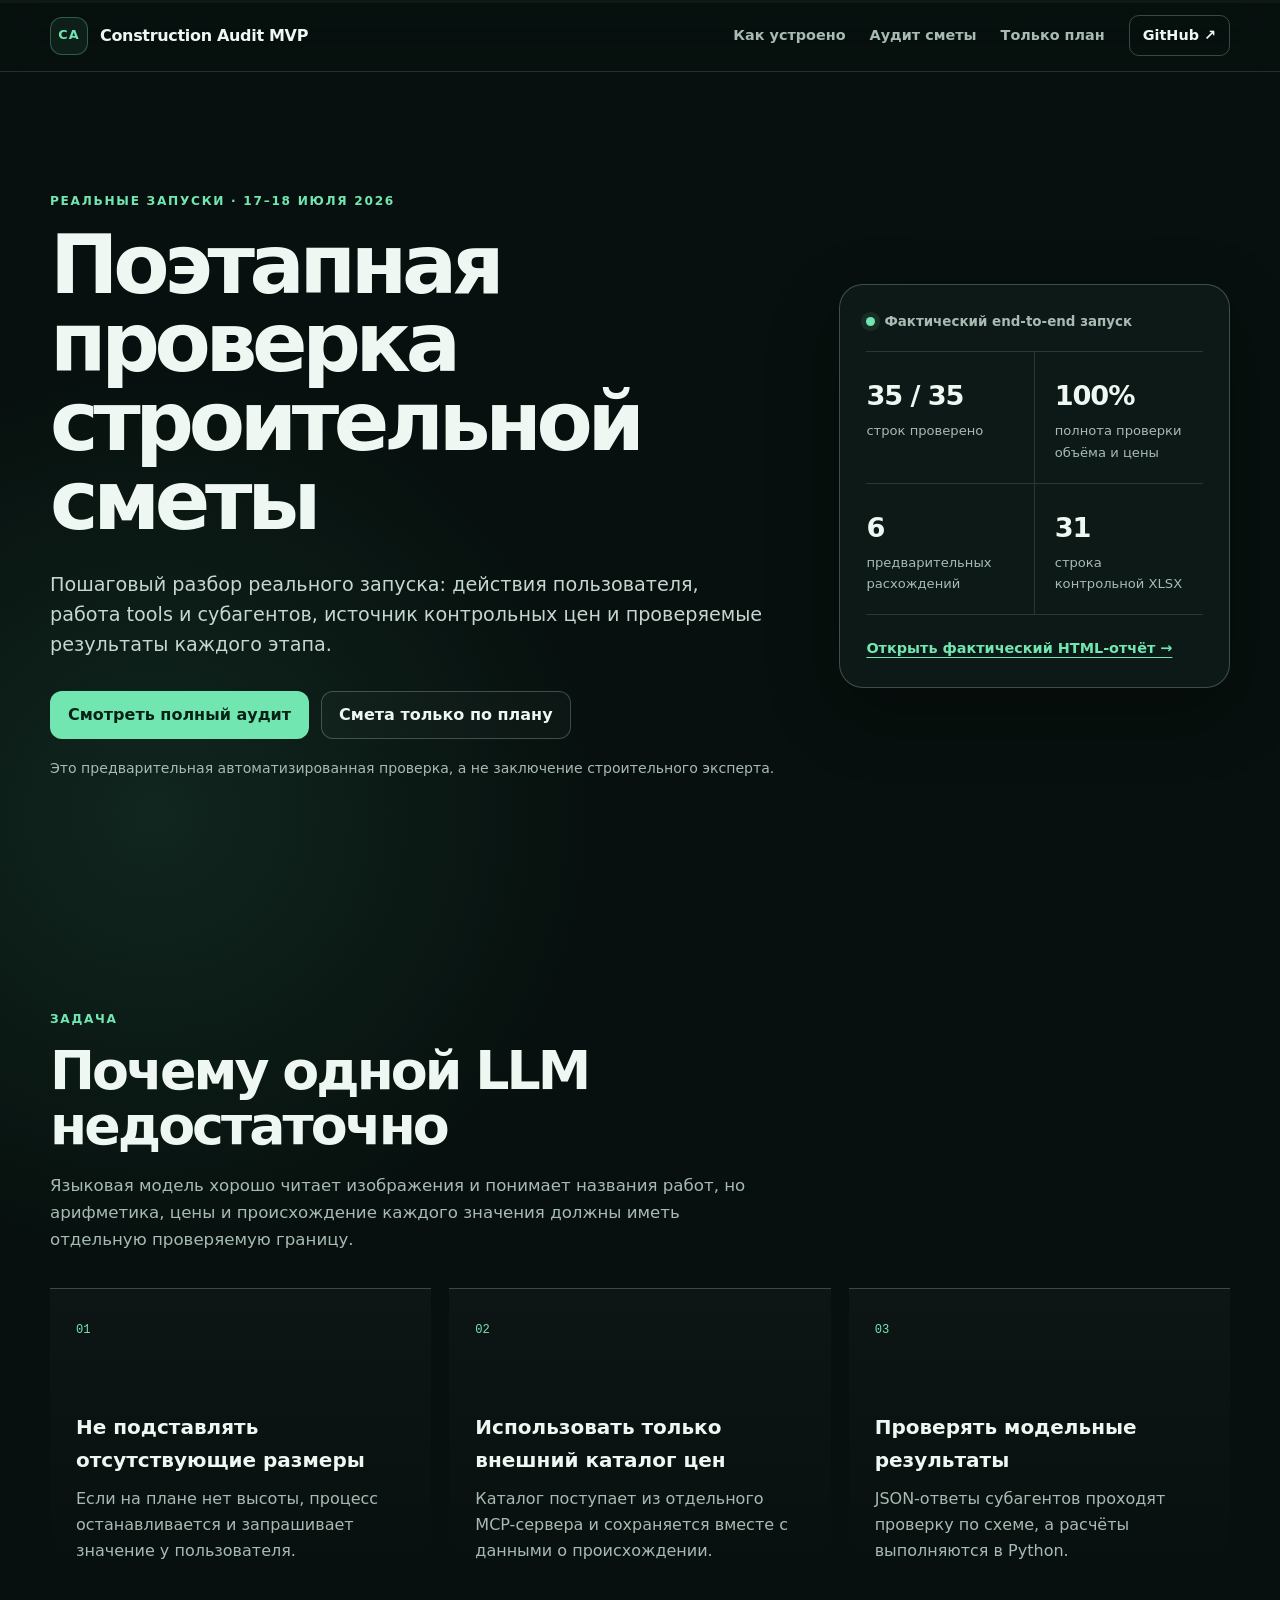
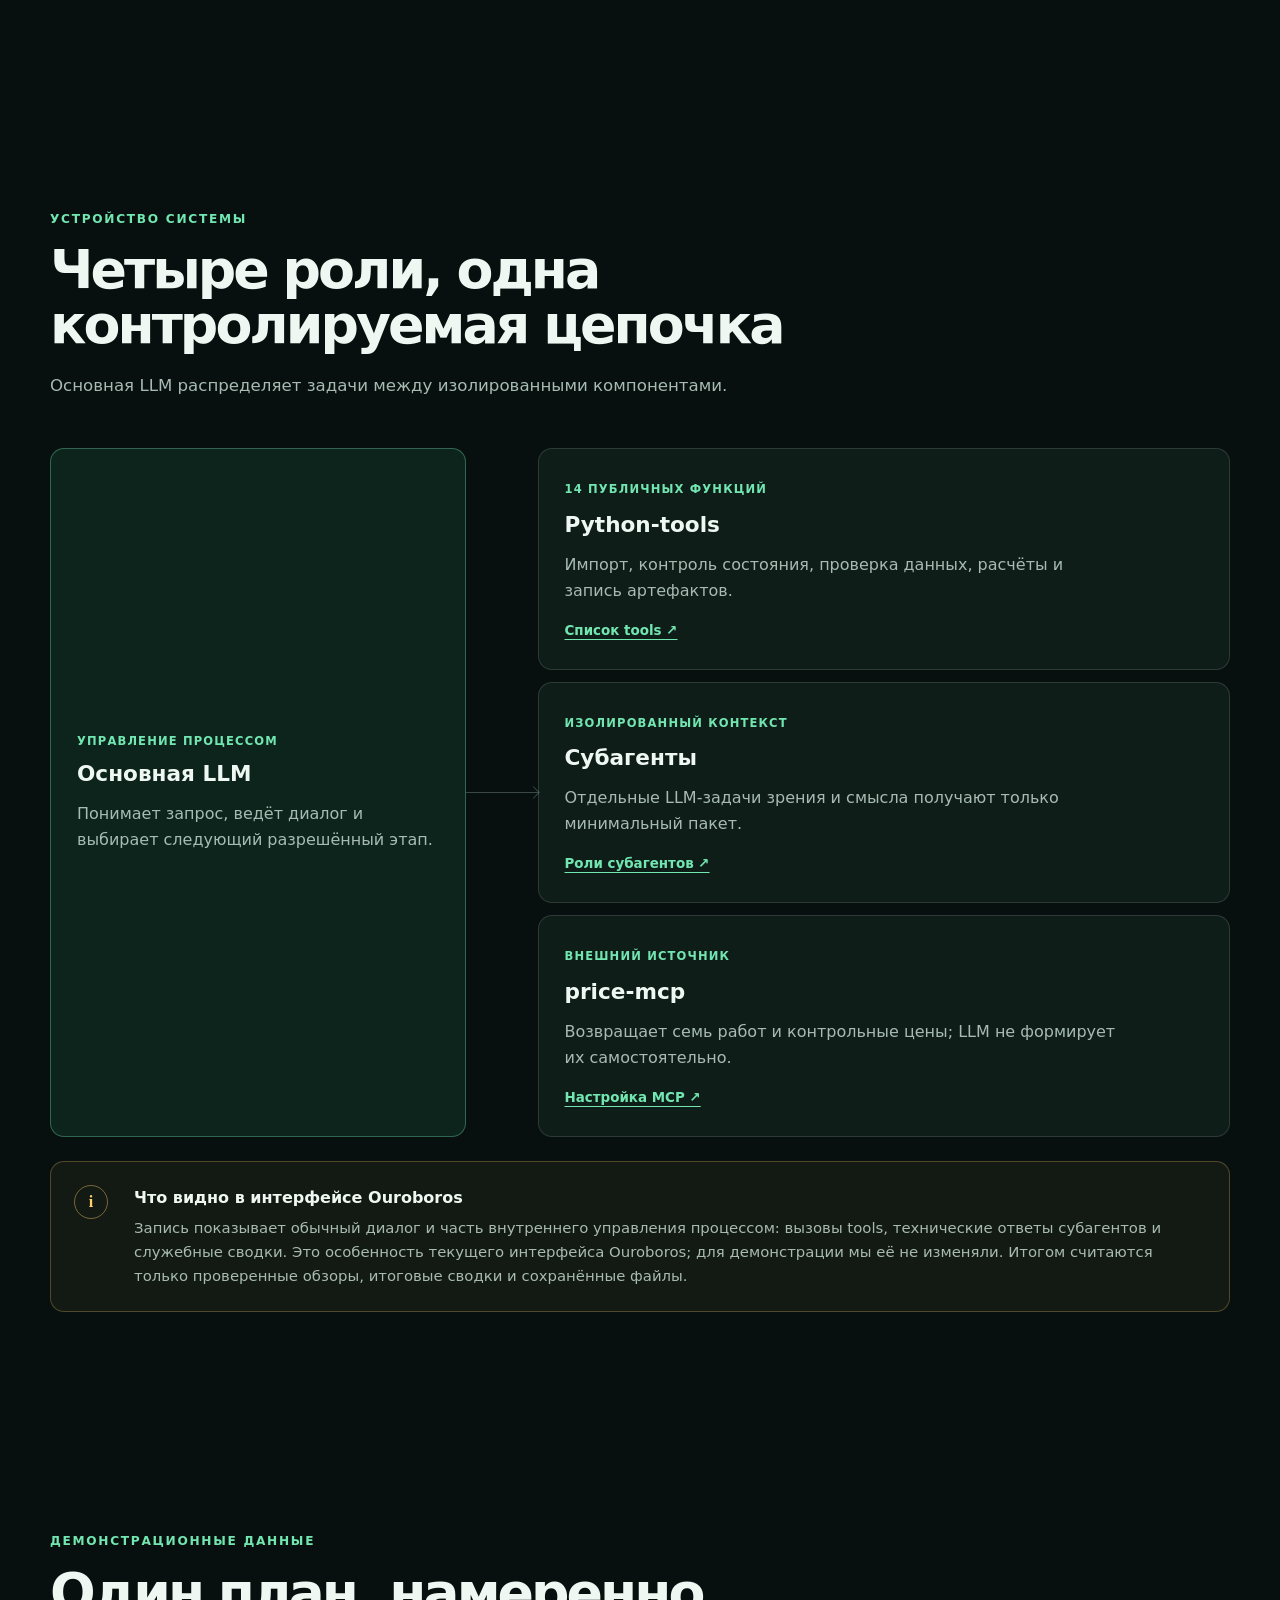
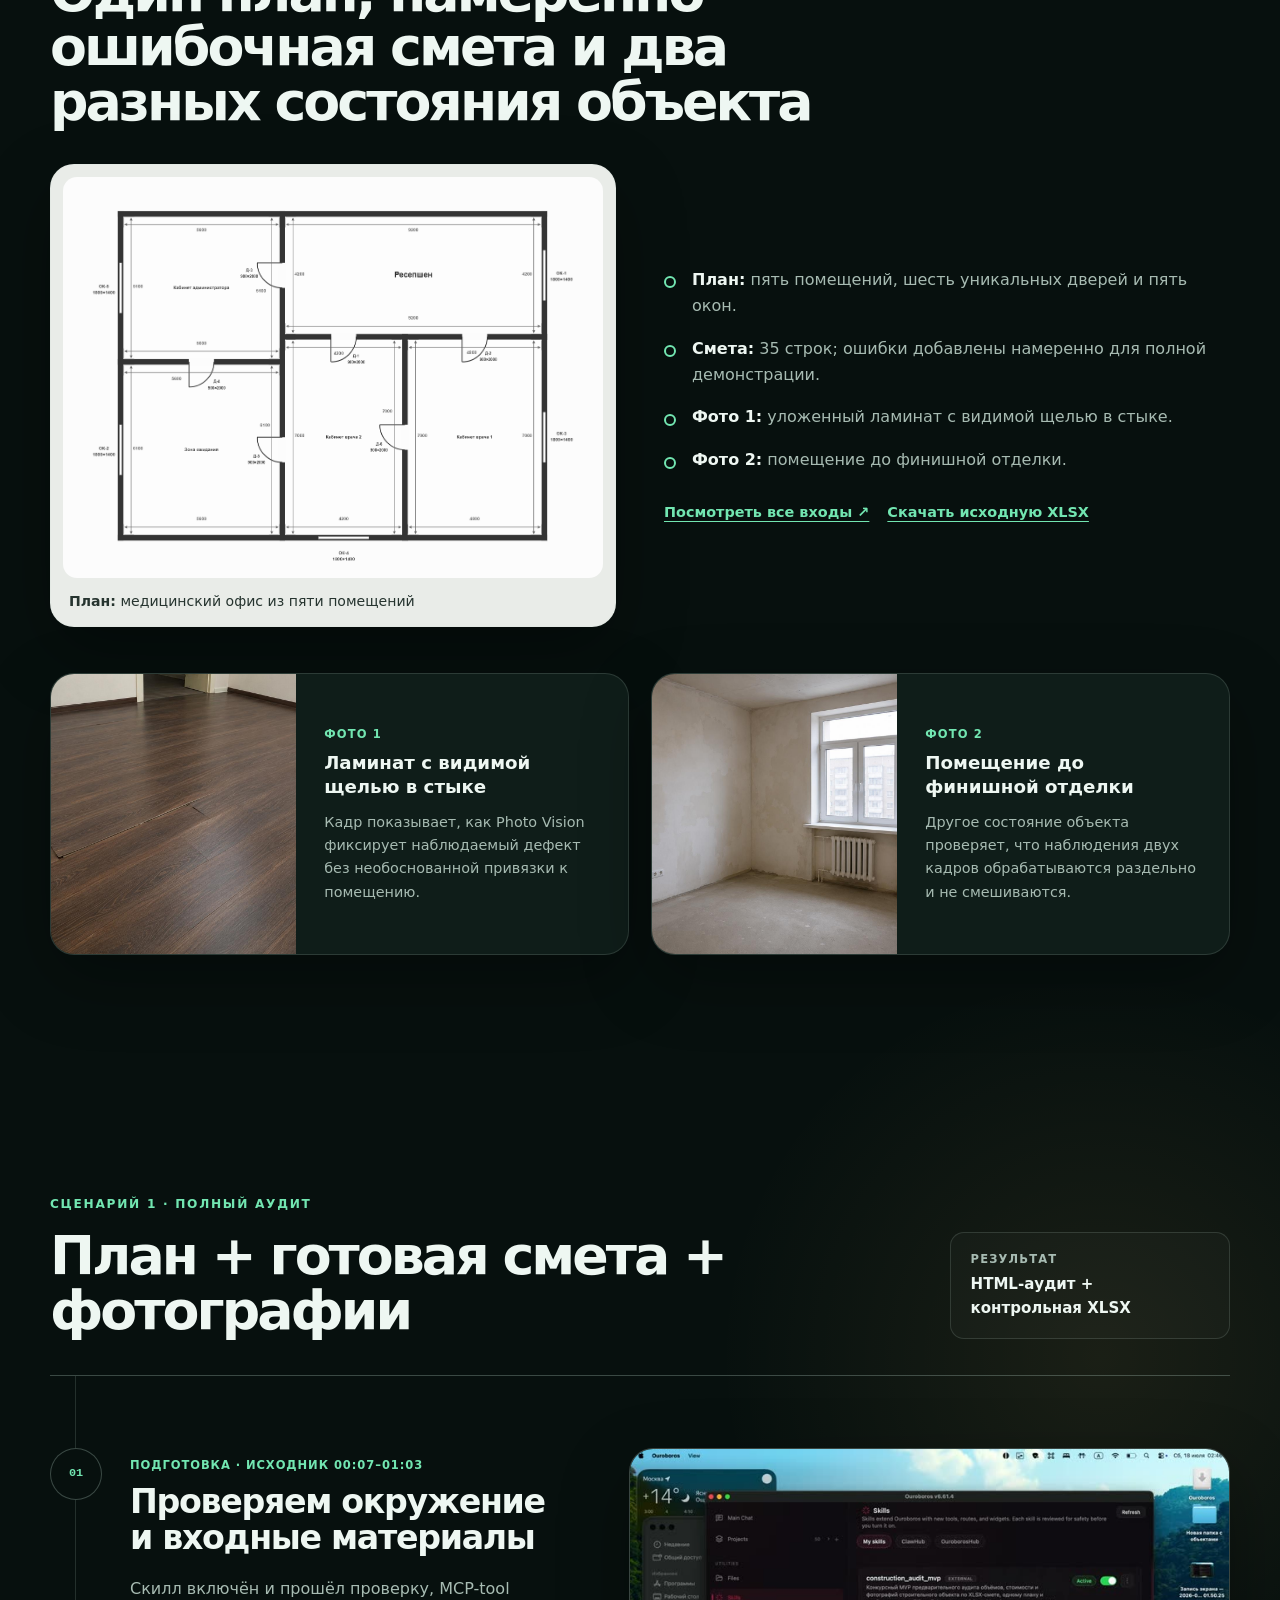
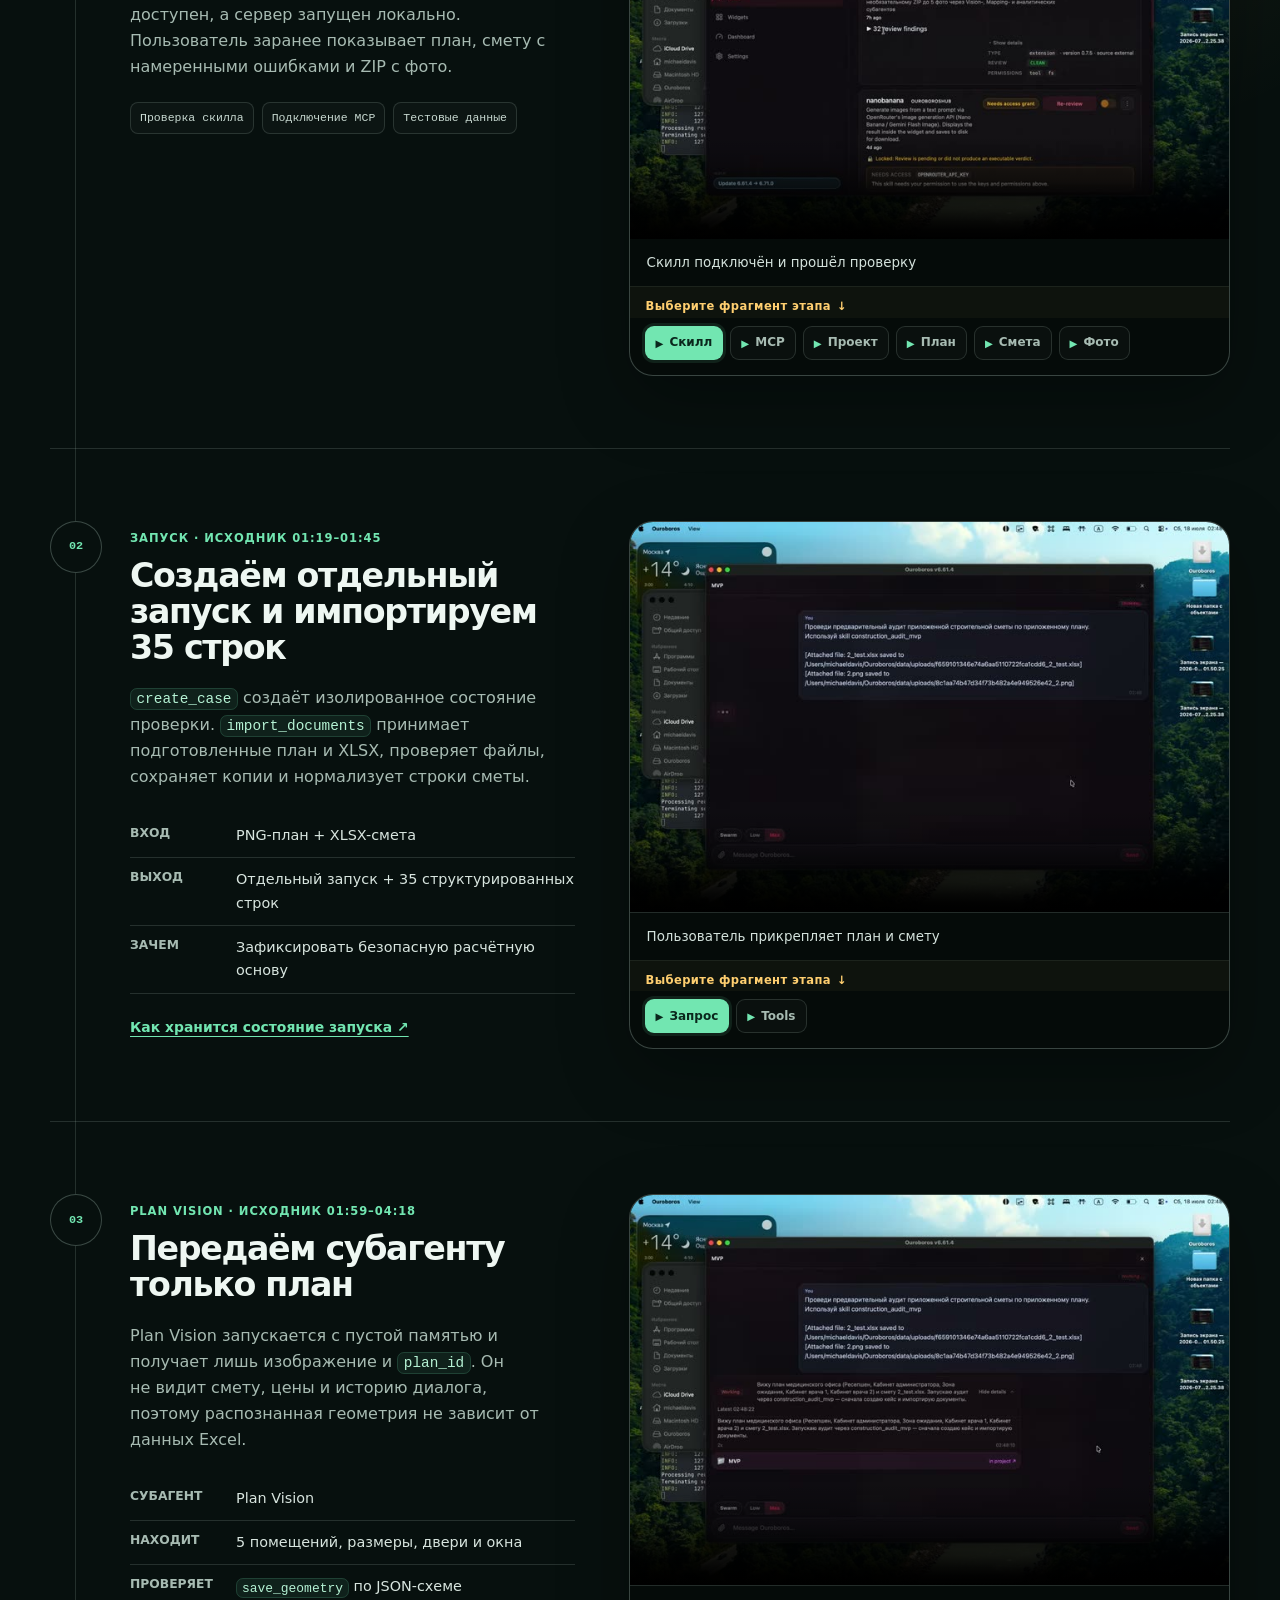
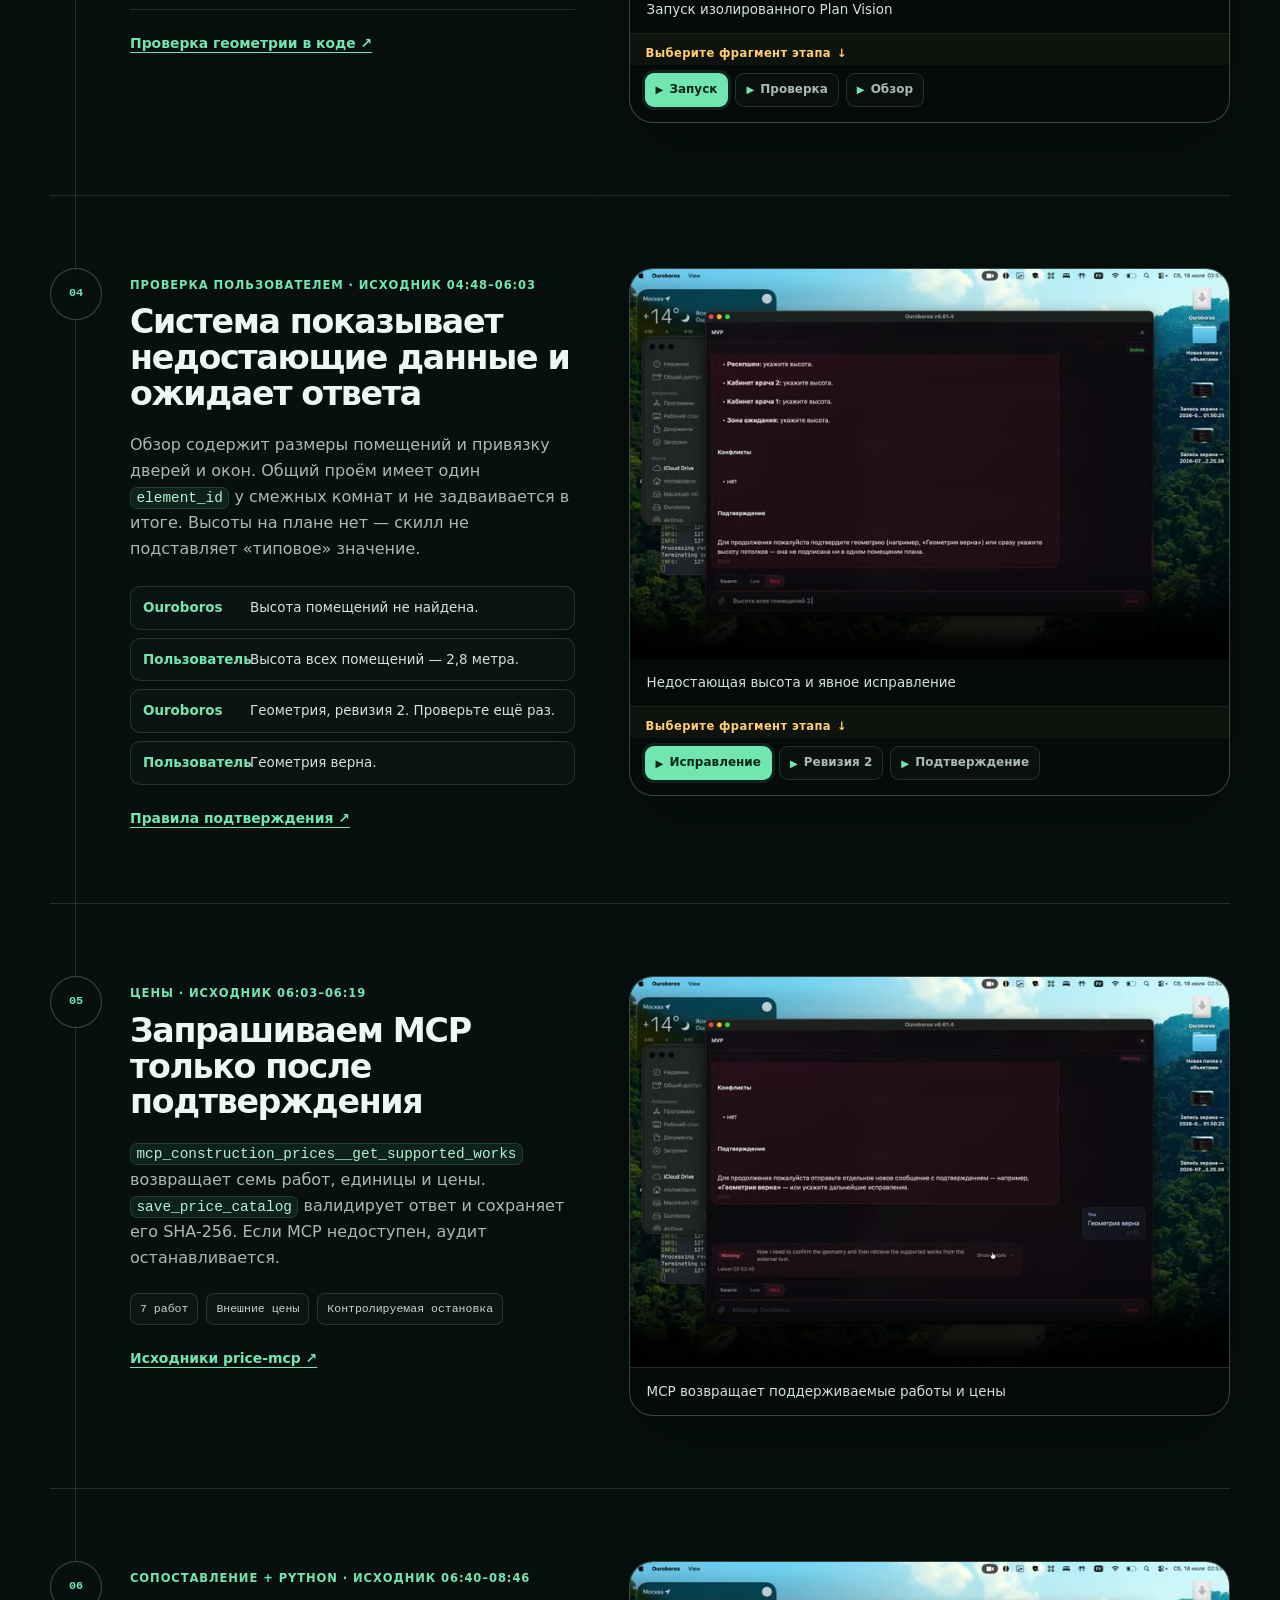
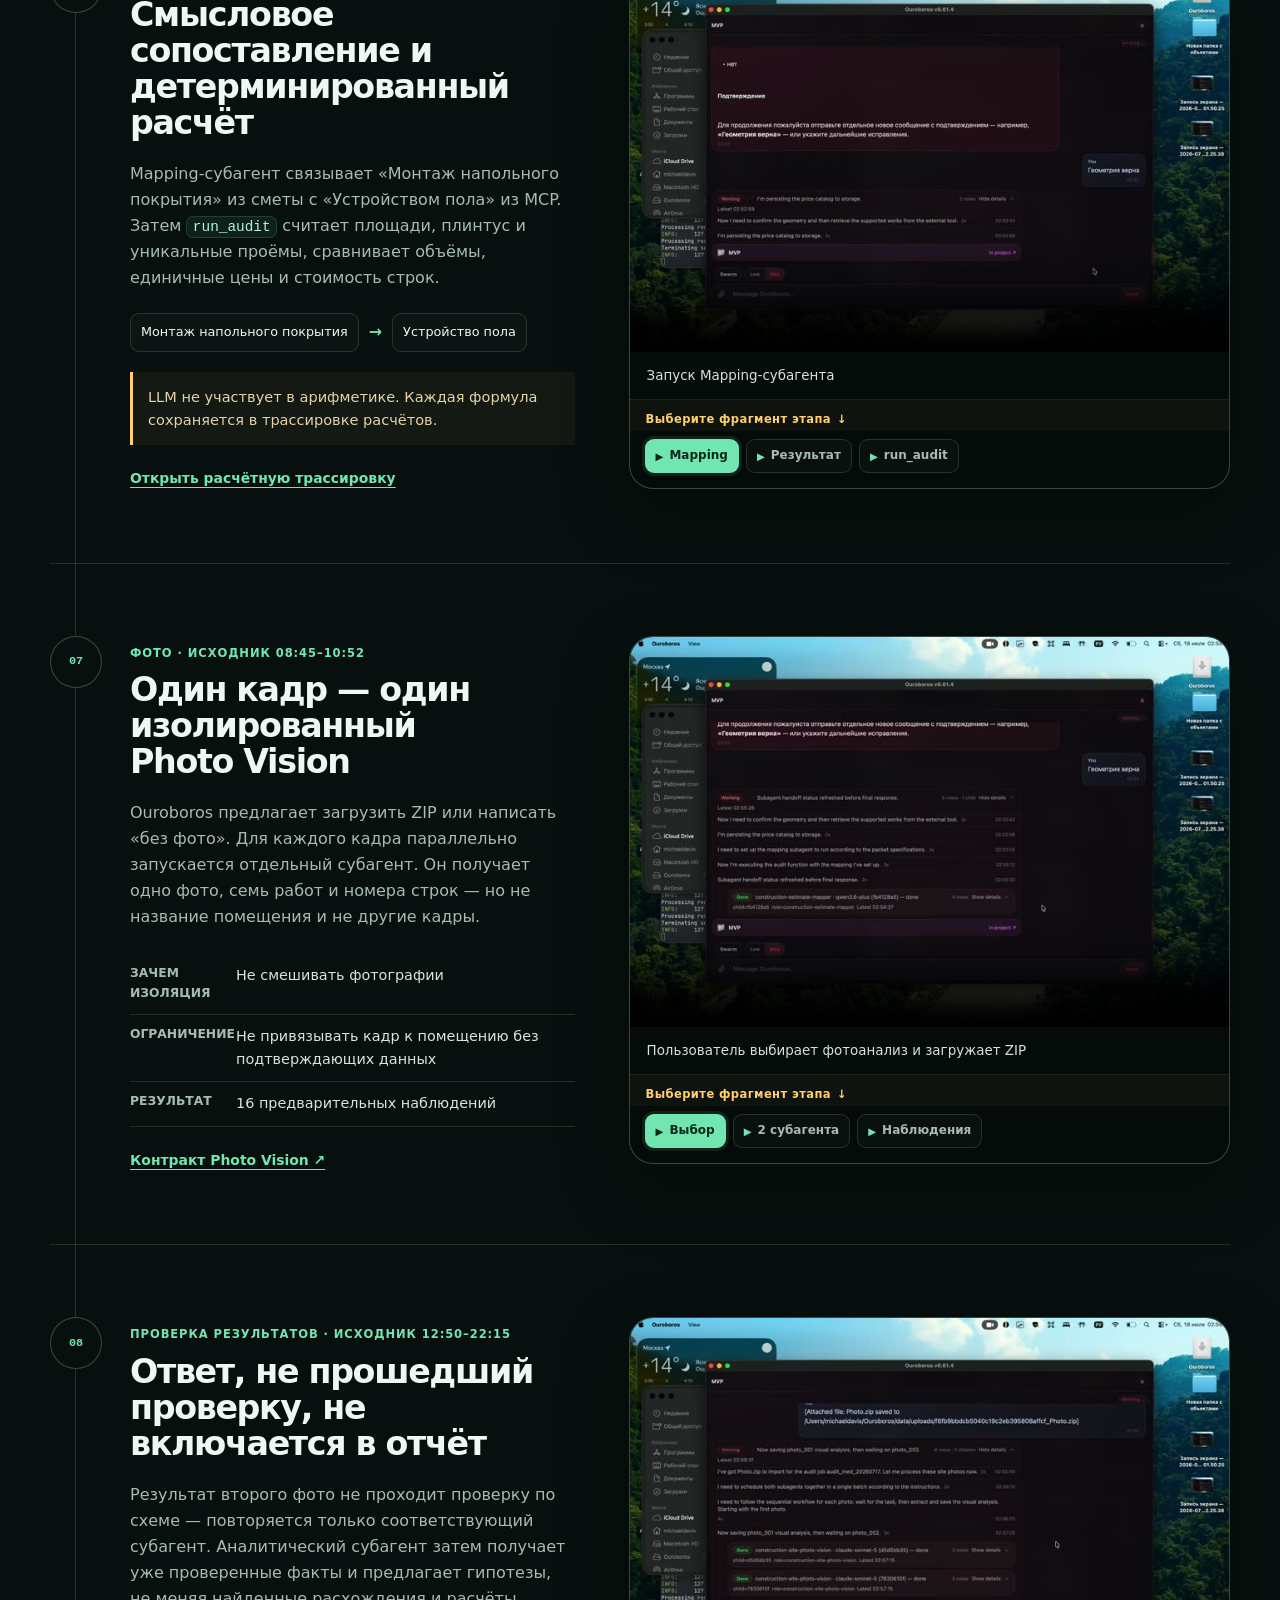
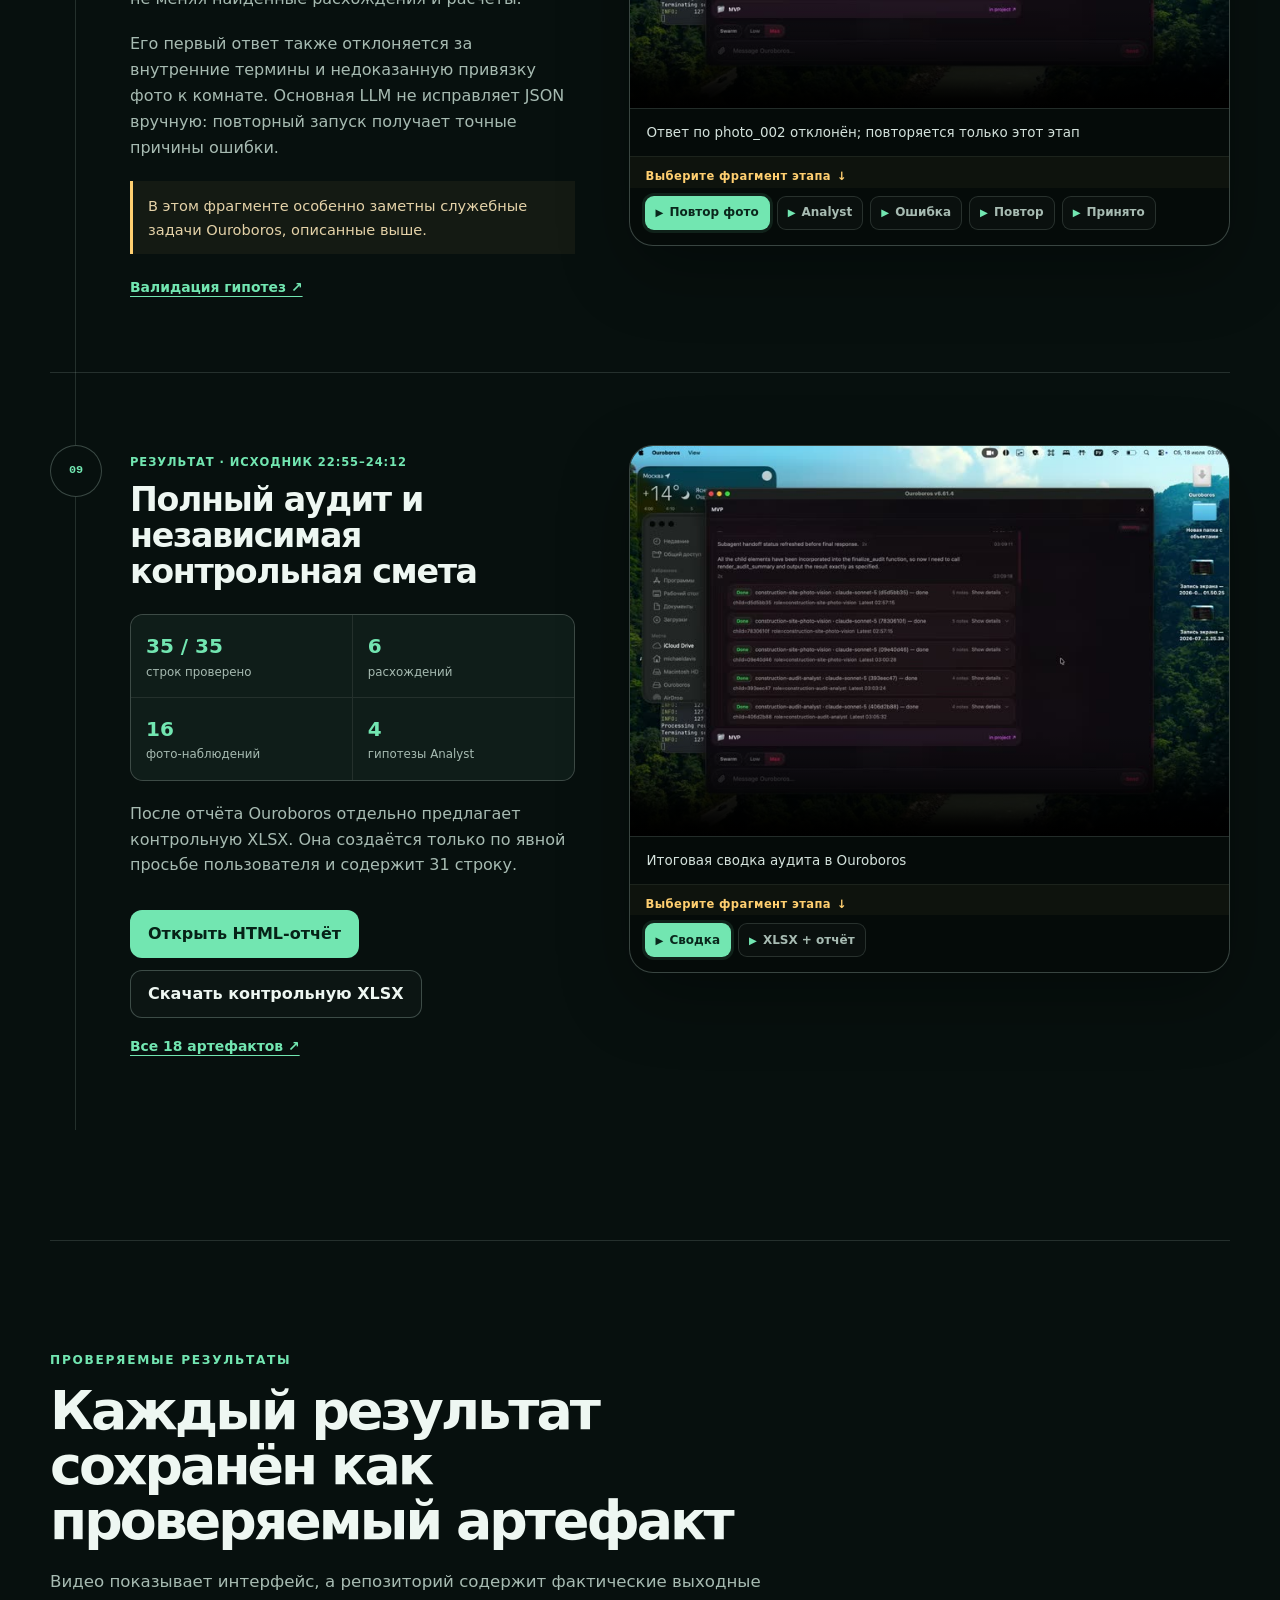
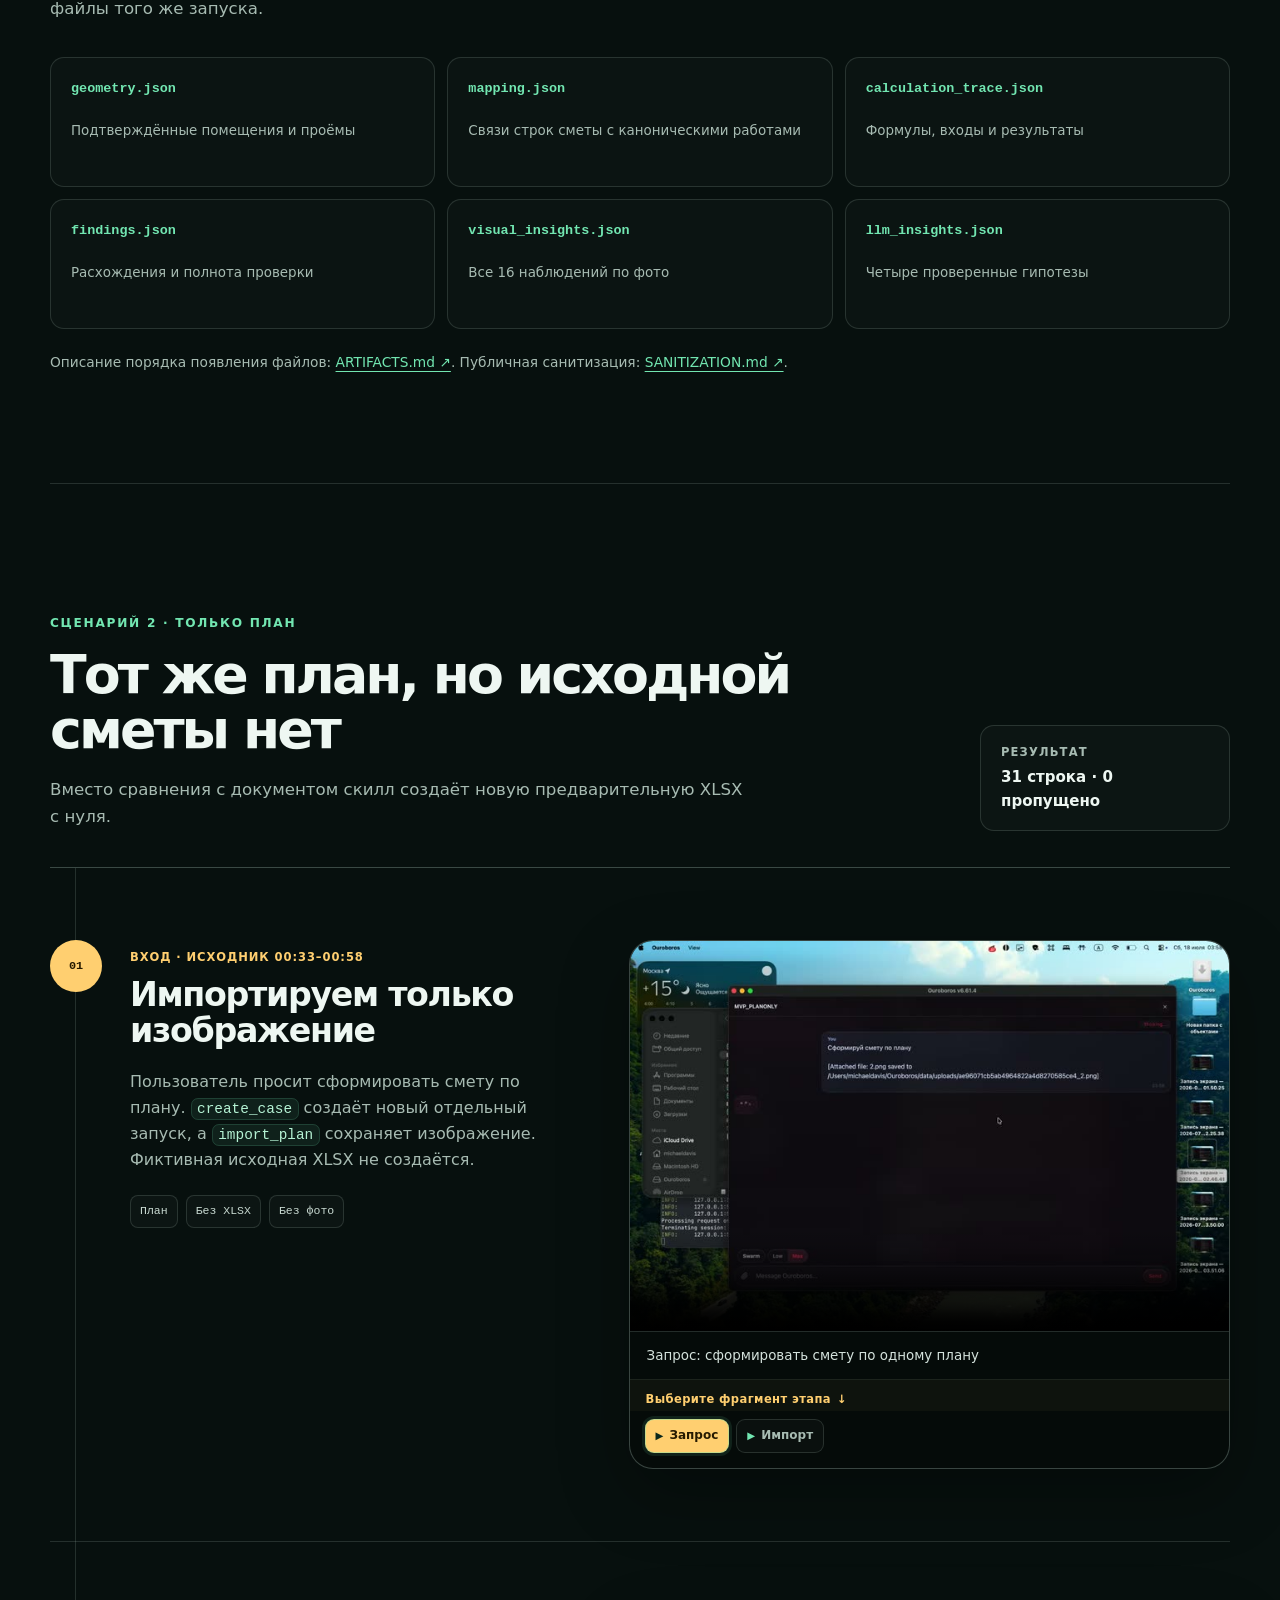
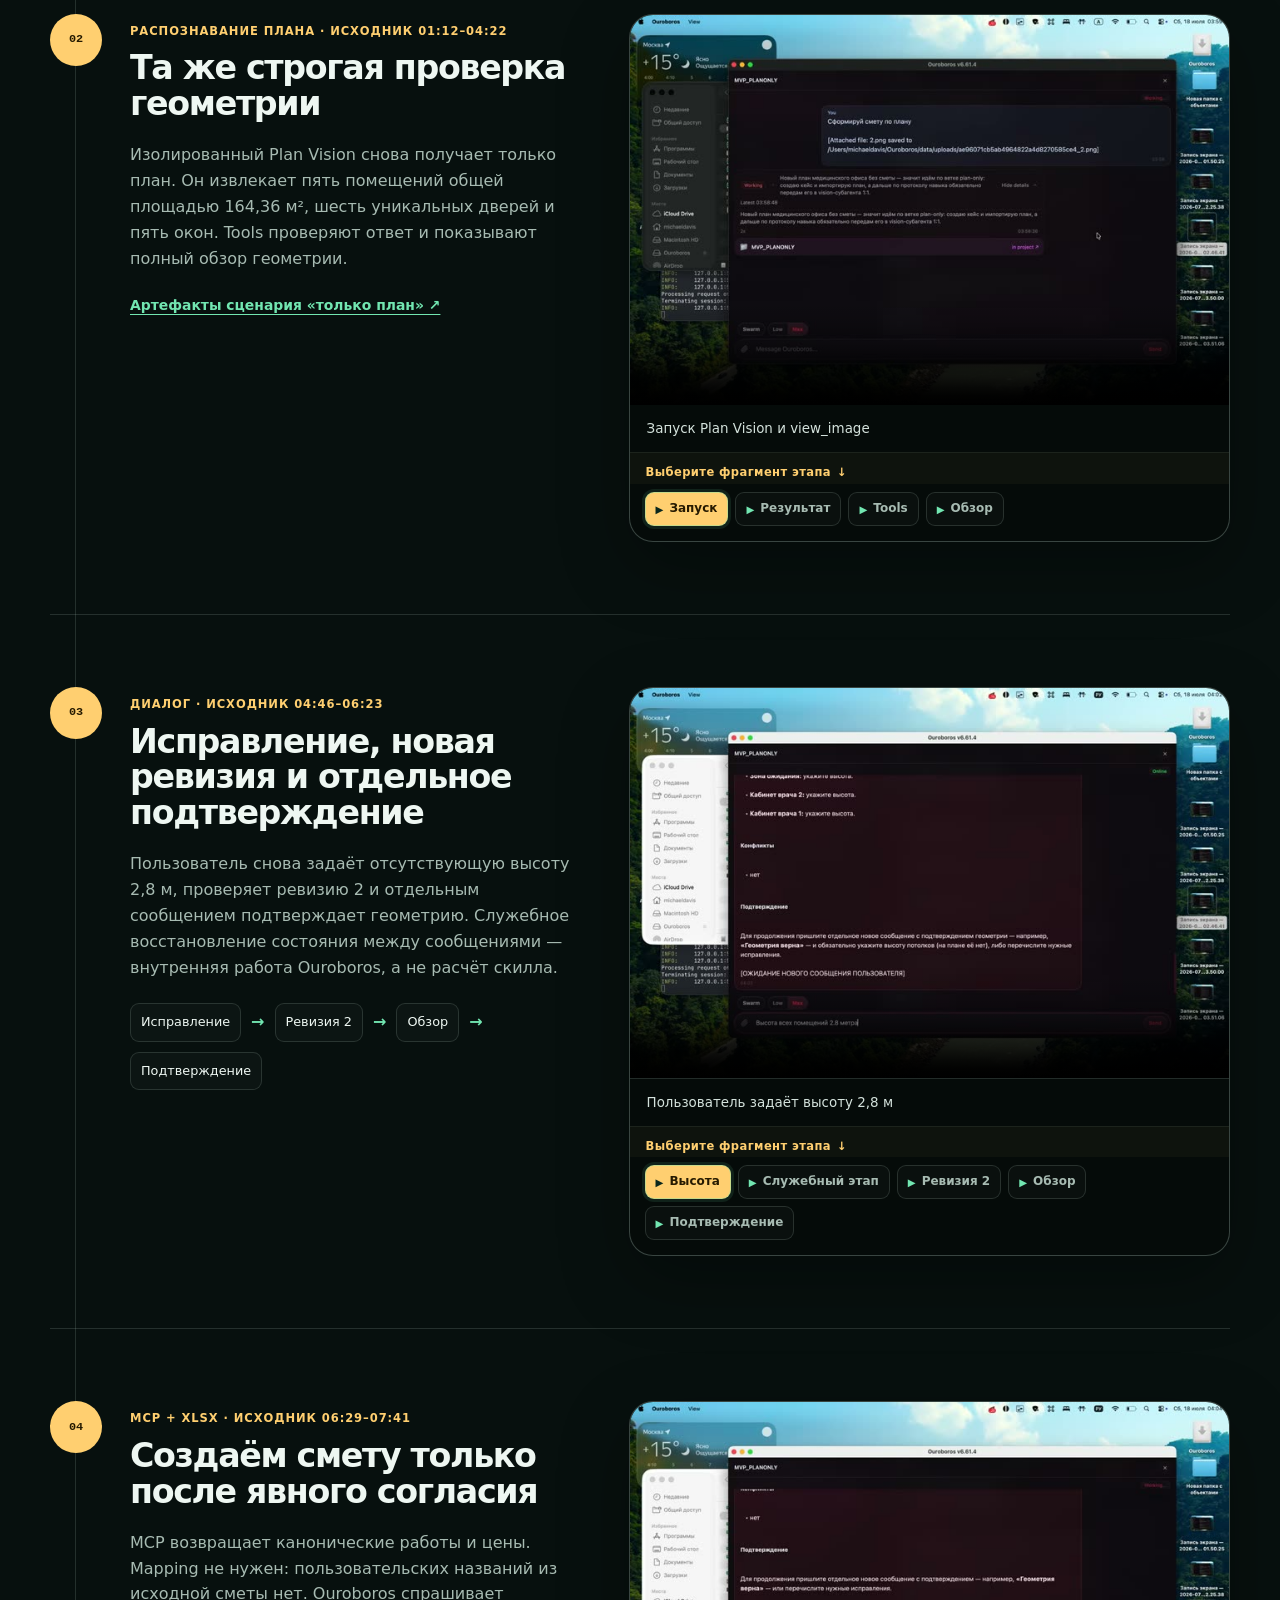
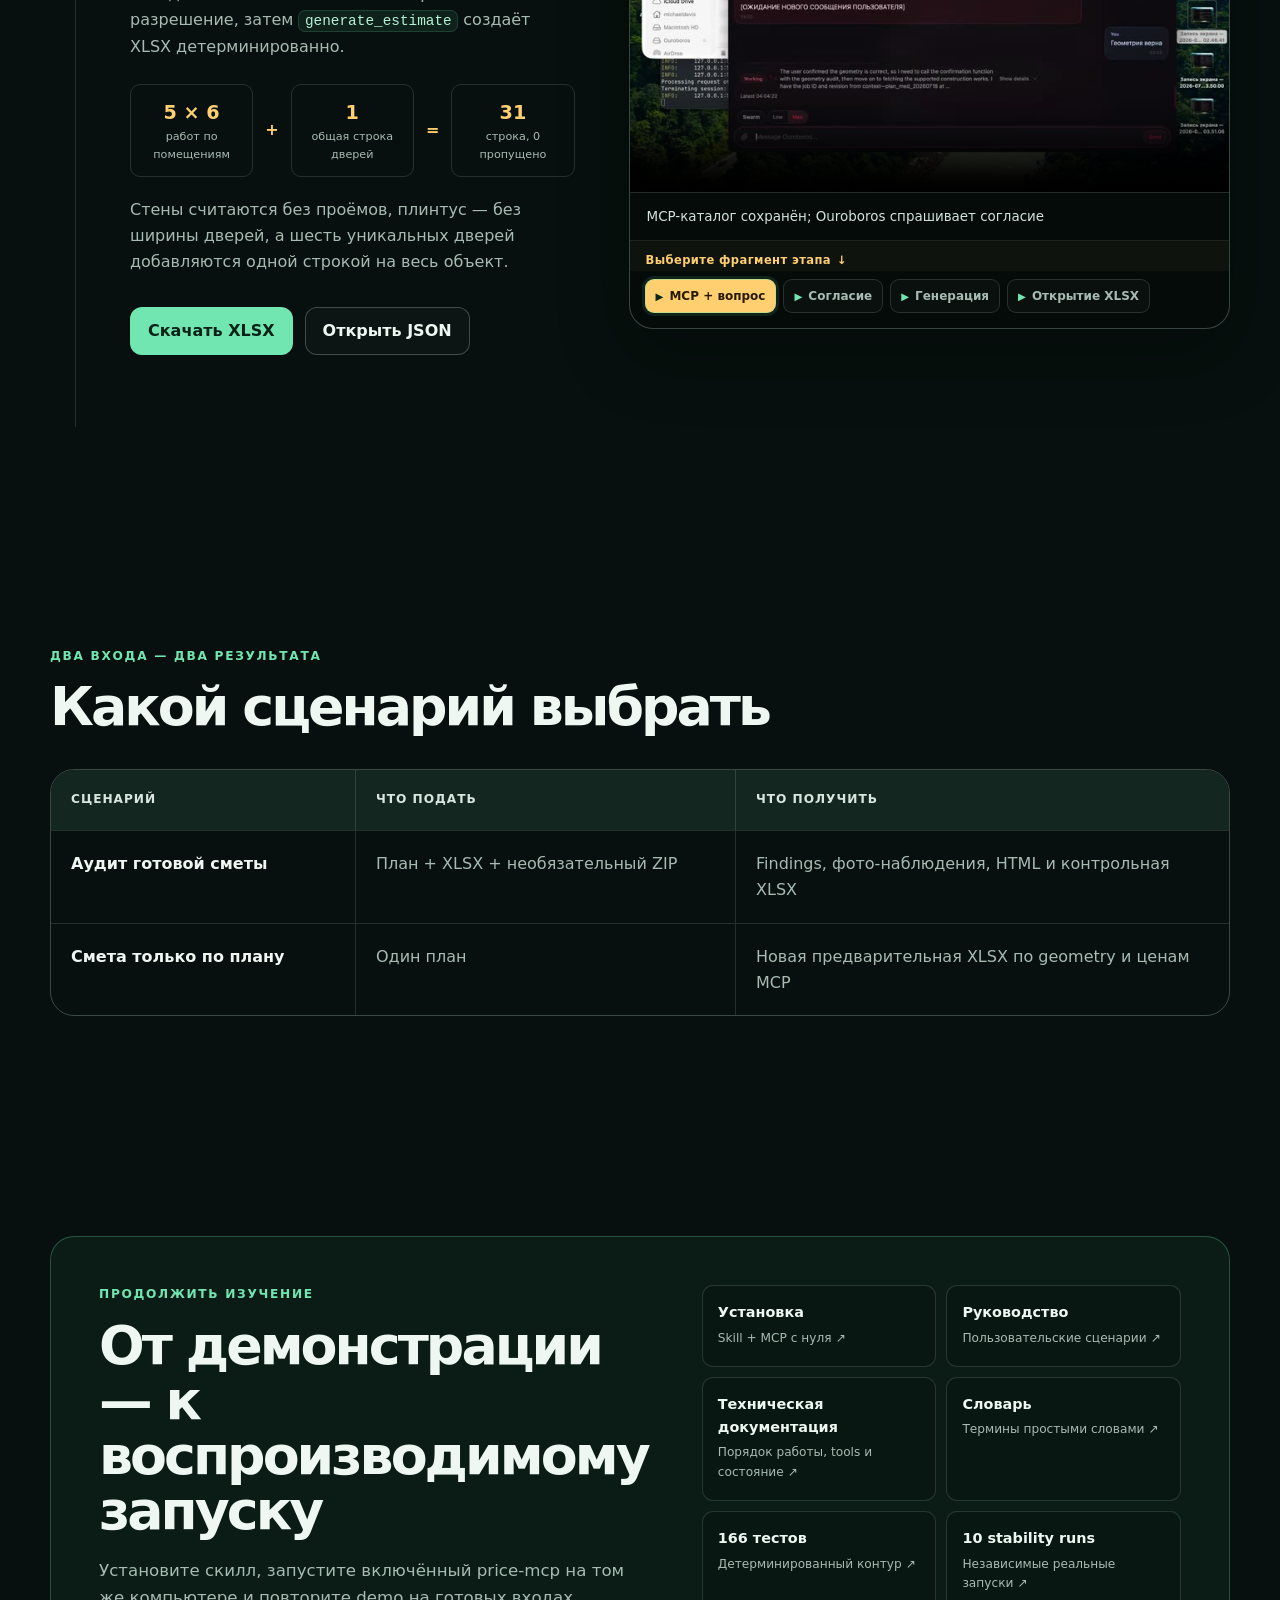
==== demo/index.html @ 0c590456 "Add interactive GitHub Pages demo" ====
<!doctype html>
<html lang="ru">
<head>
  <meta charset="utf-8">
  <meta name="viewport" content="width=device-width, initial-scale=1">
  <meta name="description" content="Пошаговая демонстрация Construction Audit MVP: от плана и сметы до проверяемого HTML-отчёта и контрольной XLSX.">
  <meta name="theme-color" content="#08110f">
  <meta property="og:title" content="Construction Audit MVP — реальная работа скилла">
  <meta property="og:description" content="Два реальных сценария Ouroboros с видео, tool-вызовами, субагентами, MCP и готовыми артефактами.">
  <meta property="og:type" content="website">
  <title>Construction Audit MVP — интерактивный demo-кейс</title>
  <link rel="stylesheet" href="styles.css?v=2">
  <script src="app.js?v=3" defer></script>
</head>
<body>
  <a class="skip-link" href="#content">Перейти к содержанию</a>
  <div class="reading-progress" aria-hidden="true"><span></span></div>

  <header class="site-header">
    <a class="brand" href="https://github.com/MichaelDavislol/construction_audit_mvp" aria-label="Construction Audit MVP — репозиторий на GitHub">
      <span class="brand-mark" aria-hidden="true">CA</span>
      <span>Construction Audit MVP</span>
    </a>
    <nav aria-label="Основная навигация">
      <a href="#how-it-works">Как устроено</a>
      <a href="#audit-flow">Аудит сметы</a>
      <a href="#plan-only-flow">Только план</a>
      <a class="nav-cta" href="https://github.com/MichaelDavislol/construction_audit_mvp">GitHub ↗</a>
    </nav>
  </header>

  <main id="content">
    <section class="hero section-shell" id="top">
      <div class="hero-copy">
        <p class="eyebrow">Реальные запуски · 17–18 июля 2026</p>
        <h1>Поэтапная проверка строительной сметы</h1>
        <p class="hero-lead">
          Пошаговый разбор реального запуска: действия пользователя, работа tools
          и субагентов, источник контрольных цен и проверяемые результаты каждого этапа.
        </p>
        <div class="hero-actions">
          <a class="button button-primary" href="#audit-flow">Смотреть полный аудит</a>
          <a class="button button-secondary" href="#plan-only-flow">Смета только по плану</a>
        </div>
        <p class="hero-note">
          Это предварительная автоматизированная проверка, а не заключение строительного эксперта.
        </p>
      </div>

      <aside class="hero-proof" aria-label="Результаты demo-кейса">
        <div class="proof-topline">
          <span class="status-dot"></span>
          <span>Фактический end-to-end запуск</span>
        </div>
        <dl class="proof-grid">
          <div><dt>35 / 35</dt><dd>строк проверено</dd></div>
          <div><dt>100%</dt><dd>полнота проверки объёма и цены</dd></div>
          <div><dt>6</dt><dd>предварительных расхождений</dd></div>
          <div><dt>31</dt><dd>строка контрольной XLSX</dd></div>
        </dl>
        <a class="text-link" href="../examples/medical-office/output/report.html">Открыть фактический HTML-отчёт →</a>
      </aside>
    </section>

    <section class="problem section-shell" aria-labelledby="problem-title">
      <div class="section-heading compact">
        <p class="eyebrow">Задача</p>
        <h2 id="problem-title">Почему одной LLM недостаточно</h2>
        <p>
          Языковая модель хорошо читает изображения и понимает названия работ, но арифметика,
          цены и происхождение каждого значения должны иметь отдельную проверяемую границу.
        </p>
      </div>
      <div class="principle-grid">
        <article>
          <span class="principle-number">01</span>
          <h3>Не подставлять отсутствующие размеры</h3>
          <p>Если на плане нет высоты, процесс останавливается и запрашивает значение у пользователя.</p>
        </article>
        <article>
          <span class="principle-number">02</span>
          <h3>Использовать только внешний каталог цен</h3>
          <p>Каталог поступает из отдельного MCP-сервера и сохраняется вместе с данными о происхождении.</p>
        </article>
        <article>
          <span class="principle-number">03</span>
          <h3>Проверять модельные результаты</h3>
          <p>JSON-ответы субагентов проходят проверку по схеме, а расчёты выполняются в Python.</p>
        </article>
      </div>
    </section>

    <section class="architecture section-shell" id="how-it-works" aria-labelledby="architecture-title">
      <div class="section-heading">
        <p class="eyebrow">Устройство системы</p>
        <h2 id="architecture-title">Четыре роли, одна контролируемая цепочка</h2>
        <p>Основная LLM распределяет задачи между изолированными компонентами.</p>
      </div>

      <div class="architecture-map" aria-label="Схема компонентов Construction Audit MVP">
        <article class="architecture-card orchestrator">
          <span class="architecture-kicker">Управление процессом</span>
          <h3>Основная LLM</h3>
          <p>Понимает запрос, ведёт диалог и выбирает следующий разрешённый этап.</p>
        </article>
        <div class="architecture-connector" aria-hidden="true"></div>
        <div class="architecture-branches">
          <article class="architecture-card">
            <span class="architecture-kicker">14 публичных функций</span>
            <h3>Python-tools</h3>
            <p>Импорт, контроль состояния, проверка данных, расчёты и запись артефактов.</p>
            <a href="https://github.com/MichaelDavislol/construction_audit_mvp/blob/main/docs/TECHNICAL.md#публичные-tools">Список tools ↗</a>
          </article>
          <article class="architecture-card">
            <span class="architecture-kicker">Изолированный контекст</span>
            <h3>Субагенты</h3>
            <p>Отдельные LLM-задачи зрения и смысла получают только минимальный пакет.</p>
            <a href="https://github.com/MichaelDavislol/construction_audit_mvp/blob/main/docs/TECHNICAL.md#внешние-возможности-среды-выполнения">Роли субагентов ↗</a>
          </article>
          <article class="architecture-card">
            <span class="architecture-kicker">Внешний источник</span>
            <h3>price-mcp</h3>
            <p>Возвращает семь работ и контрольные цены; LLM не формирует их самостоятельно.</p>
            <a href="https://github.com/MichaelDavislol/construction_audit_mvp/blob/main/docs/MCP_SETUP.md">Настройка MCP ↗</a>
          </article>
        </div>
      </div>

      <div class="interface-note">
        <div class="interface-note-icon" aria-hidden="true">i</div>
        <div>
          <h3>Что видно в интерфейсе Ouroboros</h3>
          <p>
            Запись показывает обычный диалог и часть внутреннего управления процессом: вызовы tools,
            технические ответы субагентов и служебные сводки. Это особенность текущего
            интерфейса Ouroboros; для демонстрации мы её не изменяли. Итогом считаются только
            проверенные обзоры, итоговые сводки и сохранённые файлы.
          </p>
        </div>
      </div>
    </section>

    <section class="inputs section-shell" aria-labelledby="inputs-title">
      <div class="section-heading compact">
        <p class="eyebrow">Демонстрационные данные</p>
        <h2 id="inputs-title">Один план, намеренно ошибочная смета и два разных состояния объекта</h2>
      </div>
      <div class="input-layout">
        <div class="input-media">
          <img src="../examples/medical-office/input/plan.png" alt="План медицинского офиса из пяти помещений" loading="lazy">
          <p class="media-label"><strong>План:</strong> медицинский офис из пяти помещений</p>
        </div>
        <div class="input-copy">
          <ul class="check-list">
            <li><strong>План:</strong> пять помещений, шесть уникальных дверей и пять окон.</li>
            <li><strong>Смета:</strong> 35 строк; ошибки добавлены намеренно для полной демонстрации.</li>
            <li><strong>Фото 1:</strong> уложенный ламинат с видимой щелью в стыке.</li>
            <li><strong>Фото 2:</strong> помещение до финишной отделки.</li>
          </ul>
          <div class="inline-links">
            <a href="https://github.com/MichaelDavislol/construction_audit_mvp/tree/main/examples/medical-office/input">Посмотреть все входы ↗</a>
            <a href="../examples/medical-office/input/estimate.xlsx">Скачать исходную XLSX</a>
          </div>
        </div>
      </div>
      <div class="photo-grid" aria-label="Фотографии объекта, использованные в демонстрации">
        <figure class="photo-card">
          <img src="../examples/medical-office/input/site-photos/photo_001.jpg" alt="Уложенный ламинат с видимой щелью в стыке" loading="lazy">
          <figcaption>
            <span>Фото 1</span>
            <strong>Ламинат с видимой щелью в стыке</strong>
            <p>Кадр показывает, как Photo Vision фиксирует наблюдаемый дефект без необоснованной привязки к помещению.</p>
          </figcaption>
        </figure>
        <figure class="photo-card">
          <img src="../examples/medical-office/input/site-photos/photo_002.jpg" alt="Помещение до финишной отделки" loading="lazy">
          <figcaption>
            <span>Фото 2</span>
            <strong>Помещение до финишной отделки</strong>
            <p>Другое состояние объекта проверяет, что наблюдения двух кадров обрабатываются раздельно и не смешиваются.</p>
          </figcaption>
        </figure>
      </div>
    </section>

    <section class="scenario section-shell" id="audit-flow" aria-labelledby="audit-title">
      <header class="scenario-header">
        <div>
          <p class="eyebrow">Сценарий 1 · полный аудит</p>
          <h2 id="audit-title">План + готовая смета + фотографии</h2>
        </div>
        <div class="scenario-result">
          <span>Результат</span>
          <strong>HTML-аудит + контрольная XLSX</strong>
        </div>
      </header>

      <div class="timeline">
        <article class="stage" id="audit-setup">
          <div class="stage-index">01</div>
          <div class="stage-grid">
            <div class="stage-copy">
              <p class="stage-kicker">Подготовка · исходник 00:07–01:03</p>
              <h3>Проверяем окружение и входные материалы</h3>
              <p>
                Скилл включён и прошёл проверку, MCP-tool доступен, а сервер запущен локально.
                Пользователь заранее показывает план, смету с намеренными ошибками и ZIP с фото.
              </p>
              <div class="tool-row"><span>Проверка скилла</span><span>Подключение MCP</span><span>Тестовые данные</span></div>
            </div>
            <div class="stage-player" data-player>
              <video controls muted playsinline preload="metadata" poster="media/1_00-07_00-10.jpg" aria-label="Подготовка окружения и входных данных">
                <source src="media/1_00-07_00-10.webm" type="video/webm">
              </video>
              <p class="clip-caption" aria-live="polite">Скилл подключён и прошёл проверку</p>
              <div class="clip-picker" aria-label="Фрагменты этапа подготовки">
                <button class="clip-button is-active" data-src="media/1_00-07_00-10.webm" data-poster="media/1_00-07_00-10.jpg" data-label="Скилл подключён и прошёл проверку">Скилл</button>
                <button class="clip-button" data-src="media/1_00-13_00-20.webm" data-poster="media/1_00-13_00-20.jpg" data-label="MCP-tool в интерфейсе и сервер в консоли">MCP</button>
                <button class="clip-button" data-src="media/1_00-25_00-35.webm" data-poster="media/1_00-25_00-35.jpg" data-label="Новый проект для демонстрации">Проект</button>
                <button class="clip-button" data-src="media/1_00-39_00-45.webm" data-poster="media/1_00-39_00-45.jpg" data-label="План медицинского офиса">План</button>
                <button class="clip-button" data-src="media/1_00-49_00-54.webm" data-poster="media/1_00-49_00-54.jpg" data-label="Исходная смета с намеренными ошибками">Смета</button>
                <button class="clip-button" data-src="media/1_00-55_01-03.webm" data-poster="media/1_00-55_01-03.jpg" data-label="Две фотографии и ZIP-архив">Фото</button>
              </div>
            </div>
          </div>
        </article>

        <article class="stage" id="audit-import">
          <div class="stage-index">02</div>
          <div class="stage-grid">
            <div class="stage-copy">
              <p class="stage-kicker">Запуск · исходник 01:19–01:45</p>
              <h3>Создаём отдельный запуск и импортируем 35 строк</h3>
              <p>
                <code>create_case</code> создаёт изолированное состояние проверки.
                <code>import_documents</code> принимает подготовленные план и XLSX, проверяет файлы,
                сохраняет копии и нормализует строки сметы.
              </p>
              <dl class="io-list">
                <div><dt>Вход</dt><dd>PNG-план + XLSX-смета</dd></div>
                <div><dt>Выход</dt><dd>Отдельный запуск + 35 структурированных строк</dd></div>
                <div><dt>Зачем</dt><dd>Зафиксировать безопасную расчётную основу</dd></div>
              </dl>
              <a class="detail-link" href="https://github.com/MichaelDavislol/construction_audit_mvp/blob/main/docs/TECHNICAL.md#состояние-и-файлы">Как хранится состояние запуска ↗</a>
            </div>
            <div class="stage-player" data-player>
              <video controls muted playsinline preload="metadata" poster="media/1_01-19_01-31.jpg" aria-label="Запуск аудита и импорт документов">
                <source src="media/1_01-19_01-31.webm" type="video/webm">
              </video>
              <p class="clip-caption" aria-live="polite">Пользователь прикрепляет план и смету</p>
              <div class="clip-picker">
                <button class="clip-button is-active" data-src="media/1_01-19_01-31.webm" data-poster="media/1_01-19_01-31.jpg" data-label="Пользователь прикрепляет план и смету">Запрос</button>
                <button class="clip-button" data-src="media/1_01-31_01-45.webm" data-poster="media/1_01-31_01-45.jpg" data-label="create_case и import_documents">Tools</button>
              </div>
            </div>
          </div>
        </article>

        <article class="stage" id="audit-vision">
          <div class="stage-index">03</div>
          <div class="stage-grid">
            <div class="stage-copy">
              <p class="stage-kicker">Plan Vision · исходник 01:59–04:18</p>
              <h3>Передаём субагенту только план</h3>
              <p>
                Plan Vision запускается с пустой памятью и получает лишь изображение и
                <code>plan_id</code>. Он не видит смету, цены и историю диалога, поэтому
                распознанная геометрия не зависит от данных Excel.
              </p>
              <dl class="io-list">
                <div><dt>Субагент</dt><dd>Plan Vision</dd></div>
                <div><dt>Находит</dt><dd>5 помещений, размеры, двери и окна</dd></div>
                <div><dt>Проверяет</dt><dd><code>save_geometry</code> по JSON-схеме</dd></div>
              </dl>
              <a class="detail-link" href="https://github.com/MichaelDavislol/construction_audit_mvp/blob/main/skill/vision.py">Проверка геометрии в коде ↗</a>
            </div>
            <div class="stage-player" data-player>
              <video controls muted playsinline preload="metadata" poster="media/1_01-59_02-05.jpg" aria-label="Plan Vision и проверка геометрии">
                <source src="media/1_01-59_02-05.webm" type="video/webm">
              </video>
              <p class="clip-caption" aria-live="polite">Запуск изолированного Plan Vision</p>
              <div class="clip-picker">
                <button class="clip-button is-active" data-src="media/1_01-59_02-05.webm" data-poster="media/1_01-59_02-05.jpg" data-label="Запуск изолированного Plan Vision">Запуск</button>
                <button class="clip-button" data-src="media/1_03-37_03-45.webm" data-poster="media/1_03-37_03-45.jpg" data-label="save_geometry проверяет ответ">Проверка</button>
                <button class="clip-button" data-src="media/1_04-04_04-18.webm" data-poster="media/1_04-04_04-18.jpg" data-label="Пользователь получает обзор геометрии">Обзор</button>
              </div>
            </div>
          </div>
        </article>

        <article class="stage" id="audit-geometry">
          <div class="stage-index">04</div>
          <div class="stage-grid">
            <div class="stage-copy">
              <p class="stage-kicker">Проверка пользователем · исходник 04:48–06:03</p>
              <h3>Система показывает недостающие данные и ожидает ответа</h3>
              <p>
                Обзор содержит размеры помещений и привязку дверей и окон. Общий проём
                имеет один <code>element_id</code> у смежных комнат и не задваивается в итоге.
                Высоты на плане нет — скилл не подставляет «типовое» значение.
              </p>
              <div class="dialogue">
                <p><span>Ouroboros</span> Высота помещений не найдена.</p>
                <p><span>Пользователь</span> Высота всех помещений — 2,8 метра.</p>
                <p><span>Ouroboros</span> Геометрия, ревизия 2. Проверьте ещё раз.</p>
                <p><span>Пользователь</span> Геометрия верна.</p>
              </div>
              <a class="detail-link" href="https://github.com/MichaelDavislol/construction_audit_mvp/blob/main/docs/USER_GUIDE.md#сценарий-план-и-готовая-смета">Правила подтверждения ↗</a>
            </div>
            <div class="stage-player" data-player>
              <video controls muted playsinline preload="metadata" poster="media/1_04-48_05-10.jpg" aria-label="Коррекция и подтверждение геометрии">
                <source src="media/1_04-48_05-10.webm" type="video/webm">
              </video>
              <p class="clip-caption" aria-live="polite">Недостающая высота и явное исправление</p>
              <div class="clip-picker">
                <button class="clip-button is-active" data-src="media/1_04-48_05-10.webm" data-poster="media/1_04-48_05-10.jpg" data-label="Недостающая высота и явное исправление">Исправление</button>
                <button class="clip-button" data-src="media/1_05-24_05-34.webm" data-poster="media/1_05-24_05-34.jpg" data-label="Новая ревизия геометрии 2">Ревизия 2</button>
                <button class="clip-button" data-src="media/1_05-50_06-03.webm" data-poster="media/1_05-50_06-03.jpg" data-label="Отдельное подтверждение пользователя">Подтверждение</button>
              </div>
            </div>
          </div>
        </article>

        <article class="stage" id="audit-mcp">
          <div class="stage-index">05</div>
          <div class="stage-grid">
            <div class="stage-copy">
              <p class="stage-kicker">Цены · исходник 06:03–06:19</p>
              <h3>Запрашиваем MCP только после подтверждения</h3>
              <p>
                <code>mcp_construction_prices__get_supported_works</code> возвращает семь
                работ, единицы и цены. <code>save_price_catalog</code> валидирует ответ и
                сохраняет его SHA-256. Если MCP недоступен, аудит останавливается.
              </p>
              <div class="tool-row"><span>7 работ</span><span>Внешние цены</span><span>Контролируемая остановка</span></div>
              <a class="detail-link" href="https://github.com/MichaelDavislol/construction_audit_mvp/tree/main/mcp/price-mcp">Исходники price-mcp ↗</a>
            </div>
            <div class="stage-player" data-player>
              <video controls muted playsinline preload="metadata" poster="media/1_06-03_06-19.jpg" aria-label="Запрос и сохранение каталога MCP">
                <source src="media/1_06-03_06-19.webm" type="video/webm">
              </video>
              <p class="clip-caption">MCP возвращает поддерживаемые работы и цены</p>
            </div>
          </div>
        </article>

        <article class="stage" id="audit-calculation">
          <div class="stage-index">06</div>
          <div class="stage-grid">
            <div class="stage-copy">
              <p class="stage-kicker">Сопоставление + Python · исходник 06:40–08:46</p>
              <h3>Смысловое сопоставление и детерминированный расчёт</h3>
              <p>
                Mapping-субагент связывает «Монтаж напольного покрытия» из сметы с
                «Устройством пола» из MCP. Затем <code>run_audit</code> считает площади,
                плинтус и уникальные проёмы, сравнивает объёмы, единичные цены и стоимость строк.
              </p>
              <div class="mapping-example" aria-label="Пример смыслового сопоставления">
                <span>Монтаж напольного покрытия</span><b>→</b><span>Устройство пола</span>
              </div>
              <p class="stage-callout">LLM не участвует в арифметике. Каждая формула сохраняется в трассировке расчётов.</p>
              <a class="detail-link" href="../examples/medical-office/output/calculation_trace.json">Открыть расчётную трассировку</a>
            </div>
            <div class="stage-player" data-player>
              <video controls muted playsinline preload="metadata" poster="media/1_06-40_06-48.jpg" aria-label="Mapping и детерминированный аудит">
                <source src="media/1_06-40_06-48.webm" type="video/webm">
              </video>
              <p class="clip-caption" aria-live="polite">Запуск Mapping-субагента</p>
              <div class="clip-picker">
                <button class="clip-button is-active" data-src="media/1_06-40_06-48.webm" data-poster="media/1_06-40_06-48.jpg" data-label="Запуск Mapping-субагента">Mapping</button>
                <button class="clip-button" data-src="media/1_07-50_07-58.webm" data-poster="media/1_07-50_07-58.jpg" data-label="Структурированный результат Mapping">Результат</button>
                <button class="clip-button" data-src="media/1_08-30_08-46.webm" data-poster="media/1_08-30_08-46.jpg" data-label="run_audit завершает расчёты">run_audit</button>
              </div>
            </div>
          </div>
        </article>

        <article class="stage" id="audit-photos">
          <div class="stage-index">07</div>
          <div class="stage-grid">
            <div class="stage-copy">
              <p class="stage-kicker">Фото · исходник 08:45–10:52</p>
              <h3>Один кадр — один изолированный Photo Vision</h3>
              <p>
                Ouroboros предлагает загрузить ZIP или написать «без фото». Для каждого
                кадра параллельно запускается отдельный субагент. Он получает одно фото,
                семь работ и номера строк — но не название помещения и не другие кадры.
              </p>
              <dl class="io-list">
                <div><dt>Зачем изоляция</dt><dd>Не смешивать фотографии</dd></div>
                <div><dt>Ограничение</dt><dd>Не привязывать кадр к помещению без подтверждающих данных</dd></div>
                <div><dt>Результат</dt><dd>16 предварительных наблюдений</dd></div>
              </dl>
              <a class="detail-link" href="https://github.com/MichaelDavislol/construction_audit_mvp/blob/main/skill/visual.py">Контракт Photo Vision ↗</a>
            </div>
            <div class="stage-player" data-player>
              <video controls muted playsinline preload="metadata" poster="media/1_08-45_09-12.jpg" aria-label="Загрузка и анализ фотографий">
                <source src="media/1_08-45_09-12.webm" type="video/webm">
              </video>
              <p class="clip-caption" aria-live="polite">Пользователь выбирает фотоанализ и загружает ZIP</p>
              <div class="clip-picker">
                <button class="clip-button is-active" data-src="media/1_08-45_09-12.webm" data-poster="media/1_08-45_09-12.jpg" data-label="Пользователь выбирает фотоанализ и загружает ZIP">Выбор</button>
                <button class="clip-button" data-src="media/1_09-30_09-40.webm" data-poster="media/1_09-30_09-40.jpg" data-label="Два Photo Vision запускаются параллельно">2 субагента</button>
                <button class="clip-button" data-src="media/1_10-19_10-52.webm" data-poster="media/1_10-19_10-52.jpg" data-label="Photo Vision возвращает наблюдения">Наблюдения</button>
              </div>
            </div>
          </div>
        </article>

        <article class="stage" id="audit-validation">
          <div class="stage-index">08</div>
          <div class="stage-grid">
            <div class="stage-copy">
              <p class="stage-kicker">Проверка результатов · исходник 12:50–22:15</p>
              <h3>Ответ, не прошедший проверку, не включается в отчёт</h3>
              <p>
                Результат второго фото не проходит проверку по схеме — повторяется только
                соответствующий субагент. Аналитический субагент затем получает уже проверенные
                факты и предлагает гипотезы, не меняя найденные расхождения и расчёты.
              </p>
              <p>
                Его первый ответ также отклоняется за внутренние термины и недоказанную
                привязку фото к комнате. Основная LLM не исправляет JSON вручную: повторный запуск получает
                точные причины ошибки.
              </p>
              <p class="stage-callout">В этом фрагменте особенно заметны служебные задачи Ouroboros, описанные выше.</p>
              <a class="detail-link" href="https://github.com/MichaelDavislol/construction_audit_mvp/blob/main/skill/insights.py">Валидация гипотез ↗</a>
            </div>
            <div class="stage-player" data-player>
              <video controls muted playsinline preload="metadata" poster="media/1_12-50_13-15.jpg" aria-label="Валидация и повторные запуски субагентов">
                <source src="media/1_12-50_13-15.webm" type="video/webm">
              </video>
              <p class="clip-caption" aria-live="polite">Ответ по photo_002 отклонён; повторяется только этот этап</p>
              <div class="clip-picker">
                <button class="clip-button is-active" data-src="media/1_12-50_13-15.webm" data-poster="media/1_12-50_13-15.jpg" data-label="Ответ по photo_002 отклонён; повторяется только этот этап">Повтор фото</button>
                <button class="clip-button" data-src="media/1_15-45_15-53.webm" data-poster="media/1_15-45_15-53.jpg" data-label="Запуск аналитического субагента">Analyst</button>
                <button class="clip-button" data-src="media/1_17-00_17-08.webm" data-poster="media/1_17-00_17-08.jpg" data-label="Первый ответ Analyst отклонён">Ошибка</button>
                <button class="clip-button" data-src="media/1_17-49_17-57.webm" data-poster="media/1_17-49_17-57.jpg" data-label="Повтор Analyst с точными причинами ошибки">Повтор</button>
                <button class="clip-button" data-src="media/1_22-08_22-15.webm" data-poster="media/1_22-08_22-15.jpg" data-label="finalize_audit успешно принимает результат">Принято</button>
              </div>
            </div>
          </div>
        </article>

        <article class="stage result-stage" id="audit-result">
          <div class="stage-index">09</div>
          <div class="stage-grid">
            <div class="stage-copy">
              <p class="stage-kicker">Результат · исходник 22:55–24:12</p>
              <h3>Полный аудит и независимая контрольная смета</h3>
              <div class="result-metrics">
                <div><strong>35 / 35</strong><span>строк проверено</span></div>
                <div><strong>6</strong><span>расхождений</span></div>
                <div><strong>16</strong><span>фото-наблюдений</span></div>
                <div><strong>4</strong><span>гипотезы Analyst</span></div>
              </div>
              <p>
                После отчёта Ouroboros отдельно предлагает контрольную XLSX. Она создаётся
                только по явной просьбе пользователя и содержит 31 строку.
              </p>
              <div class="artifact-links">
                <a class="button button-primary" href="../examples/medical-office/output/report.html">Открыть HTML-отчёт</a>
                <a class="button button-secondary" href="../examples/medical-office/output/generated_estimate.xlsx">Скачать контрольную XLSX</a>
                <a class="text-link" href="https://github.com/MichaelDavislol/construction_audit_mvp/tree/main/examples/medical-office/output">Все 18 артефактов ↗</a>
              </div>
            </div>
            <div class="stage-player" data-player>
              <video controls muted playsinline preload="metadata" poster="media/1_22-55_23-08.jpg" aria-label="Итог аудита и создание контрольной сметы">
                <source src="media/1_22-55_23-08.webm" type="video/webm">
              </video>
              <p class="clip-caption" aria-live="polite">Итоговая сводка аудита в Ouroboros</p>
              <div class="clip-picker">
                <button class="clip-button is-active" data-src="media/1_22-55_23-08.webm" data-poster="media/1_22-55_23-08.jpg" data-label="Итоговая сводка аудита в Ouroboros">Сводка</button>
                <button class="clip-button" data-src="media/1_23-50_24-12.webm" data-poster="media/1_23-50_24-12.jpg" data-label="Пользователь просит контрольную смету и открыть отчёт">XLSX + отчёт</button>
              </div>
            </div>
          </div>
        </article>
      </div>
    </section>

    <section class="evidence section-shell" aria-labelledby="evidence-title">
      <div class="section-heading compact">
        <p class="eyebrow">Проверяемые результаты</p>
        <h2 id="evidence-title">Каждый результат сохранён как проверяемый артефакт</h2>
        <p>Видео показывает интерфейс, а репозиторий содержит фактические выходные файлы того же запуска.</p>
      </div>
      <div class="evidence-grid">
        <a href="../examples/medical-office/output/geometry.json"><strong>geometry.json</strong><span>Подтверждённые помещения и проёмы</span></a>
        <a href="../examples/medical-office/output/mapping.json"><strong>mapping.json</strong><span>Связи строк сметы с каноническими работами</span></a>
        <a href="../examples/medical-office/output/calculation_trace.json"><strong>calculation_trace.json</strong><span>Формулы, входы и результаты</span></a>
        <a href="../examples/medical-office/output/findings.json"><strong>findings.json</strong><span>Расхождения и полнота проверки</span></a>
        <a href="../examples/medical-office/output/visual_insights.json"><strong>visual_insights.json</strong><span>Все 16 наблюдений по фото</span></a>
        <a href="../examples/medical-office/output/llm_insights.json"><strong>llm_insights.json</strong><span>Четыре проверенные гипотезы</span></a>
      </div>
      <p class="evidence-footnote">
        Описание порядка появления файлов: <a href="https://github.com/MichaelDavislol/construction_audit_mvp/blob/main/examples/medical-office/ARTIFACTS.md">ARTIFACTS.md ↗</a>.
        Публичная санитизация: <a href="https://github.com/MichaelDavislol/construction_audit_mvp/blob/main/examples/medical-office/SANITIZATION.md">SANITIZATION.md ↗</a>.
      </p>
    </section>

    <section class="scenario scenario-secondary section-shell" id="plan-only-flow" aria-labelledby="plan-only-title">
      <header class="scenario-header">
        <div>
          <p class="eyebrow">Сценарий 2 · только план</p>
          <h2 id="plan-only-title">Тот же план, но исходной сметы нет</h2>
          <p>Вместо сравнения с документом скилл создаёт новую предварительную XLSX с нуля.</p>
        </div>
        <div class="scenario-result">
          <span>Результат</span>
          <strong>31 строка · 0 пропущено</strong>
        </div>
      </header>

      <div class="timeline">
        <article class="stage" id="plan-start">
          <div class="stage-index">01</div>
          <div class="stage-grid">
            <div class="stage-copy">
              <p class="stage-kicker">Вход · исходник 00:33–00:58</p>
              <h3>Импортируем только изображение</h3>
              <p>
                Пользователь просит сформировать смету по плану. <code>create_case</code>
                создаёт новый отдельный запуск, а <code>import_plan</code> сохраняет изображение. Фиктивная
                исходная XLSX не создаётся.
              </p>
              <div class="tool-row"><span>План</span><span>Без XLSX</span><span>Без фото</span></div>
            </div>
            <div class="stage-player" data-player>
              <video controls muted playsinline preload="metadata" poster="media/2_00-33_00-45.jpg" aria-label="Начало сценария только с планом">
                <source src="media/2_00-33_00-45.webm" type="video/webm">
              </video>
              <p class="clip-caption" aria-live="polite">Запрос: сформировать смету по одному плану</p>
              <div class="clip-picker">
                <button class="clip-button is-active" data-src="media/2_00-33_00-45.webm" data-poster="media/2_00-33_00-45.jpg" data-label="Запрос: сформировать смету по одному плану">Запрос</button>
                <button class="clip-button" data-src="media/2_00-45_00-58.webm" data-poster="media/2_00-45_00-58.jpg" data-label="create_case и import_plan">Импорт</button>
              </div>
            </div>
          </div>
        </article>

        <article class="stage" id="plan-vision">
          <div class="stage-index">02</div>
          <div class="stage-grid">
            <div class="stage-copy">
              <p class="stage-kicker">Распознавание плана · исходник 01:12–04:22</p>
              <h3>Та же строгая проверка геометрии</h3>
              <p>
                Изолированный Plan Vision снова получает только план. Он извлекает пять
                помещений общей площадью 164,36 м², шесть уникальных дверей и пять окон.
                Tools проверяют ответ и показывают полный обзор геометрии.
              </p>
              <a class="detail-link" href="https://github.com/MichaelDavislol/construction_audit_mvp/tree/main/examples/plan-only-review/output">Артефакты сценария «только план» ↗</a>
            </div>
            <div class="stage-player" data-player>
              <video controls muted playsinline preload="metadata" poster="media/2_01-12_01-23.jpg" aria-label="Plan Vision в сценарии только с планом">
                <source src="media/2_01-12_01-23.webm" type="video/webm">
              </video>
              <p class="clip-caption" aria-live="polite">Запуск Plan Vision и view_image</p>
              <div class="clip-picker">
                <button class="clip-button is-active" data-src="media/2_01-12_01-23.webm" data-poster="media/2_01-12_01-23.jpg" data-label="Запуск Plan Vision и view_image">Запуск</button>
                <button class="clip-button" data-src="media/2_02-40_02-49.webm" data-poster="media/2_02-40_02-49.jpg" data-label="Plan Vision завершает распознавание">Результат</button>
                <button class="clip-button" data-src="media/2_03-30_03-47.webm" data-poster="media/2_03-30_03-47.jpg" data-label="save_geometry и render_geometry_review">Tools</button>
                <button class="clip-button" data-src="media/2_04-16_04-22.webm" data-poster="media/2_04-16_04-22.jpg" data-label="Пользователь получает обзор геометрии">Обзор</button>
              </div>
            </div>
          </div>
        </article>

        <article class="stage" id="plan-review">
          <div class="stage-index">03</div>
          <div class="stage-grid">
            <div class="stage-copy">
              <p class="stage-kicker">Диалог · исходник 04:46–06:23</p>
              <h3>Исправление, новая ревизия и отдельное подтверждение</h3>
              <p>
                Пользователь снова задаёт отсутствующую высоту 2,8 м, проверяет ревизию 2
                и отдельным сообщением подтверждает геометрию. Служебное восстановление состояния между
                сообщениями — внутренняя работа Ouroboros, а не расчёт скилла.
              </p>
              <div class="flow-mini" aria-label="Порядок проверки геометрии">
                <span>Исправление</span><b>→</b><span>Ревизия 2</span><b>→</b><span>Обзор</span><b>→</b><span>Подтверждение</span>
              </div>
            </div>
            <div class="stage-player" data-player>
              <video controls muted playsinline preload="metadata" poster="media/2_04-46_04-55.jpg" aria-label="Исправление и подтверждение геометрии в сценарии только с планом">
                <source src="media/2_04-46_04-55.webm" type="video/webm">
              </video>
              <p class="clip-caption" aria-live="polite">Пользователь задаёт высоту 2,8 м</p>
              <div class="clip-picker">
                <button class="clip-button is-active" data-src="media/2_04-46_04-55.webm" data-poster="media/2_04-46_04-55.jpg" data-label="Пользователь задаёт высоту 2,8 м">Высота</button>
                <button class="clip-button" data-src="media/2_05-02_05-32.webm" data-poster="media/2_05-02_05-32.jpg" data-label="Служебное восстановление состояния Ouroboros">Служебный этап</button>
                <button class="clip-button" data-src="media/2_05-32_05-48.webm" data-poster="media/2_05-32_05-48.jpg" data-label="confirm_geometry создаёт ревизию 2">Ревизия 2</button>
                <button class="clip-button" data-src="media/2_05-58_06-03.webm" data-poster="media/2_05-58_06-03.jpg" data-label="Обновлённый обзор геометрии">Обзор</button>
                <button class="clip-button" data-src="media/2_06-17_06-23.webm" data-poster="media/2_06-17_06-23.jpg" data-label="Пользователь подтверждает геометрию">Подтверждение</button>
              </div>
            </div>
          </div>
        </article>

        <article class="stage result-stage" id="plan-generate">
          <div class="stage-index">04</div>
          <div class="stage-grid">
            <div class="stage-copy">
              <p class="stage-kicker">MCP + XLSX · исходник 06:29–07:41</p>
              <h3>Создаём смету только после явного согласия</h3>
              <p>
                MCP возвращает канонические работы и цены. Mapping не нужен: пользовательских
                названий из исходной сметы нет. Ouroboros спрашивает разрешение, затем
                <code>generate_estimate</code> создаёт XLSX детерминированно.
              </p>
              <div class="estimate-math">
                <div><strong>5 × 6</strong><span>работ по помещениям</span></div>
                <b>+</b>
                <div><strong>1</strong><span>общая строка дверей</span></div>
                <b>=</b>
                <div><strong>31</strong><span>строка, 0 пропущено</span></div>
              </div>
              <p>
                Стены считаются без проёмов, плинтус — без ширины дверей, а шесть уникальных
                дверей добавляются одной строкой на весь объект.
              </p>
              <div class="artifact-links">
                <a class="button button-primary" href="../examples/plan-only-review/output/generated_estimate.xlsx">Скачать XLSX</a>
                <a class="button button-secondary" href="../examples/plan-only-review/output/generated_estimate.json">Открыть JSON</a>
              </div>
            </div>
            <div class="stage-player" data-player>
              <video controls muted playsinline preload="metadata" poster="media/2_06-29_06-51.jpg" aria-label="Получение MCP-каталога и генерация XLSX">
                <source src="media/2_06-29_06-51.webm" type="video/webm">
              </video>
              <p class="clip-caption" aria-live="polite">MCP-каталог сохранён; Ouroboros спрашивает согласие</p>
              <div class="clip-picker">
                <button class="clip-button is-active" data-src="media/2_06-29_06-51.webm" data-poster="media/2_06-29_06-51.jpg" data-label="MCP-каталог сохранён; Ouroboros спрашивает согласие">MCP + вопрос</button>
                <button class="clip-button" data-src="media/2_07-03_07-10.webm" data-poster="media/2_07-03_07-10.jpg" data-label="Пользователь разрешает сформировать смету">Согласие</button>
                <button class="clip-button" data-src="media/2_07-14_07-24.webm" data-poster="media/2_07-14_07-24.jpg" data-label="generate_estimate создаёт 31 строку">Генерация</button>
                <button class="clip-button" data-src="media/2_07-29_07-41.webm" data-poster="media/2_07-29_07-41.jpg" data-label="Пользователь открывает готовую XLSX">Открытие XLSX</button>
              </div>
            </div>
          </div>
        </article>
      </div>
    </section>

    <section class="comparison section-shell" aria-labelledby="comparison-title">
      <div class="section-heading compact">
        <p class="eyebrow">Два входа — два результата</p>
        <h2 id="comparison-title">Какой сценарий выбрать</h2>
      </div>
      <div class="comparison-table" role="table" aria-label="Сравнение сценариев">
        <div class="comparison-row comparison-head" role="row">
          <div role="columnheader">Сценарий</div><div role="columnheader">Что подать</div><div role="columnheader">Что получить</div>
        </div>
        <div class="comparison-row" role="row">
          <div role="cell"><strong>Аудит готовой сметы</strong></div>
          <div role="cell">План + XLSX + необязательный ZIP</div>
          <div role="cell">Findings, фото-наблюдения, HTML и контрольная XLSX</div>
        </div>
        <div class="comparison-row" role="row">
          <div role="cell"><strong>Смета только по плану</strong></div>
          <div role="cell">Один план</div>
          <div role="cell">Новая предварительная XLSX по geometry и ценам MCP</div>
        </div>
      </div>
    </section>

    <section class="next section-shell" aria-labelledby="next-title">
      <div class="next-panel">
        <div>
          <p class="eyebrow">Продолжить изучение</p>
          <h2 id="next-title">От демонстрации — к воспроизводимому запуску</h2>
          <p>Установите скилл, запустите включённый price-mcp на том же компьютере и повторите demo на готовых входах.</p>
        </div>
        <div class="next-links">
          <a href="https://github.com/MichaelDavislol/construction_audit_mvp/blob/main/INSTALL.md"><strong>Установка</strong><span>Skill + MCP с нуля ↗</span></a>
          <a href="https://github.com/MichaelDavislol/construction_audit_mvp/blob/main/docs/USER_GUIDE.md"><strong>Руководство</strong><span>Пользовательские сценарии ↗</span></a>
          <a href="https://github.com/MichaelDavislol/construction_audit_mvp/blob/main/docs/TECHNICAL.md"><strong>Техническая документация</strong><span>Порядок работы, tools и состояние ↗</span></a>
          <a href="https://github.com/MichaelDavislol/construction_audit_mvp/blob/main/docs/GLOSSARY.md"><strong>Словарь</strong><span>Термины простыми словами ↗</span></a>
          <a href="https://github.com/MichaelDavislol/construction_audit_mvp/tree/main/tests"><strong>166 тестов</strong><span>Детерминированный контур ↗</span></a>
          <a href="https://github.com/MichaelDavislol/construction_audit_mvp/tree/main/examples/stability-evidence"><strong>10 stability runs</strong><span>Независимые реальные запуски ↗</span></a>
        </div>
      </div>
    </section>
  </main>

  <footer class="site-footer section-shell">
    <p>Construction Audit MVP · MIT License · Предварительный результат требует проверки специалистом.</p>
    <div>
      <a href="https://github.com/MichaelDavislol/construction_audit_mvp#readme">README</a>
      <a href="https://github.com/MichaelDavislol/construction_audit_mvp">GitHub</a>
      <a href="#top">Наверх ↑</a>
    </div>
  </footer>
</body>
</html>
---- demo/styles.css ----
:root {
  --bg: #07100e;
  --bg-soft: #0b1714;
  --panel: #0f1d19;
  --panel-strong: #142620;
  --line: rgba(190, 219, 207, 0.16);
  --line-strong: rgba(190, 219, 207, 0.28);
  --text: #eef7f2;
  --muted: #a7bbb2;
  --mint: #72e6b1;
  --mint-dark: #173f31;
  --amber: #ffcf70;
  --danger: #ff8f85;
  --code: #b5f2d4;
  --shadow: 0 24px 70px rgba(0, 0, 0, 0.32);
  --radius: 24px;
  --radius-small: 14px;
  --shell: min(1180px, calc(100vw - 40px));
}

* {
  box-sizing: border-box;
}

html {
  scroll-behavior: smooth;
  scroll-padding-top: 96px;
}

body {
  margin: 0;
  color: var(--text);
  background:
    radial-gradient(circle at 12% 5%, rgba(75, 175, 133, 0.14), transparent 28rem),
    radial-gradient(circle at 86% 28%, rgba(255, 207, 112, 0.08), transparent 24rem),
    var(--bg);
  font-family: Inter, ui-sans-serif, system-ui, -apple-system, BlinkMacSystemFont, "Segoe UI", sans-serif;
  line-height: 1.62;
  -webkit-font-smoothing: antialiased;
}

a {
  color: inherit;
}

img,
video {
  display: block;
  max-width: 100%;
}

button,
a {
  -webkit-tap-highlight-color: transparent;
}

code {
  padding: 0.14em 0.38em;
  border: 1px solid rgba(114, 230, 177, 0.16);
  border-radius: 7px;
  color: var(--code);
  background: rgba(114, 230, 177, 0.08);
  font-family: "SFMono-Regular", Consolas, "Liberation Mono", monospace;
  font-size: 0.9em;
}

.skip-link {
  position: fixed;
  top: 10px;
  left: 10px;
  z-index: 1000;
  padding: 10px 14px;
  transform: translateY(-160%);
  border-radius: 10px;
  color: #07100e;
  background: var(--mint);
  font-weight: 800;
}

.skip-link:focus {
  transform: translateY(0);
}

.reading-progress {
  position: fixed;
  inset: 0 0 auto;
  z-index: 999;
  height: 3px;
  background: rgba(255, 255, 255, 0.04);
}

.reading-progress span {
  display: block;
  width: 0;
  height: 100%;
  background: var(--mint);
  transition: width 80ms linear;
}

.section-shell {
  width: var(--shell);
  margin-inline: auto;
}

.site-header {
  position: sticky;
  top: 0;
  z-index: 100;
  display: flex;
  align-items: center;
  justify-content: space-between;
  min-height: 72px;
  padding-inline: max(20px, calc((100vw - 1180px) / 2));
  border-bottom: 1px solid var(--line);
  background: rgba(7, 16, 14, 0.88);
  backdrop-filter: blur(18px);
}

.brand {
  display: inline-flex;
  gap: 12px;
  align-items: center;
  text-decoration: none;
  font-weight: 800;
  letter-spacing: -0.02em;
}

.brand-mark {
  display: grid;
  width: 38px;
  height: 38px;
  place-items: center;
  border: 1px solid rgba(114, 230, 177, 0.32);
  border-radius: 12px;
  color: var(--mint);
  background: rgba(114, 230, 177, 0.08);
  font-size: 0.8rem;
  letter-spacing: 0.08em;
}

.site-header nav {
  display: flex;
  gap: 24px;
  align-items: center;
}

.site-header nav a {
  color: var(--muted);
  text-decoration: none;
  font-size: 0.9rem;
  font-weight: 650;
}

.site-header nav a:hover,
.site-header nav a:focus-visible {
  color: var(--text);
}

.site-header nav .nav-cta {
  padding: 8px 13px;
  border: 1px solid var(--line-strong);
  border-radius: 10px;
  color: var(--text);
}

.hero {
  display: grid;
  grid-template-columns: minmax(0, 1.3fr) minmax(360px, 0.7fr);
  gap: 64px;
  align-items: center;
  min-height: calc(100vh - 72px);
  padding-block: 88px;
}

.eyebrow {
  margin: 0 0 14px;
  color: var(--mint);
  font-size: 0.76rem;
  font-weight: 850;
  letter-spacing: 0.14em;
  text-transform: uppercase;
}

h1,
h2,
h3,
p {
  text-wrap: pretty;
}

h1 {
  max-width: 850px;
  margin: 0;
  font-size: clamp(3rem, 6.4vw, 6.3rem);
  font-weight: 820;
  letter-spacing: -0.065em;
  line-height: 0.96;
}

.hero-lead {
  max-width: 720px;
  margin: 30px 0 0;
  color: #c5d7cf;
  font-size: clamp(1.06rem, 1.5vw, 1.3rem);
  line-height: 1.55;
}

.hero-actions,
.artifact-links {
  display: flex;
  flex-wrap: wrap;
  gap: 12px;
  align-items: center;
  margin-top: 32px;
}

.button {
  display: inline-flex;
  min-height: 46px;
  align-items: center;
  justify-content: center;
  padding: 10px 17px;
  border: 1px solid transparent;
  border-radius: 12px;
  text-decoration: none;
  font-weight: 800;
}

.button-primary {
  color: #062217;
  background: var(--mint);
}

.button-primary:hover,
.button-primary:focus-visible {
  background: #9af0c8;
}

.button-secondary {
  border-color: var(--line-strong);
  color: var(--text);
  background: rgba(255, 255, 255, 0.025);
}

.button-secondary:hover,
.button-secondary:focus-visible {
  border-color: rgba(114, 230, 177, 0.5);
  background: rgba(114, 230, 177, 0.08);
}

.hero-note {
  margin: 18px 0 0;
  color: var(--muted);
  font-size: 0.88rem;
}

.hero-proof {
  padding: 26px;
  border: 1px solid var(--line-strong);
  border-radius: var(--radius);
  background: rgba(15, 29, 25, 0.78);
  box-shadow: var(--shadow);
}

.proof-topline {
  display: flex;
  gap: 9px;
  align-items: center;
  padding-bottom: 19px;
  border-bottom: 1px solid var(--line);
  color: var(--muted);
  font-size: 0.84rem;
  font-weight: 700;
}

.status-dot {
  width: 9px;
  height: 9px;
  border-radius: 50%;
  background: var(--mint);
  box-shadow: 0 0 0 5px rgba(114, 230, 177, 0.1);
}

.proof-grid {
  display: grid;
  grid-template-columns: 1fr 1fr;
  margin: 0;
}

.proof-grid div {
  padding: 22px 10px 20px 0;
  border-bottom: 1px solid var(--line);
}

.proof-grid div:nth-child(odd) {
  border-right: 1px solid var(--line);
}

.proof-grid div:nth-child(even) {
  padding-left: 20px;
}

.proof-grid dt {
  color: var(--text);
  font-size: 1.7rem;
  font-weight: 830;
  letter-spacing: -0.04em;
}

.proof-grid dd {
  margin: 2px 0 0;
  color: var(--muted);
  font-size: 0.82rem;
}

.text-link,
.detail-link,
.inline-links a,
.architecture-card a,
.evidence-footnote a {
  color: var(--mint);
  text-decoration-thickness: 1px;
  text-underline-offset: 4px;
}

.hero-proof .text-link {
  display: inline-block;
  margin-top: 22px;
  font-size: 0.9rem;
  font-weight: 800;
}

.problem,
.architecture,
.inputs,
.scenario,
.evidence,
.comparison,
.next {
  padding-block: 110px;
}

.section-heading {
  max-width: 780px;
  margin-bottom: 48px;
}

.section-heading.compact {
  margin-bottom: 34px;
}

.section-heading h2,
.scenario-header h2,
.next-panel h2 {
  margin: 0;
  font-size: clamp(2.1rem, 4.2vw, 4.4rem);
  font-weight: 820;
  letter-spacing: -0.055em;
  line-height: 1.02;
}

.section-heading p:last-child,
.scenario-header > div > p:last-child,
.next-panel > div > p:last-child {
  max-width: 720px;
  margin: 20px 0 0;
  color: var(--muted);
  font-size: 1.04rem;
}

.principle-grid {
  display: grid;
  grid-template-columns: repeat(3, 1fr);
  gap: 18px;
}

.principle-grid article {
  min-height: 260px;
  padding: 26px;
  border-top: 1px solid var(--line-strong);
  background: linear-gradient(180deg, rgba(255, 255, 255, 0.025), transparent);
}

.principle-number {
  color: var(--mint);
  font-family: "SFMono-Regular", Consolas, monospace;
  font-size: 0.76rem;
}

.principle-grid h3 {
  margin: 70px 0 10px;
  font-size: 1.25rem;
}

.principle-grid p {
  margin: 0;
  color: var(--muted);
}

.architecture-map {
  display: grid;
  grid-template-columns: 0.75fr 72px 1.25fr;
  align-items: stretch;
}

.architecture-card {
  padding: 26px;
  border: 1px solid var(--line);
  border-radius: var(--radius-small);
  background: var(--panel);
}

.architecture-card.orchestrator {
  display: flex;
  min-height: 100%;
  flex-direction: column;
  justify-content: center;
  border-color: rgba(114, 230, 177, 0.34);
  background: rgba(23, 63, 49, 0.45);
}

.architecture-kicker {
  color: var(--mint);
  font-size: 0.72rem;
  font-weight: 850;
  letter-spacing: 0.1em;
  text-transform: uppercase;
}

.architecture-card h3 {
  margin: 7px 0 9px;
  font-size: 1.35rem;
}

.architecture-card p {
  margin: 0;
  color: var(--muted);
}

.architecture-card a {
  display: inline-block;
  margin-top: 16px;
  font-size: 0.84rem;
  font-weight: 750;
}

.architecture-connector {
  position: relative;
}

.architecture-connector::before {
  position: absolute;
  top: 50%;
  right: 0;
  left: 0;
  height: 1px;
  background: var(--line-strong);
  content: "";
}

.architecture-connector::after {
  position: absolute;
  top: calc(50% - 4px);
  right: 0;
  width: 8px;
  height: 8px;
  border-top: 1px solid var(--line-strong);
  border-right: 1px solid var(--line-strong);
  transform: rotate(45deg);
  content: "";
}

.architecture-branches {
  display: grid;
  gap: 12px;
}

.interface-note {
  display: grid;
  grid-template-columns: 42px 1fr;
  gap: 18px;
  margin-top: 24px;
  padding: 23px;
  border: 1px solid rgba(255, 207, 112, 0.26);
  border-radius: var(--radius-small);
  background: rgba(255, 207, 112, 0.05);
}

.interface-note-icon {
  display: grid;
  width: 34px;
  height: 34px;
  place-items: center;
  border: 1px solid rgba(255, 207, 112, 0.42);
  border-radius: 50%;
  color: var(--amber);
  font-family: Georgia, serif;
  font-weight: 800;
}

.interface-note h3 {
  margin: 0 0 5px;
  font-size: 1rem;
}

.interface-note p {
  margin: 0;
  color: var(--muted);
  font-size: 0.93rem;
}

.input-layout {
  display: grid;
  grid-template-columns: 1fr 1fr;
  gap: 48px;
  align-items: center;
}

.input-media {
  padding: 12px;
  border: 1px solid var(--line);
  border-radius: var(--radius);
  background: #e9ece8;
  box-shadow: var(--shadow);
}

.input-media img {
  width: 100%;
  border-radius: 14px;
}

.media-label {
  margin: 12px 6px 2px;
  color: #26342f;
  font-size: 0.88rem;
}

.photo-grid {
  display: grid;
  grid-template-columns: repeat(2, minmax(0, 1fr));
  gap: 22px;
  margin-top: 46px;
}

.photo-card {
  display: grid;
  grid-template-columns: minmax(180px, 0.85fr) minmax(0, 1.15fr);
  min-width: 0;
  margin: 0;
  overflow: hidden;
  border: 1px solid var(--line);
  border-radius: var(--radius);
  background: var(--panel);
  box-shadow: var(--shadow);
}

.photo-card img {
  width: 100%;
  height: 100%;
  min-height: 280px;
  object-fit: cover;
}

.photo-card figcaption {
  display: flex;
  flex-direction: column;
  justify-content: center;
  padding: 28px;
}

.photo-card figcaption > span {
  margin-bottom: 8px;
  color: var(--mint);
  font-size: 0.72rem;
  font-weight: 850;
  letter-spacing: 0.1em;
  text-transform: uppercase;
}

.photo-card figcaption > strong {
  font-size: 1.14rem;
  line-height: 1.3;
}

.photo-card figcaption p {
  margin: 12px 0 0;
  color: var(--muted);
  font-size: 0.9rem;
}

.check-list {
  display: grid;
  gap: 17px;
  margin: 0;
  padding: 0;
  list-style: none;
}

.check-list li {
  position: relative;
  padding-left: 28px;
  color: var(--muted);
}

.check-list li::before {
  position: absolute;
  top: 0.58em;
  left: 0;
  width: 8px;
  height: 8px;
  border: 2px solid var(--mint);
  border-radius: 50%;
  content: "";
}

.check-list strong {
  color: var(--text);
}

.inline-links {
  display: flex;
  flex-wrap: wrap;
  gap: 18px;
  margin-top: 28px;
  font-size: 0.9rem;
  font-weight: 750;
}

.scenario {
  padding-top: 130px;
}

.scenario-header {
  display: flex;
  gap: 30px;
  align-items: end;
  justify-content: space-between;
  padding-bottom: 36px;
  border-bottom: 1px solid var(--line-strong);
}

.scenario-result {
  min-width: 250px;
  padding: 17px 20px;
  border: 1px solid var(--line);
  border-radius: var(--radius-small);
  background: rgba(255, 255, 255, 0.025);
}

.scenario-result span {
  display: block;
  color: var(--muted);
  font-size: 0.72rem;
  font-weight: 800;
  letter-spacing: 0.1em;
  text-transform: uppercase;
}

.scenario-result strong {
  display: block;
  margin-top: 3px;
  font-size: 0.94rem;
}

.timeline {
  position: relative;
}

.timeline::before {
  position: absolute;
  top: 0;
  bottom: 0;
  left: 25px;
  width: 1px;
  background: var(--line);
  content: "";
}

.stage {
  position: relative;
  display: grid;
  grid-template-columns: 52px minmax(0, 1fr);
  gap: 28px;
  padding-block: 72px;
  border-bottom: 1px solid var(--line);
}

.stage-index {
  z-index: 1;
  display: grid;
  width: 52px;
  height: 52px;
  place-items: center;
  border: 1px solid var(--line-strong);
  border-radius: 50%;
  color: var(--mint);
  background: var(--bg);
  font-family: "SFMono-Regular", Consolas, monospace;
  font-size: 0.74rem;
  font-weight: 800;
}

.stage-grid {
  display: grid;
  grid-template-columns: minmax(0, 0.85fr) minmax(460px, 1.15fr);
  gap: 54px;
  align-items: start;
}

.stage-copy {
  padding-top: 8px;
}

.stage-kicker {
  margin: 0 0 10px;
  color: var(--mint);
  font-size: 0.72rem;
  font-weight: 820;
  letter-spacing: 0.08em;
  text-transform: uppercase;
}

.stage h3 {
  margin: 0;
  font-size: clamp(1.55rem, 2.6vw, 2.35rem);
  letter-spacing: -0.04em;
  line-height: 1.08;
}

.stage-copy > p:not(.stage-kicker, .stage-callout) {
  margin: 20px 0 0;
  color: var(--muted);
}

.stage-callout {
  margin: 20px 0 0;
  padding: 13px 15px;
  border-left: 3px solid var(--amber);
  color: #e4d2a8;
  background: rgba(255, 207, 112, 0.05);
  font-size: 0.91rem;
}

.stage-player {
  overflow: hidden;
  border: 1px solid var(--line-strong);
  border-radius: var(--radius);
  background: #050b09;
  box-shadow: var(--shadow);
}

.stage-player video {
  width: 100%;
  aspect-ratio: 20 / 13;
  background: #030605;
  object-fit: contain;
}

.clip-caption {
  min-height: 48px;
  margin: 0;
  padding: 13px 17px 9px;
  border-top: 1px solid var(--line);
  color: #d4e2dc;
  font-size: 0.84rem;
}

.clip-picker {
  display: flex;
  flex-wrap: wrap;
  gap: 7px;
  padding: 8px 15px 15px;
}

.clip-help {
  margin: 0;
  padding: 10px 16px 2px;
  border-top: 1px solid rgba(190, 219, 207, 0.08);
  color: var(--amber);
  background: rgba(255, 207, 112, 0.035);
  font-size: 0.72rem;
  font-weight: 850;
  letter-spacing: 0.035em;
}

.clip-help::after {
  margin-left: 6px;
  content: "↓";
}

.clip-button {
  display: inline-flex;
  gap: 6px;
  align-items: center;
  min-height: 34px;
  padding: 6px 10px;
  border: 1px solid var(--line);
  border-radius: 9px;
  color: var(--muted);
  background: rgba(255, 255, 255, 0.025);
  cursor: pointer;
  font: inherit;
  font-size: 0.75rem;
  font-weight: 750;
  transition: border-color 150ms ease, color 150ms ease, background 150ms ease, transform 150ms ease;
}

.clip-button::before {
  color: var(--mint);
  content: "▶";
  font-size: 0.64rem;
}

.clip-button:hover,
.clip-button:focus-visible {
  border-color: rgba(114, 230, 177, 0.44);
  color: var(--text);
  background: rgba(114, 230, 177, 0.08);
  transform: translateY(-1px);
}

.clip-button.is-active {
  border-color: rgba(114, 230, 177, 0.4);
  color: #0a271c;
  background: var(--mint);
  box-shadow: 0 0 0 3px rgba(114, 230, 177, 0.1);
}

.clip-button.is-active::before {
  color: #0a271c;
}

.tool-row {
  display: flex;
  flex-wrap: wrap;
  gap: 8px;
  margin-top: 22px;
}

.tool-row span {
  padding: 6px 9px;
  border: 1px solid var(--line);
  border-radius: 8px;
  color: #c7d8d0;
  background: rgba(255, 255, 255, 0.025);
  font-family: "SFMono-Regular", Consolas, monospace;
  font-size: 0.72rem;
}

.io-list {
  display: grid;
  gap: 0;
  margin: 24px 0 0;
}

.io-list div {
  display: grid;
  grid-template-columns: 92px 1fr;
  gap: 14px;
  padding: 10px 0;
  border-bottom: 1px solid var(--line);
}

.io-list dt {
  color: var(--muted);
  font-size: 0.77rem;
  font-weight: 800;
  text-transform: uppercase;
}

.io-list dd {
  margin: 0;
  color: #d8e5df;
  font-size: 0.9rem;
}

.detail-link {
  display: inline-block;
  margin-top: 22px;
  font-size: 0.87rem;
  font-weight: 750;
}

.dialogue {
  display: grid;
  gap: 8px;
  margin-top: 24px;
}

.dialogue p {
  display: grid;
  grid-template-columns: 95px 1fr;
  gap: 12px;
  margin: 0;
  padding: 10px 12px;
  border: 1px solid var(--line);
  border-radius: 10px;
  color: #d6e2dd;
  background: rgba(255, 255, 255, 0.02);
  font-size: 0.84rem;
}

.dialogue span {
  color: var(--mint);
  font-weight: 800;
}

.mapping-example,
.flow-mini {
  display: flex;
  flex-wrap: wrap;
  gap: 10px;
  align-items: center;
  margin-top: 22px;
}

.mapping-example span,
.flow-mini span {
  padding: 8px 10px;
  border: 1px solid var(--line);
  border-radius: 9px;
  background: rgba(255, 255, 255, 0.025);
  font-size: 0.8rem;
}

.mapping-example b,
.flow-mini b {
  color: var(--mint);
}

.result-stage {
  border-bottom: 0;
}

.result-metrics {
  display: grid;
  grid-template-columns: 1fr 1fr;
  gap: 1px;
  overflow: hidden;
  margin-top: 25px;
  border: 1px solid var(--line);
  border-radius: 13px;
  background: var(--line);
}

.result-metrics div {
  padding: 15px;
  background: var(--panel);
}

.result-metrics strong {
  display: block;
  color: var(--mint);
  font-size: 1.25rem;
}

.result-metrics span {
  display: block;
  color: var(--muted);
  font-size: 0.74rem;
}

.artifact-links .text-link {
  flex-basis: 100%;
  margin-top: 5px;
  font-size: 0.87rem;
  font-weight: 750;
}

.evidence {
  border-top: 1px solid var(--line);
  border-bottom: 1px solid var(--line);
}

.evidence-grid {
  display: grid;
  grid-template-columns: repeat(3, 1fr);
  gap: 12px;
}

.evidence-grid a {
  min-height: 130px;
  padding: 20px;
  border: 1px solid var(--line);
  border-radius: var(--radius-small);
  background: rgba(255, 255, 255, 0.02);
  text-decoration: none;
}

.evidence-grid a:hover,
.evidence-grid a:focus-visible {
  border-color: rgba(114, 230, 177, 0.44);
  background: rgba(114, 230, 177, 0.06);
}

.evidence-grid strong {
  display: block;
  color: var(--mint);
  font-family: "SFMono-Regular", Consolas, monospace;
  font-size: 0.84rem;
}

.evidence-grid span {
  display: block;
  margin-top: 20px;
  color: var(--muted);
  font-size: 0.84rem;
}

.evidence-footnote {
  margin: 22px 0 0;
  color: var(--muted);
  font-size: 0.86rem;
}

.scenario-secondary .stage-index,
.scenario-secondary .clip-button.is-active {
  color: #261a00;
  background: var(--amber);
}

.scenario-secondary .stage-index {
  border-color: rgba(255, 207, 112, 0.38);
}

.scenario-secondary .stage-kicker {
  color: var(--amber);
}

.estimate-math {
  display: flex;
  gap: 12px;
  align-items: center;
  margin-top: 24px;
}

.estimate-math div {
  flex: 1;
  padding: 12px;
  border: 1px solid var(--line);
  border-radius: 10px;
  text-align: center;
}

.estimate-math strong {
  display: block;
  color: var(--amber);
  font-size: 1.2rem;
}

.estimate-math span {
  display: block;
  color: var(--muted);
  font-size: 0.7rem;
}

.estimate-math b {
  color: var(--amber);
}

.comparison-table {
  overflow: hidden;
  border: 1px solid var(--line-strong);
  border-radius: var(--radius);
}

.comparison-row {
  display: grid;
  grid-template-columns: 0.8fr 1fr 1.3fr;
}

.comparison-row + .comparison-row {
  border-top: 1px solid var(--line);
}

.comparison-row > div {
  padding: 20px;
  color: var(--muted);
}

.comparison-row > div + div {
  border-left: 1px solid var(--line);
}

.comparison-row strong {
  color: var(--text);
}

.comparison-head {
  color: var(--text);
  background: var(--panel-strong);
  font-size: 0.76rem;
  font-weight: 800;
  letter-spacing: 0.08em;
  text-transform: uppercase;
}

.comparison-head > div {
  color: #d9e6e0;
}

.next-panel {
  display: grid;
  grid-template-columns: 0.8fr 1.2fr;
  gap: 54px;
  padding: 48px;
  border: 1px solid rgba(114, 230, 177, 0.28);
  border-radius: var(--radius);
  background: rgba(23, 63, 49, 0.28);
}

.next-links {
  display: grid;
  grid-template-columns: 1fr 1fr;
  gap: 10px;
}

.next-links a {
  padding: 15px;
  border: 1px solid var(--line);
  border-radius: 11px;
  background: rgba(7, 16, 14, 0.35);
  text-decoration: none;
}

.next-links a:hover,
.next-links a:focus-visible {
  border-color: rgba(114, 230, 177, 0.42);
}

.next-links strong,
.next-links span {
  display: block;
}

.next-links strong {
  font-size: 0.9rem;
}

.next-links span {
  margin-top: 4px;
  color: var(--muted);
  font-size: 0.76rem;
}

.site-footer {
  display: flex;
  gap: 20px;
  align-items: center;
  justify-content: space-between;
  padding-block: 32px 48px;
  border-top: 1px solid var(--line);
  color: var(--muted);
  font-size: 0.8rem;
}

.site-footer p {
  margin: 0;
}

.site-footer div {
  display: flex;
  gap: 18px;
}

.site-footer a {
  color: var(--text);
  text-decoration: none;
}

:focus-visible {
  outline: 3px solid rgba(114, 230, 177, 0.7);
  outline-offset: 3px;
}

@media (max-width: 1000px) {
  .site-header nav a:not(.nav-cta) {
    display: none;
  }

  .hero {
    grid-template-columns: 1fr;
    min-height: auto;
    padding-block: 82px;
  }

  .hero-proof {
    max-width: 620px;
  }

  .architecture-map {
    grid-template-columns: 1fr;
    gap: 12px;
  }

  .architecture-connector {
    display: none;
  }

  .stage-grid {
    grid-template-columns: 1fr;
  }

  .stage-player {
    max-width: 760px;
  }

  .next-panel {
    grid-template-columns: 1fr;
  }
}

@media (max-width: 760px) {
  :root {
    --shell: min(100% - 28px, 1180px);
    --radius: 18px;
  }

  .site-header {
    min-height: 62px;
    padding-inline: 14px;
  }

  .brand {
    font-size: 0.84rem;
  }

  .brand-mark {
    width: 34px;
    height: 34px;
  }

  .site-header nav .nav-cta {
    padding: 7px 10px;
    font-size: 0.76rem;
  }

  h1 {
    font-size: clamp(2.7rem, 14vw, 4.5rem);
  }

  .hero {
    gap: 42px;
    padding-block: 62px 78px;
  }

  .hero-actions,
  .artifact-links {
    align-items: stretch;
    flex-direction: column;
  }

  .button {
    width: 100%;
  }

  .problem,
  .architecture,
  .inputs,
  .scenario,
  .evidence,
  .comparison,
  .next {
    padding-block: 76px;
  }

  .principle-grid,
  .input-layout,
  .photo-grid,
  .evidence-grid {
    grid-template-columns: 1fr;
  }

  .photo-card {
    grid-template-columns: 1fr;
  }

  .photo-card img {
    max-height: 430px;
  }

  .principle-grid article {
    min-height: 210px;
  }

  .principle-grid h3 {
    margin-top: 44px;
  }

  .scenario-header {
    align-items: stretch;
    flex-direction: column;
  }

  .scenario-result {
    min-width: 0;
  }

  .timeline::before {
    left: 19px;
  }

  .stage {
    grid-template-columns: 40px minmax(0, 1fr);
    gap: 14px;
    padding-block: 50px;
  }

  .stage-index {
    width: 40px;
    height: 40px;
  }

  .stage-grid {
    gap: 30px;
  }

  .stage-player {
    width: calc(100vw - 82px);
    border-radius: 14px;
  }

  .clip-picker {
    overflow-x: auto;
    flex-wrap: nowrap;
    padding-bottom: 16px;
  }

  .clip-button {
    flex: 0 0 auto;
  }

  .io-list div,
  .dialogue p {
    grid-template-columns: 1fr;
    gap: 3px;
  }

  .result-metrics {
    grid-template-columns: 1fr;
  }

  .estimate-math {
    align-items: stretch;
    flex-direction: column;
  }

  .estimate-math b {
    text-align: center;
  }

  .comparison-table {
    border: 0;
  }

  .comparison-row {
    grid-template-columns: 1fr;
    margin-bottom: 12px;
    border: 1px solid var(--line) !important;
    border-radius: 13px;
  }

  .comparison-row > div + div {
    border-top: 1px solid var(--line);
    border-left: 0;
  }

  .comparison-head {
    display: none;
  }

  .next-panel {
    gap: 34px;
    padding: 28px 20px;
  }

  .next-links {
    grid-template-columns: 1fr;
  }

  .site-footer {
    align-items: flex-start;
    flex-direction: column;
  }
}

@media (prefers-reduced-motion: reduce) {
  html {
    scroll-behavior: auto;
  }

  *,
  *::before,
  *::after {
    transition-duration: 0.01ms !important;
    animation-duration: 0.01ms !important;
    animation-iteration-count: 1 !important;
  }
}
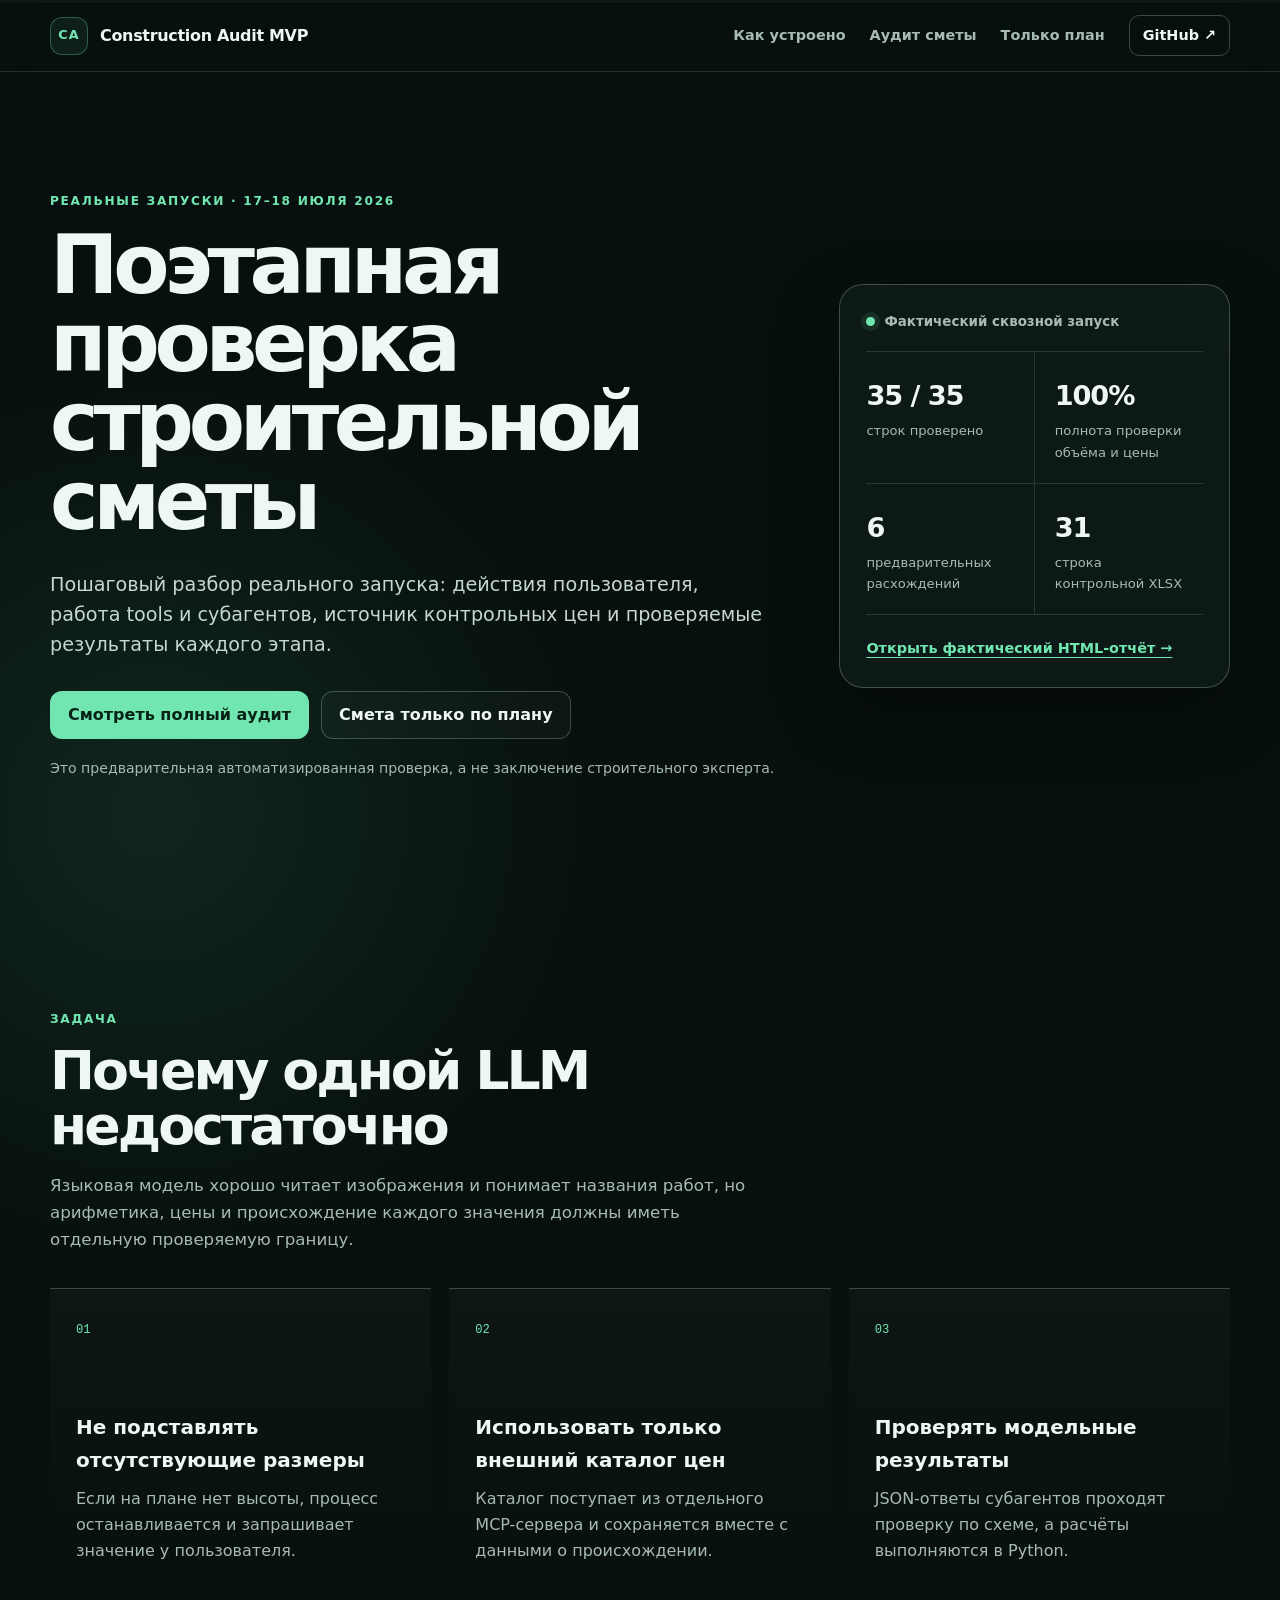
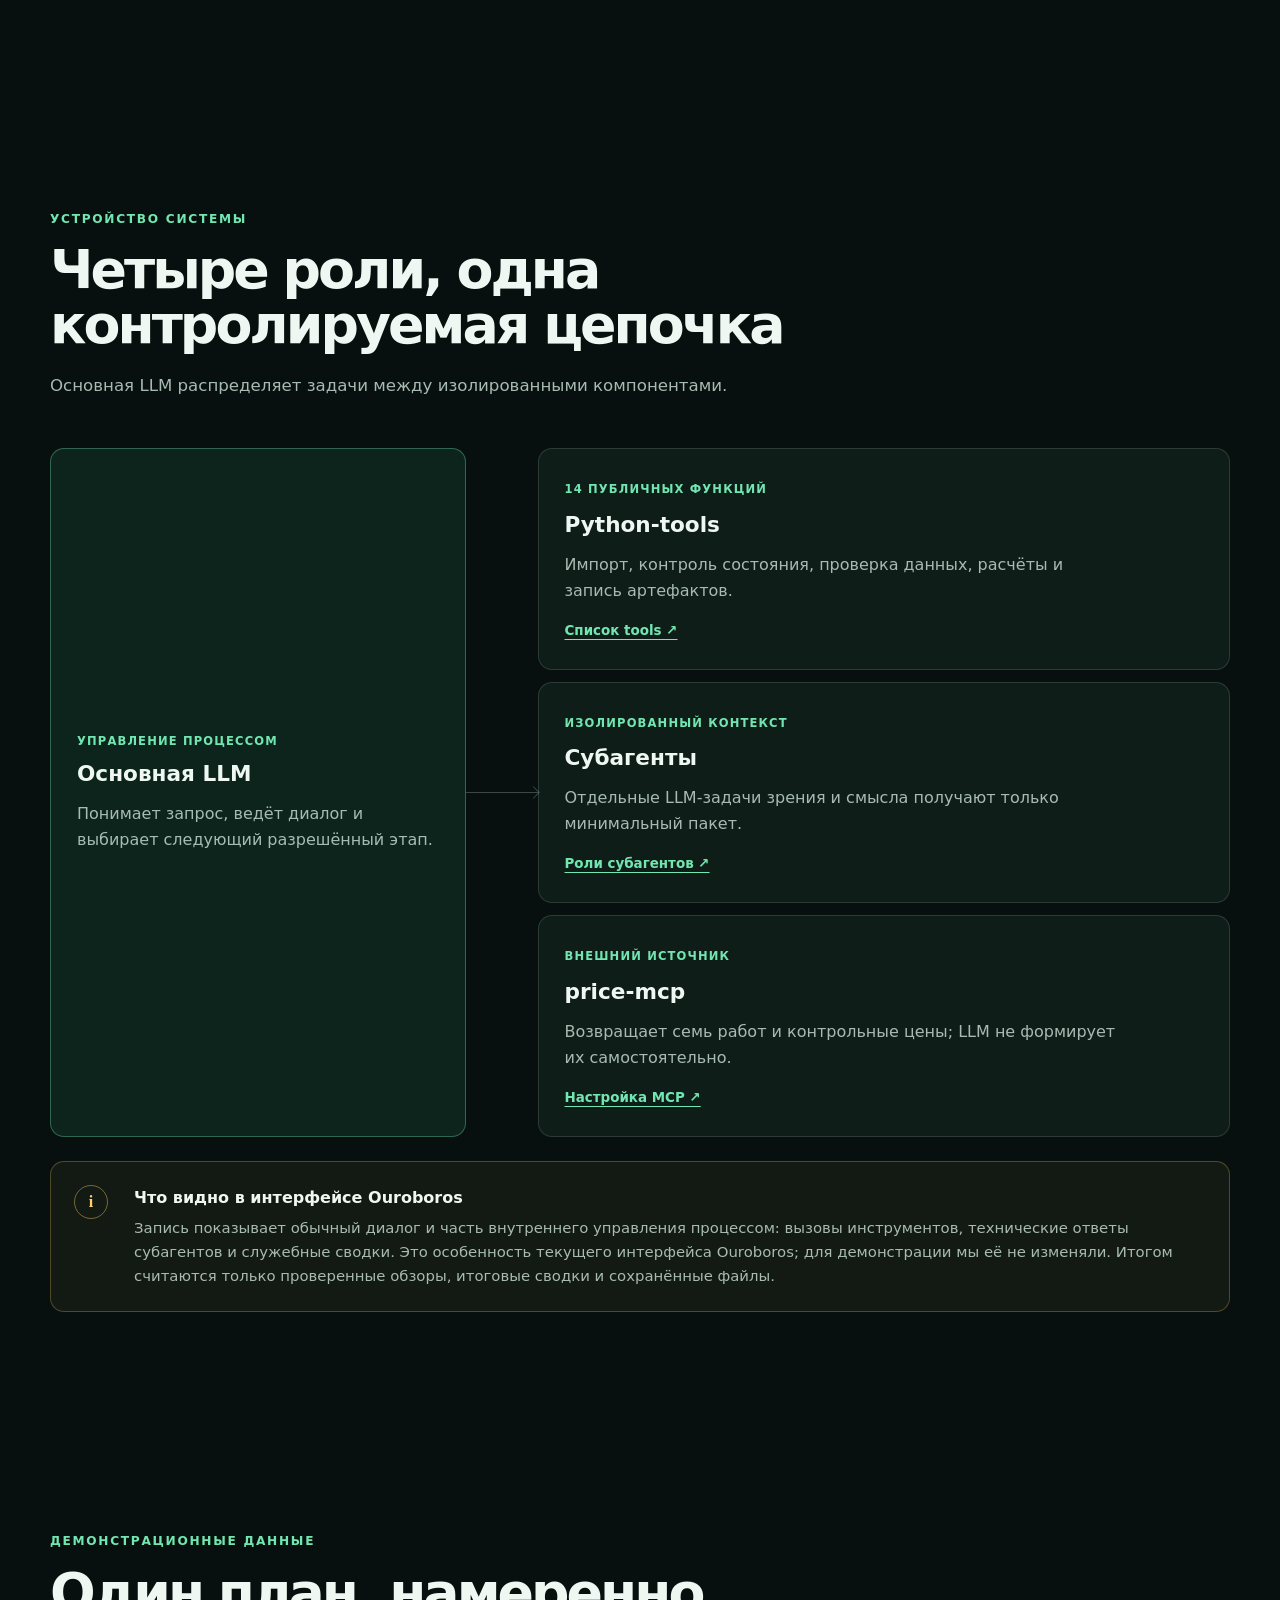
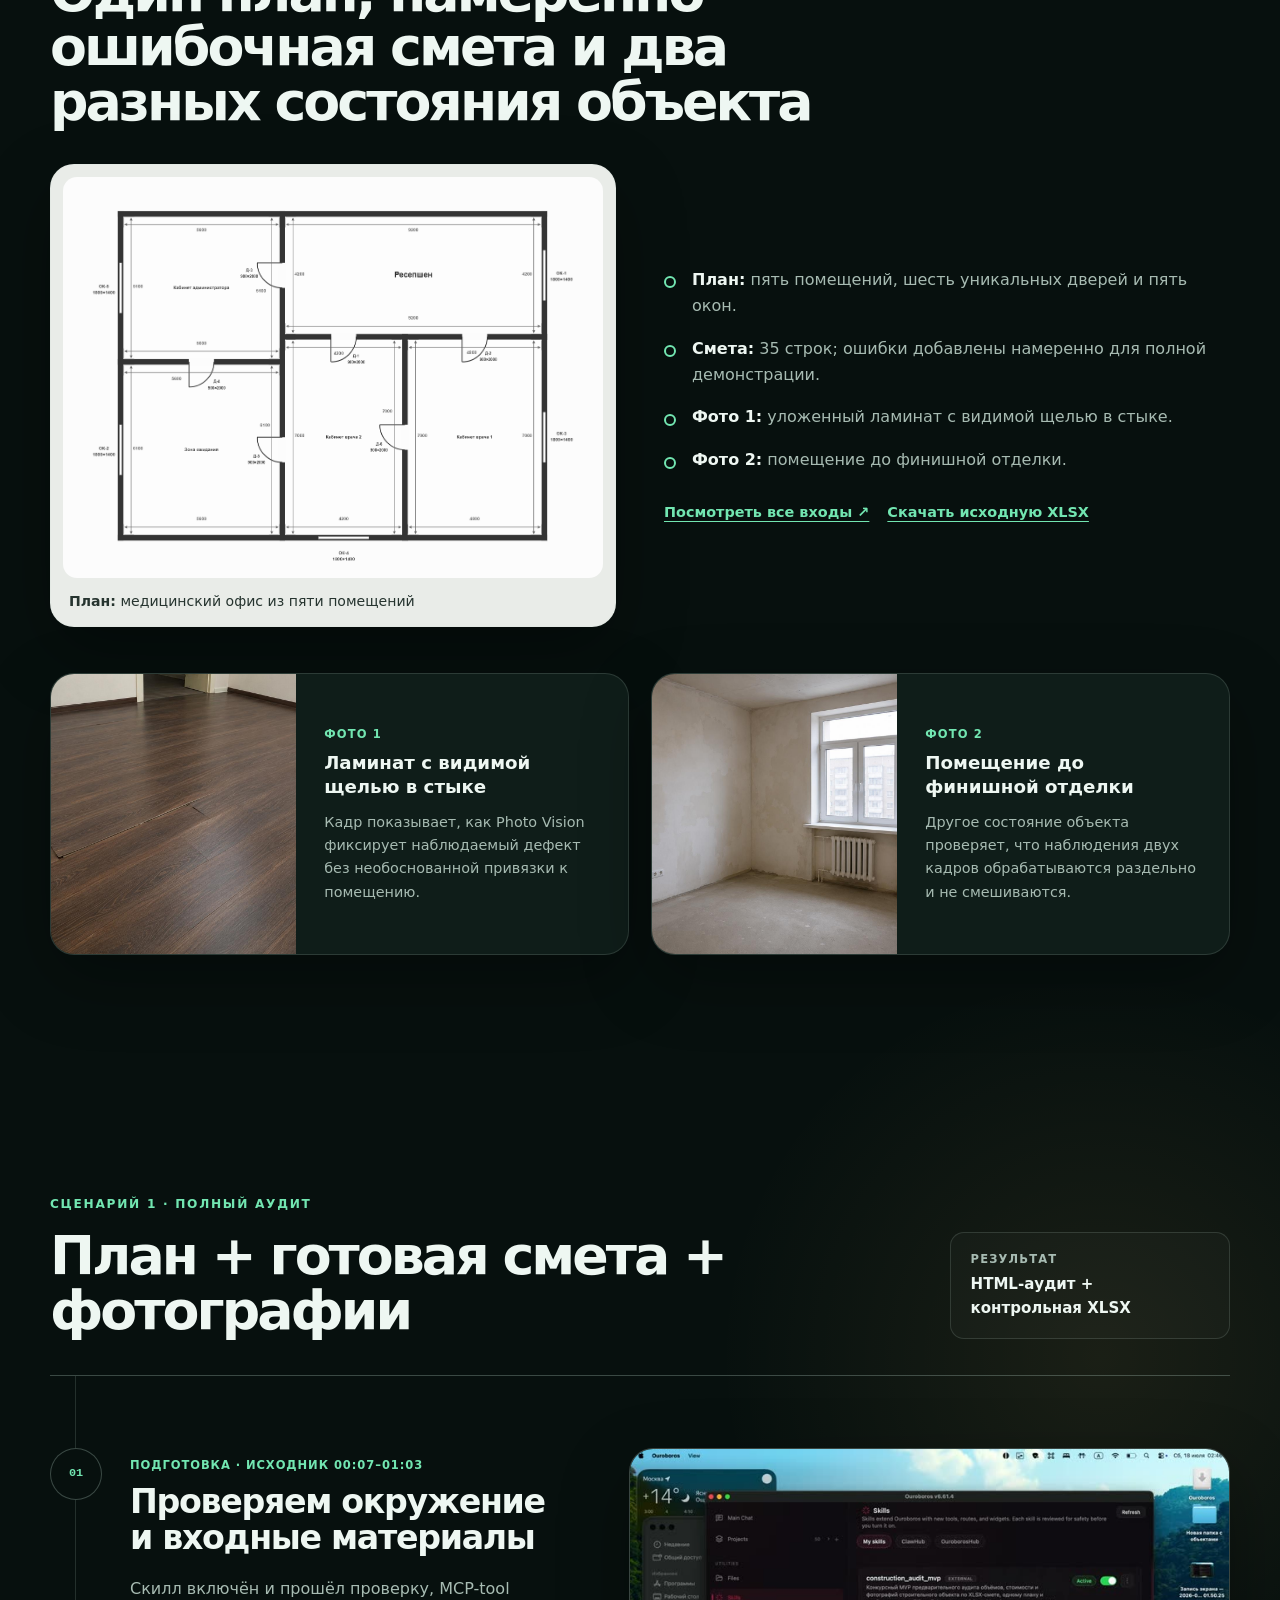
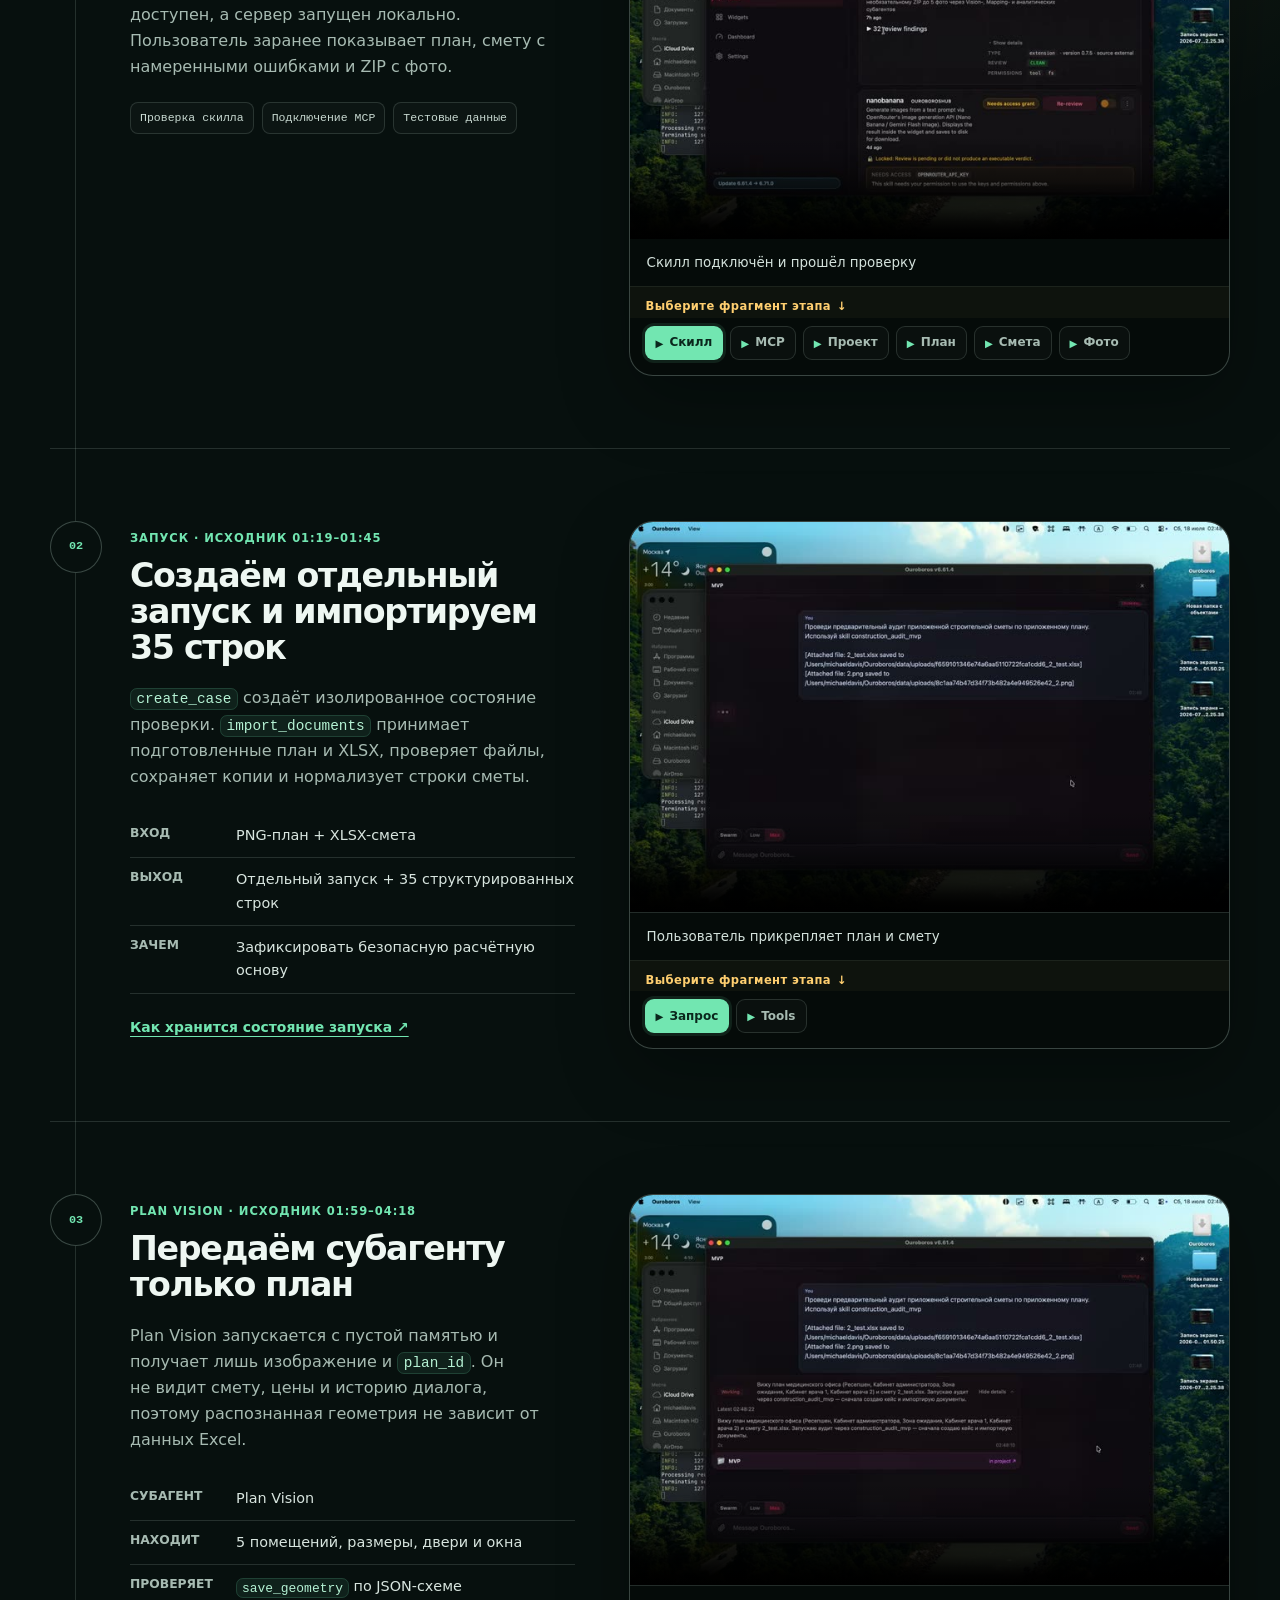
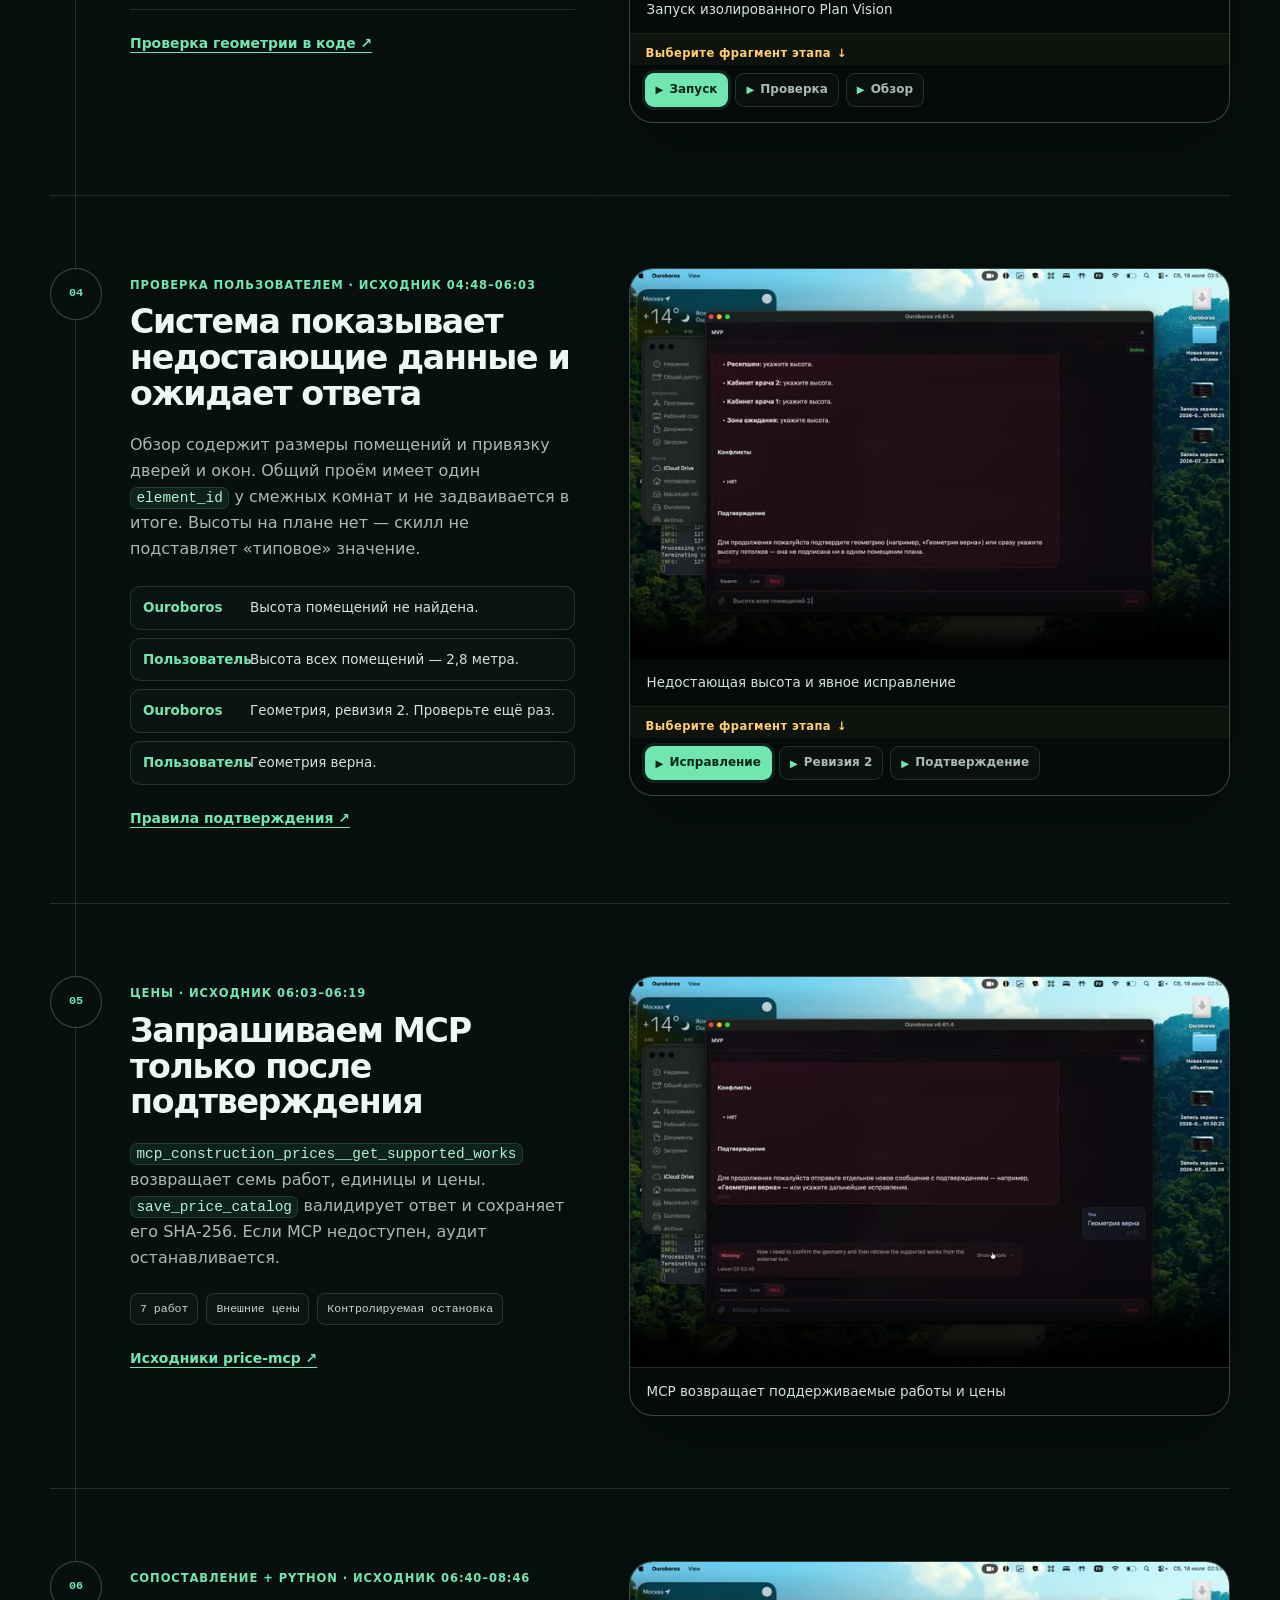
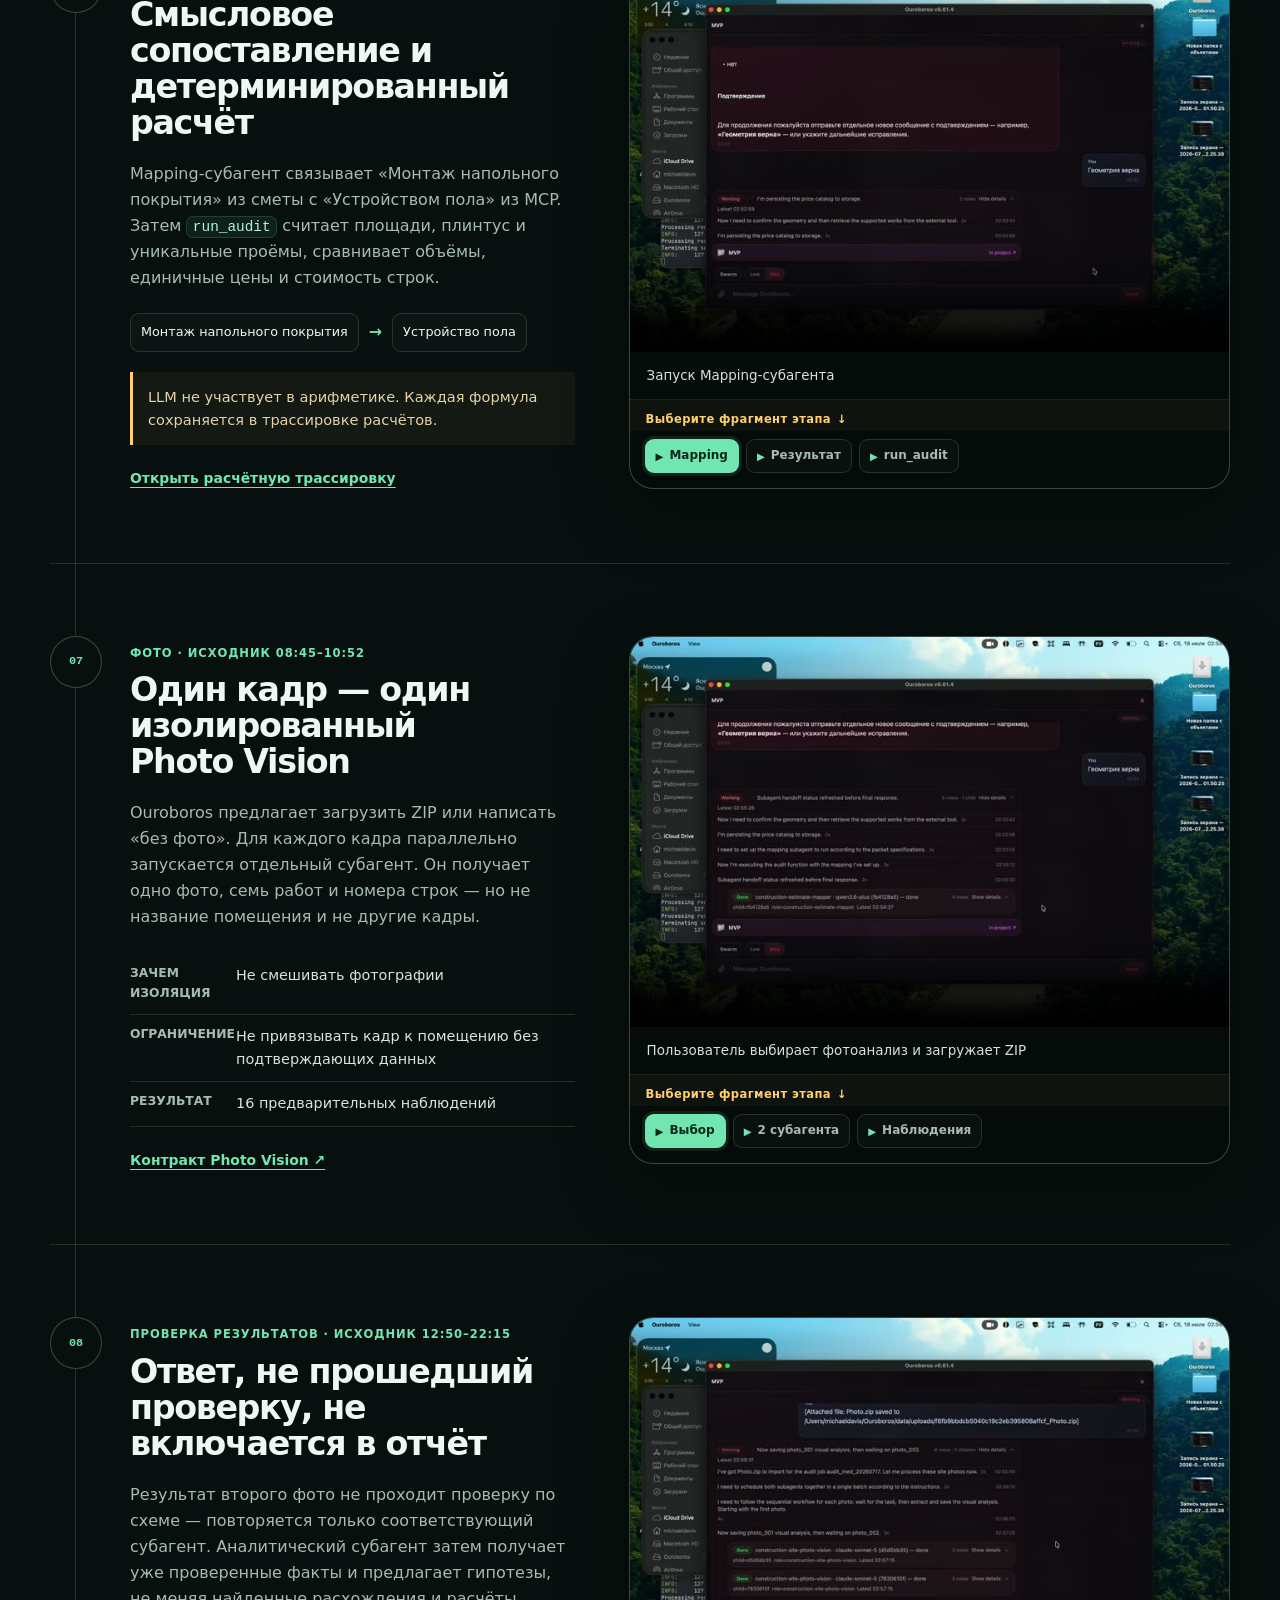
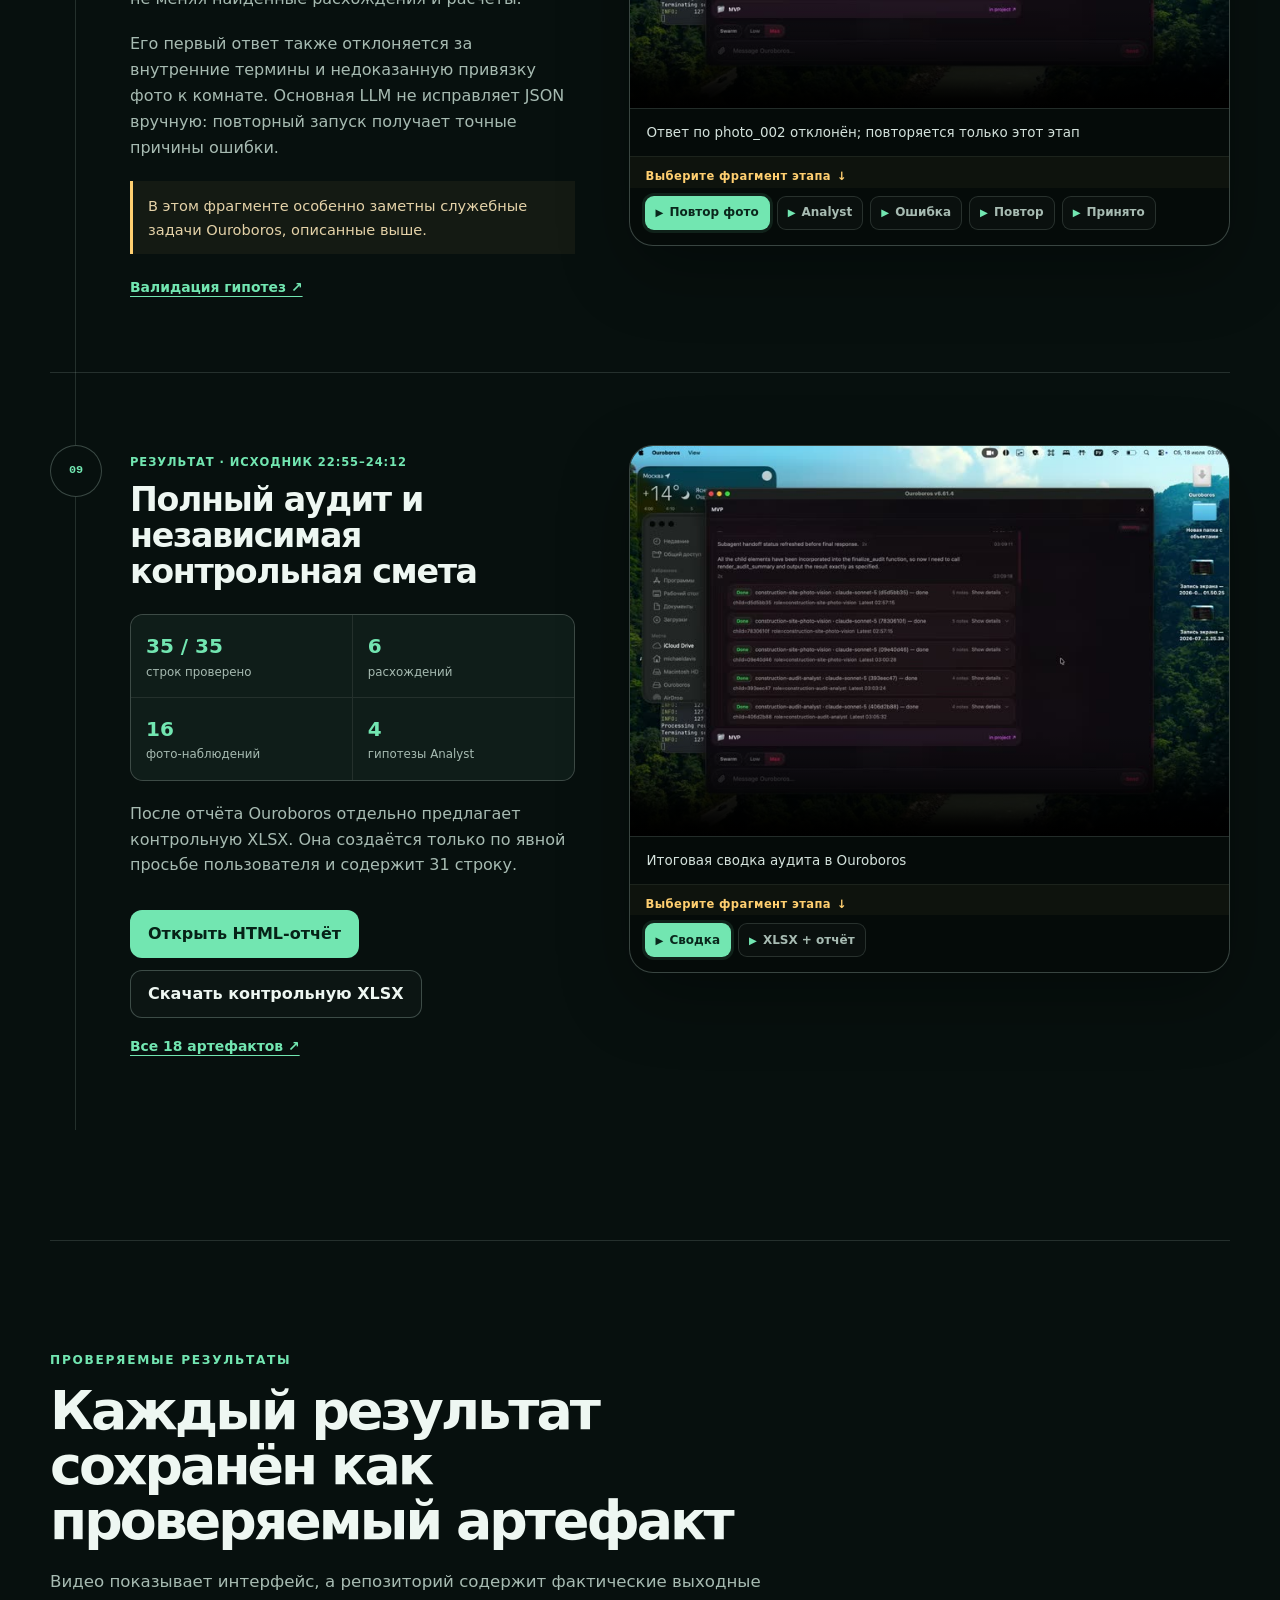
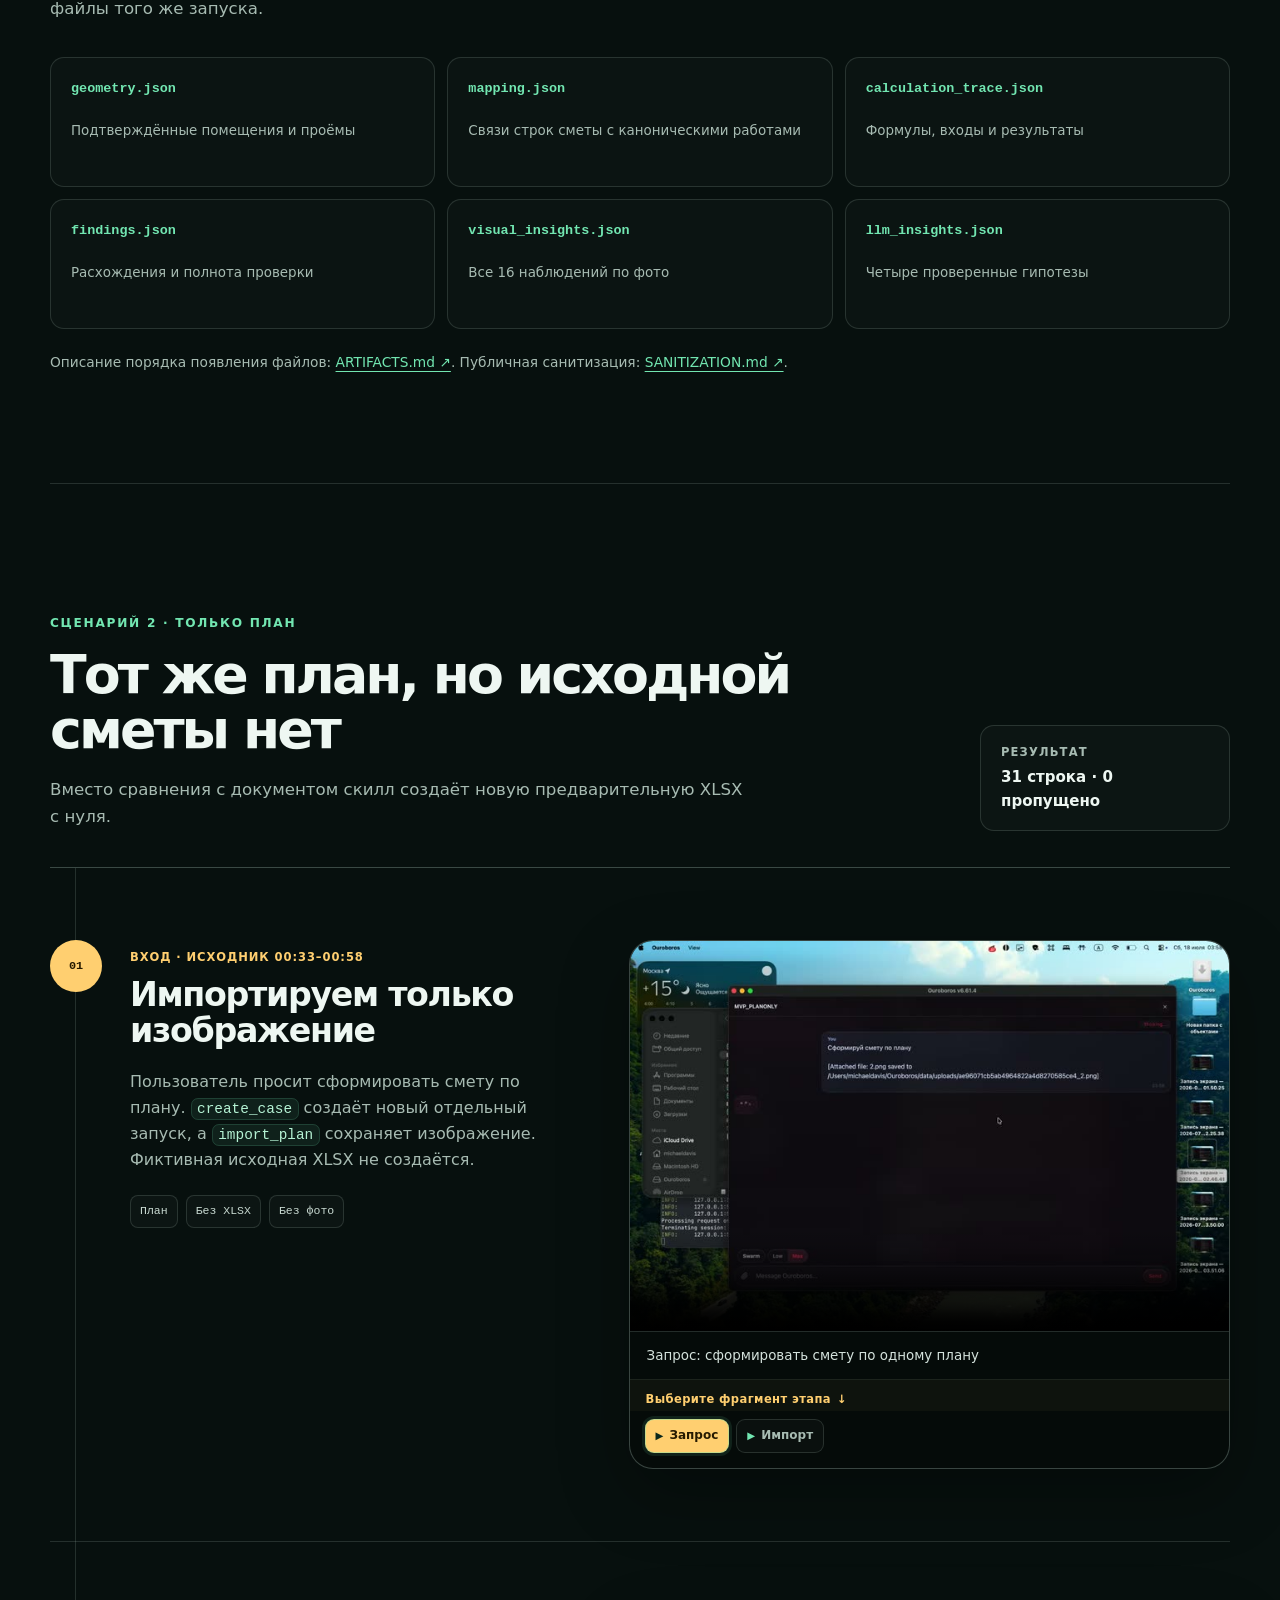
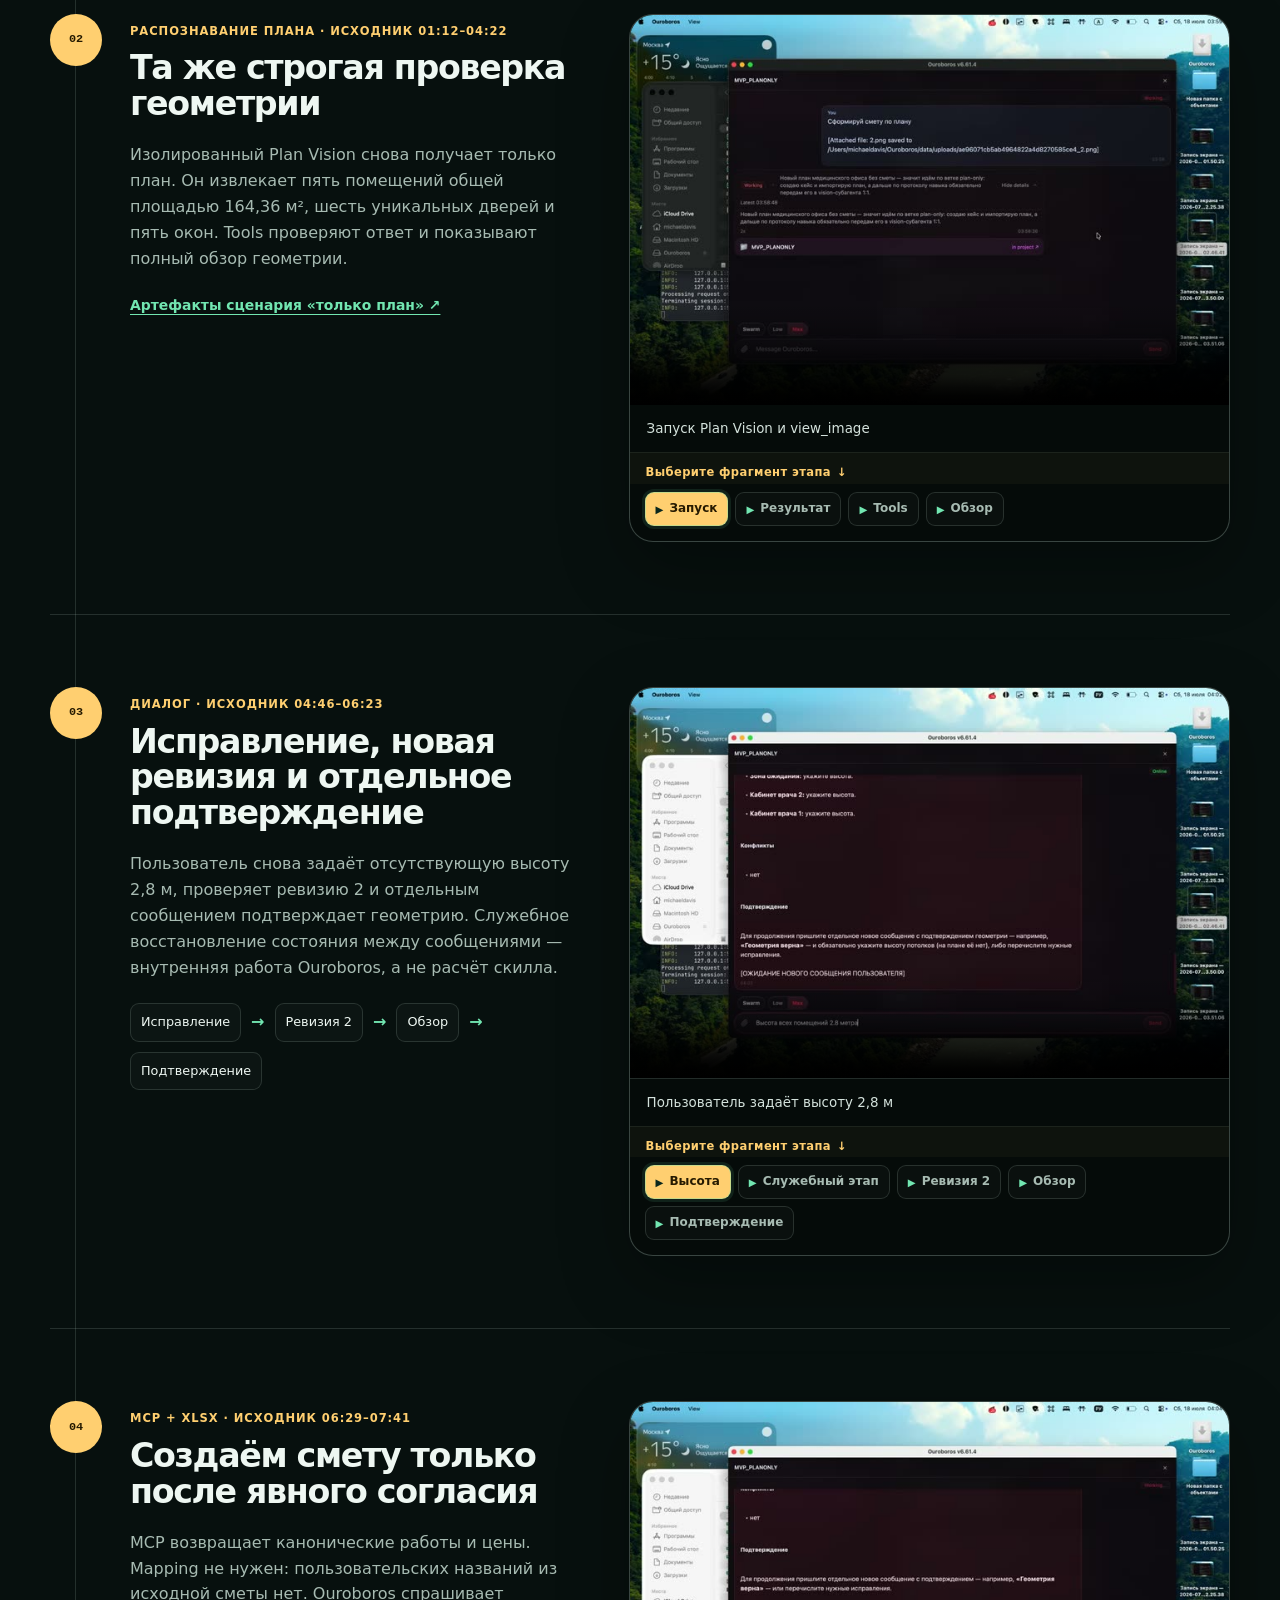
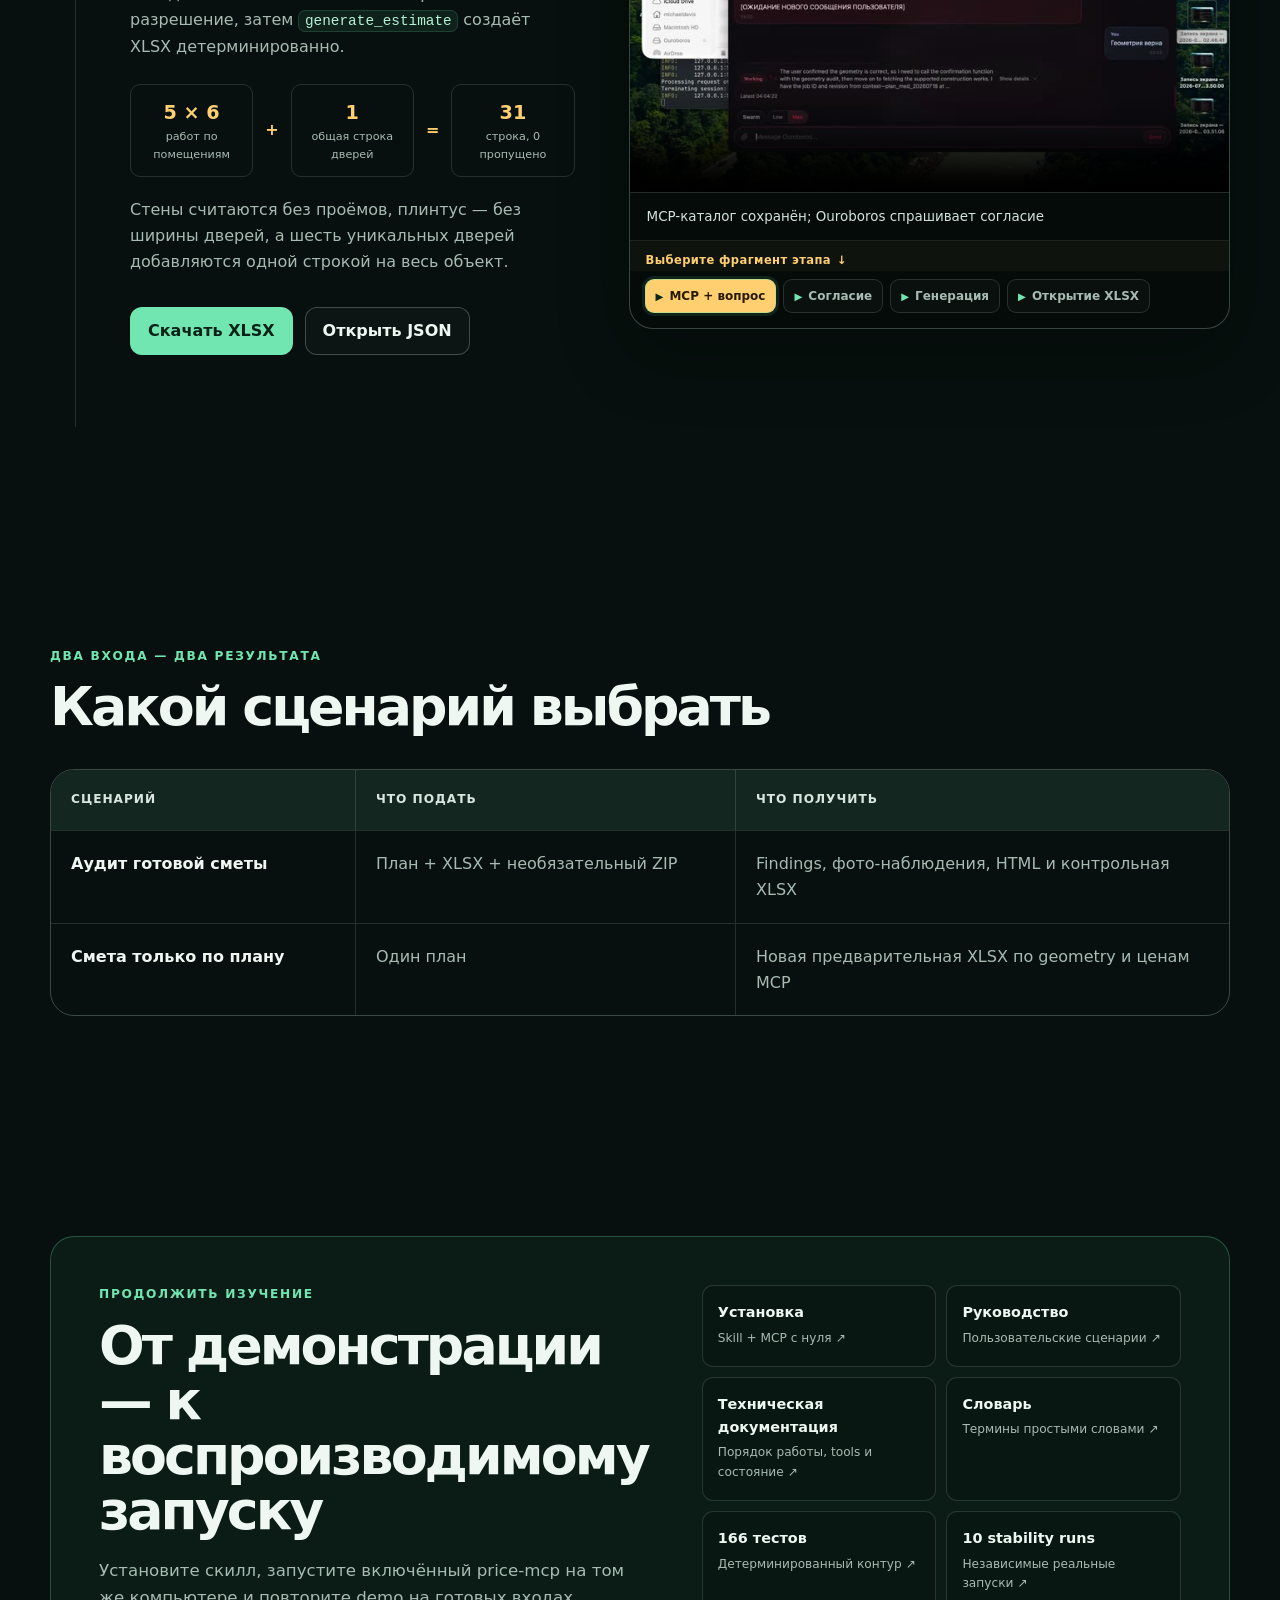
==== commit 71f55dd3: "Improve documentation and demo visibility" ====
--- a/demo/index.html
+++ b/demo/index.html
@@ -8,7 +8,7 @@
   <meta property="og:title" content="Construction Audit MVP — реальная работа скилла">
   <meta property="og:description" content="Два реальных сценария Ouroboros с видео, tool-вызовами, субагентами, MCP и готовыми артефактами.">
   <meta property="og:type" content="website">
-  <title>Construction Audit MVP — интерактивный demo-кейс</title>
+  <title>Construction Audit MVP — интерактивная демонстрация</title>
   <link rel="stylesheet" href="styles.css?v=2">
   <script src="app.js?v=3" defer></script>
 </head>
@@ -47,10 +47,10 @@
         </p>
       </div>
 
-      <aside class="hero-proof" aria-label="Результаты demo-кейса">
+      <aside class="hero-proof" aria-label="Результаты демонстрации">
         <div class="proof-topline">
           <span class="status-dot"></span>
-          <span>Фактический end-to-end запуск</span>
+          <span>Фактический сквозной запуск</span>
         </div>
         <dl class="proof-grid">
           <div><dt>35 / 35</dt><dd>строк проверено</dd></div>
@@ -131,7 +131,7 @@
         <div>
           <h3>Что видно в интерфейсе Ouroboros</h3>
           <p>
-            Запись показывает обычный диалог и часть внутреннего управления процессом: вызовы tools,
+            Запись показывает обычный диалог и часть внутреннего управления процессом: вызовы инструментов,
             технические ответы субагентов и служебные сводки. Это особенность текущего
             интерфейса Ouroboros; для демонстрации мы её не изменяли. Итогом считаются только
             проверенные обзоры, итоговые сводки и сохранённые файлы.
--- a/demo/styles.css
+++ b/demo/styles.css
@@ -1276,7 +1276,15 @@
   }
 
   .photo-card img {
-    max-height: 430px;
+    height: auto;
+    min-height: 0;
+    aspect-ratio: 4 / 3;
+    object-fit: cover;
+  }
+
+  .photo-card figcaption {
+    min-width: 0;
+    padding: 24px;
   }
 
   .principle-grid article {
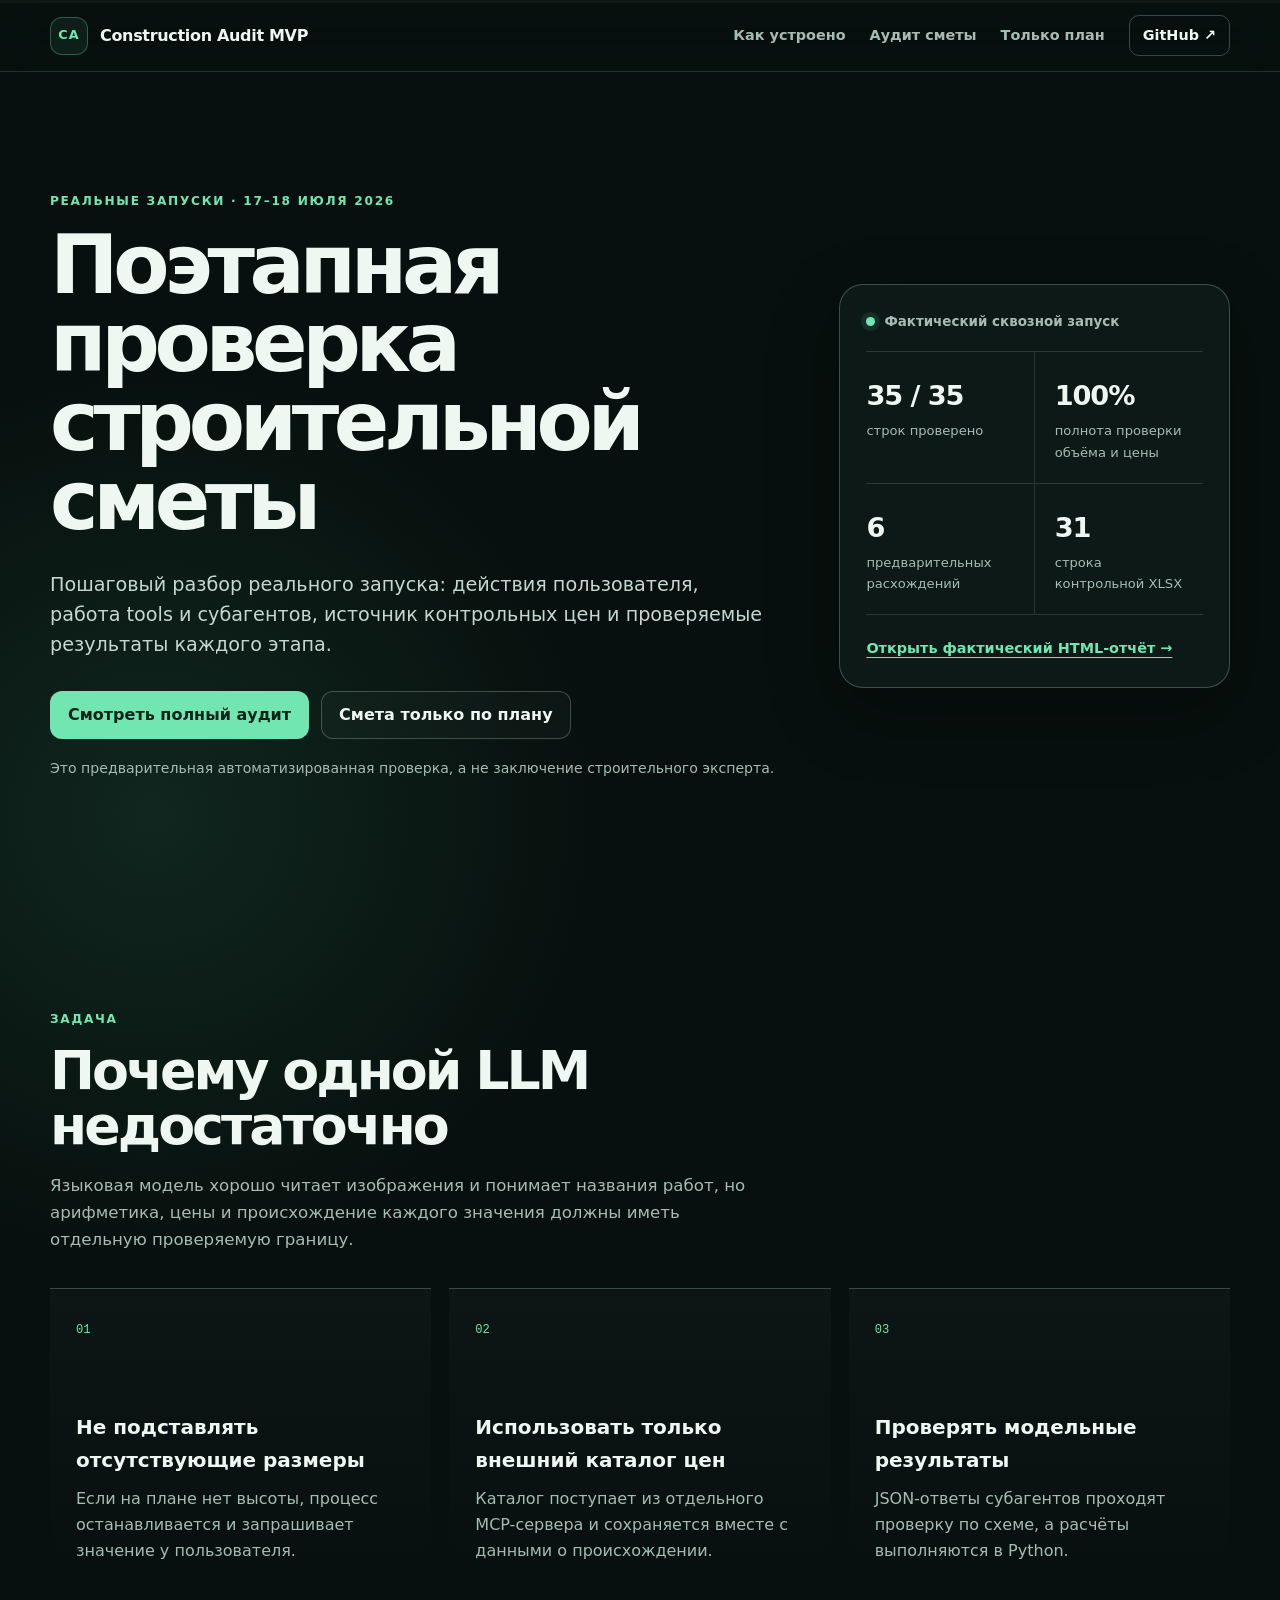
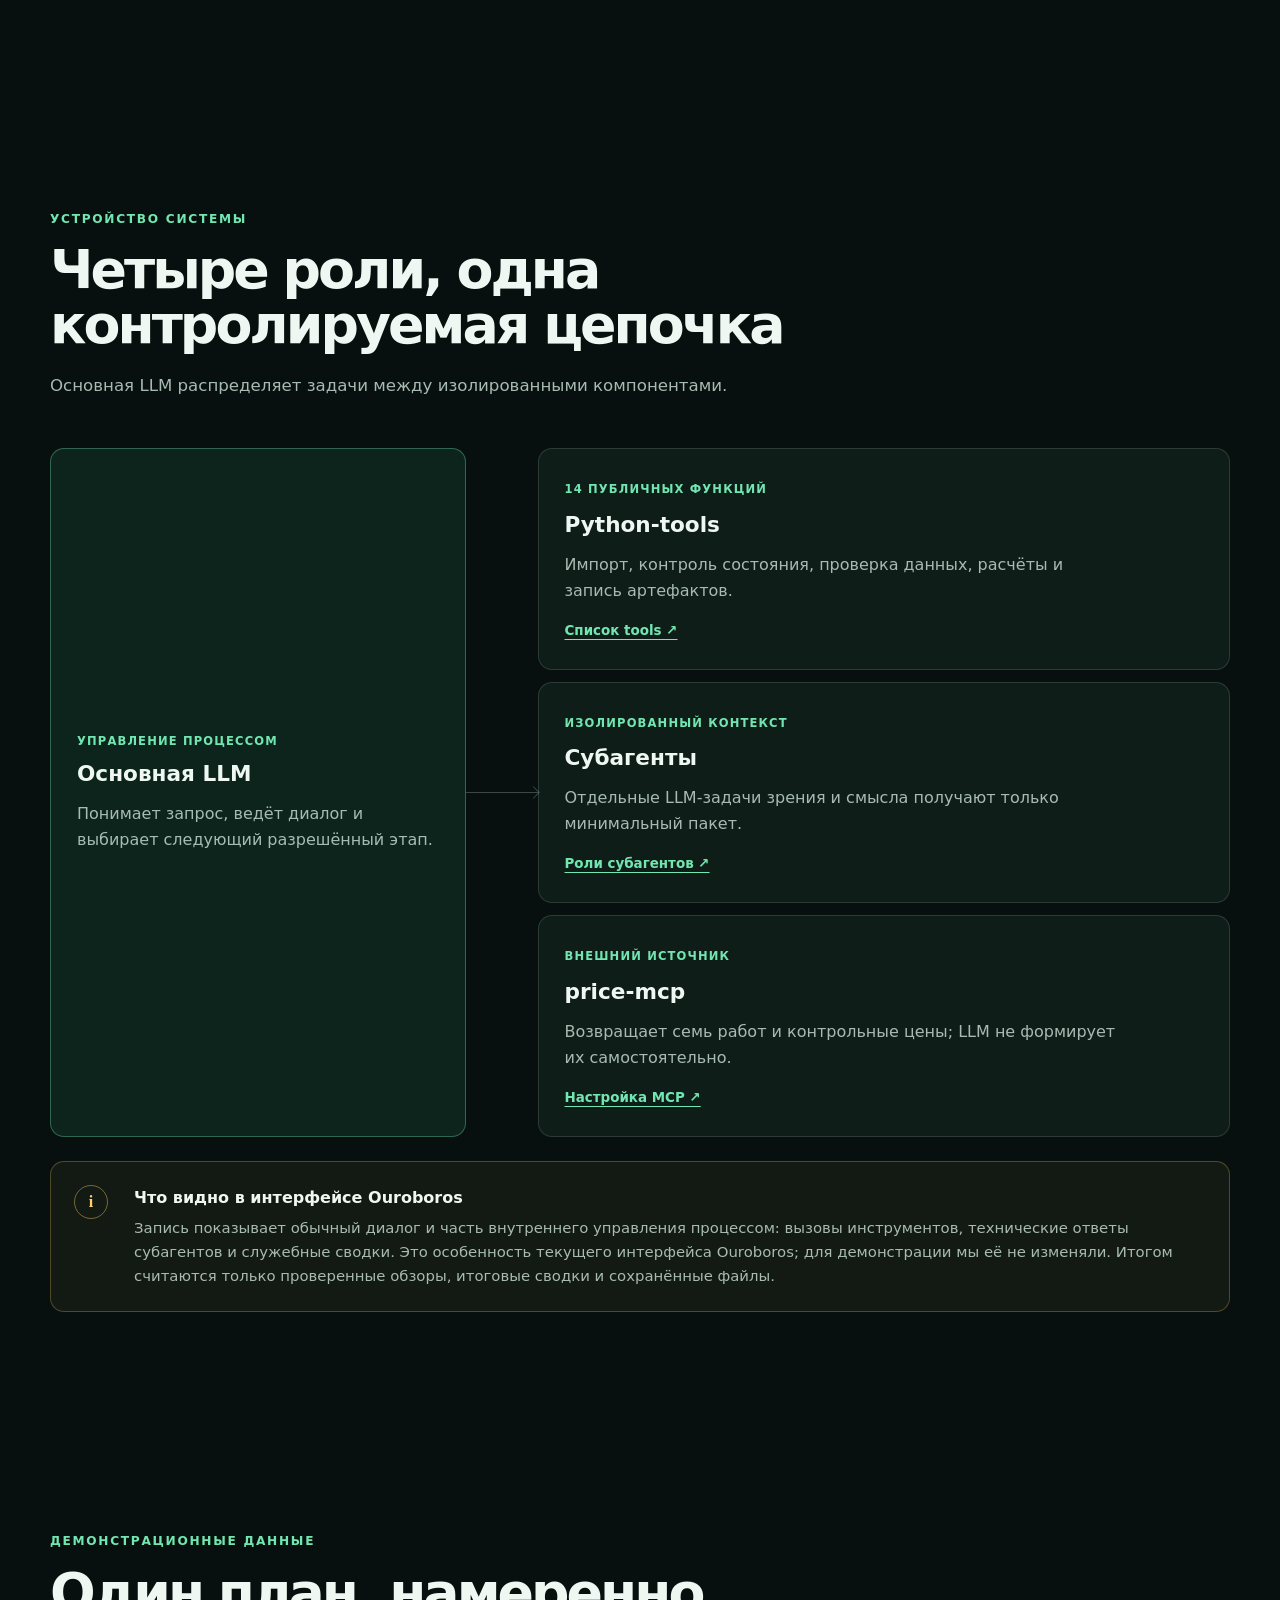
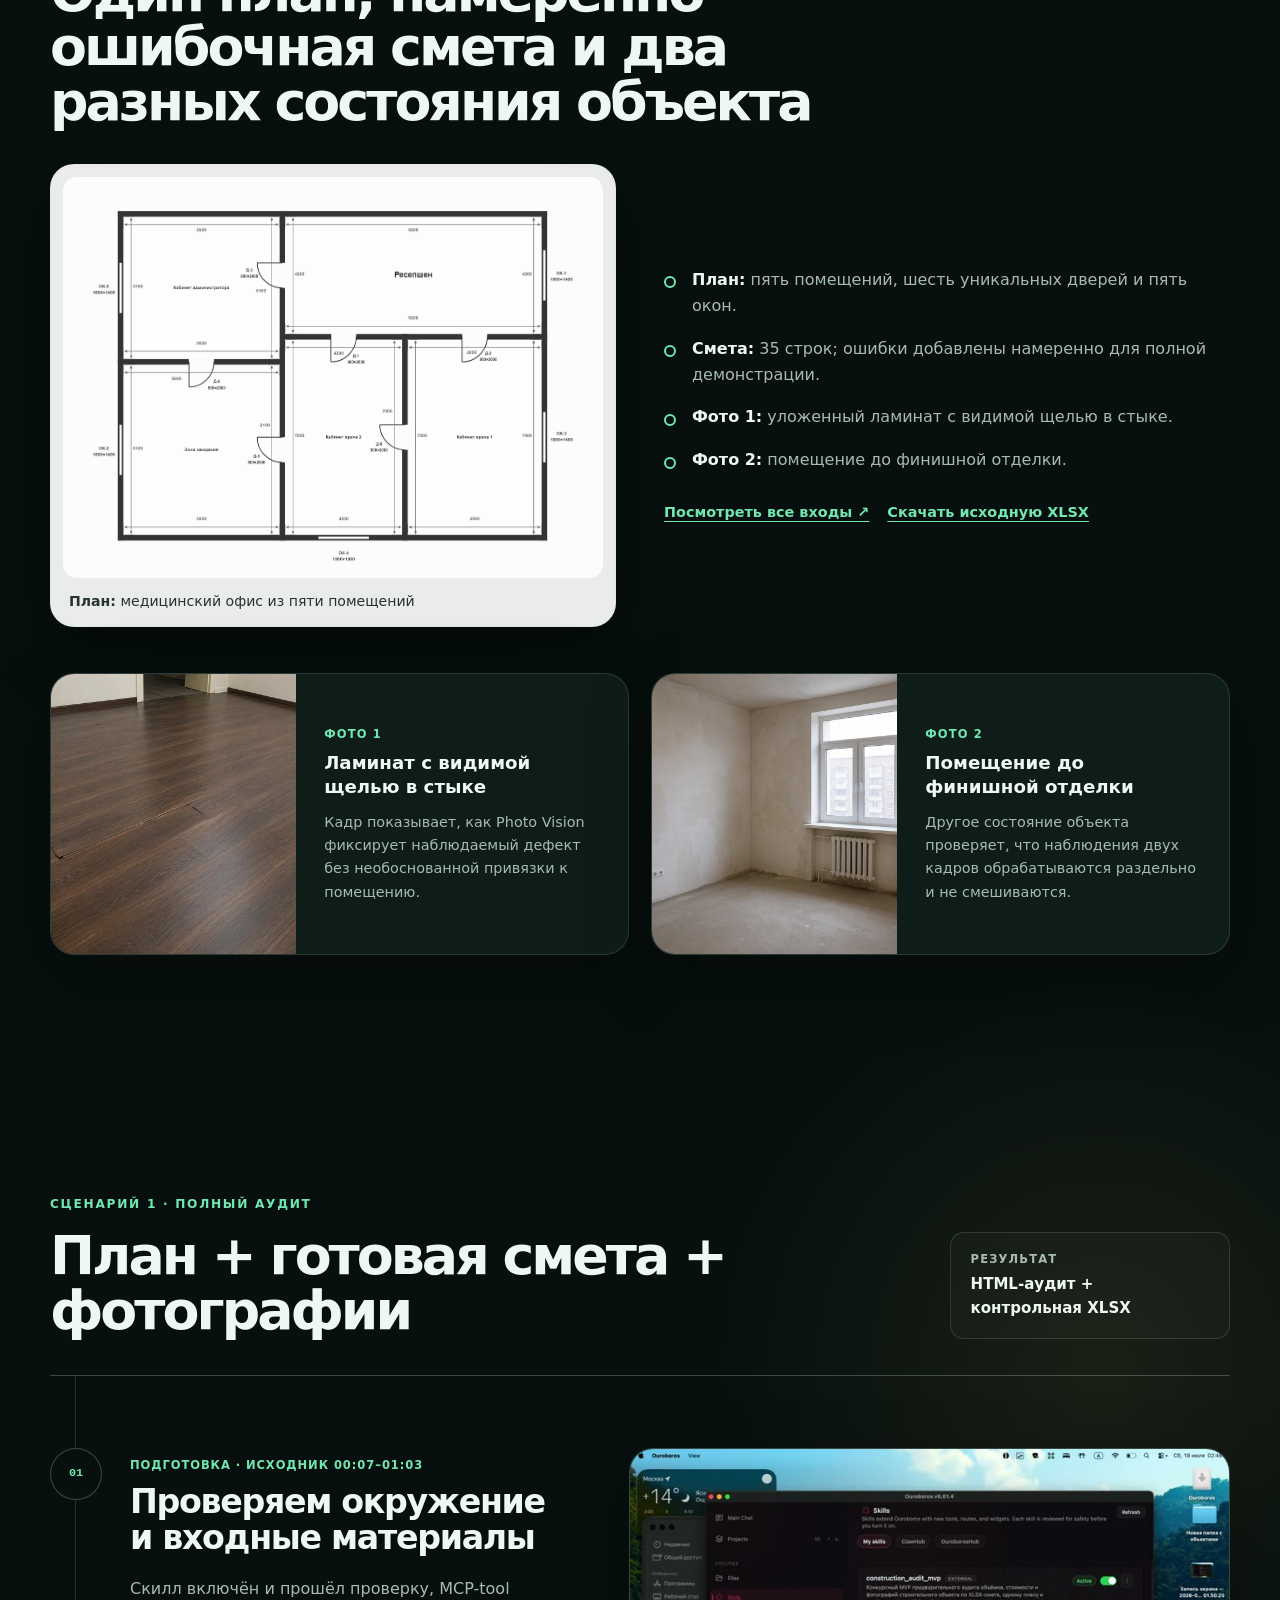
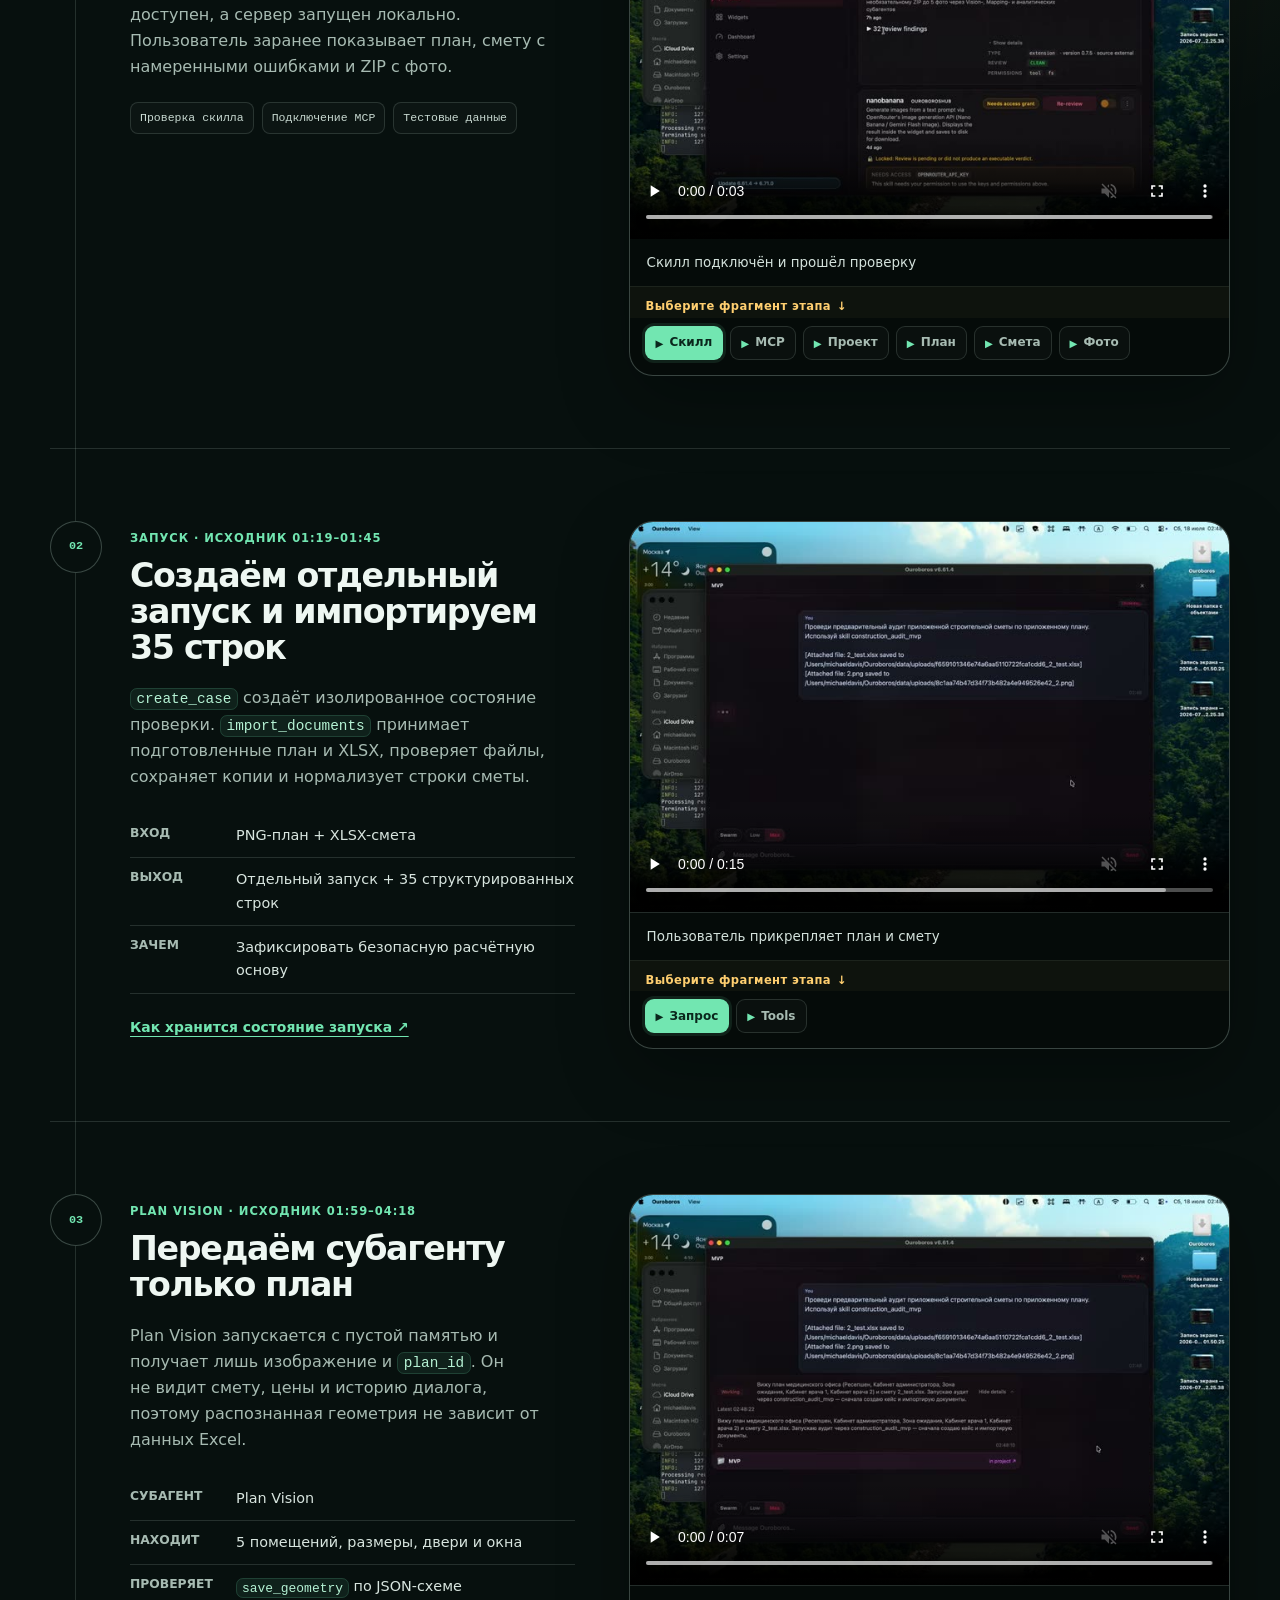
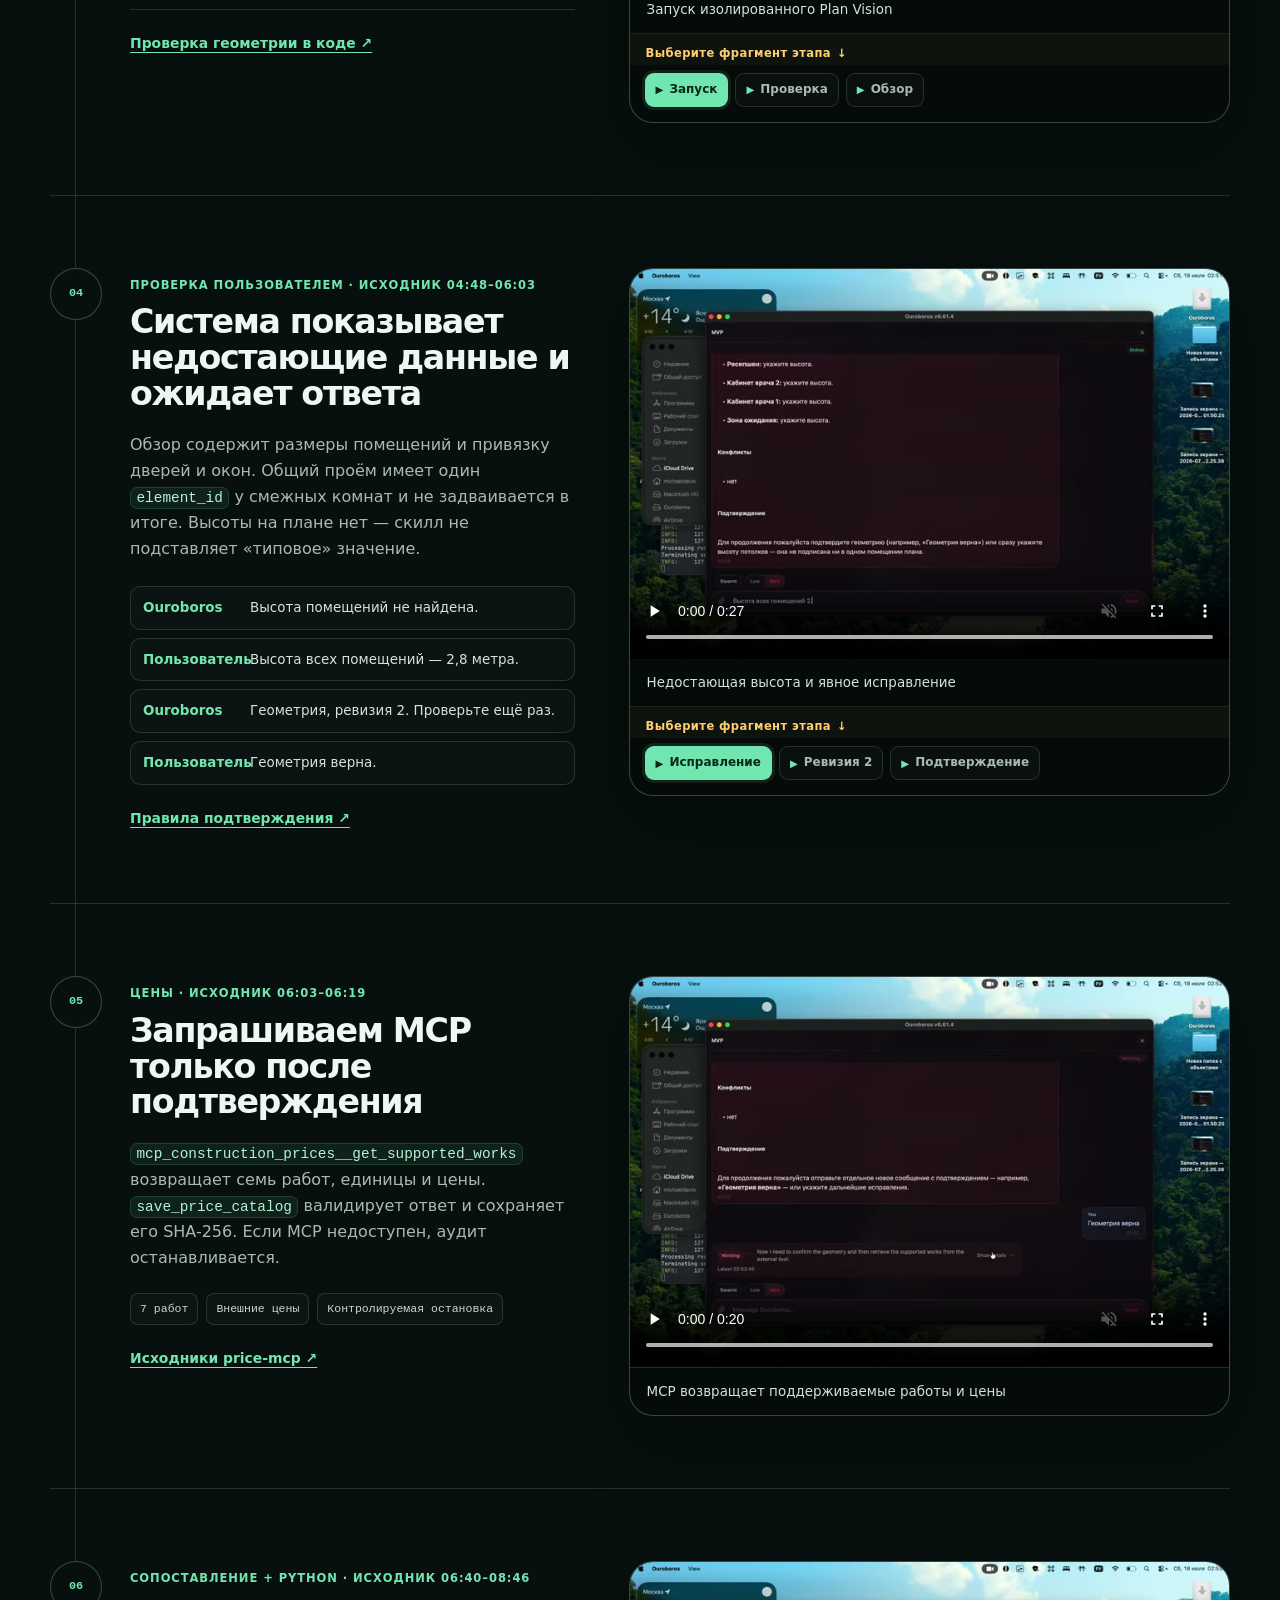
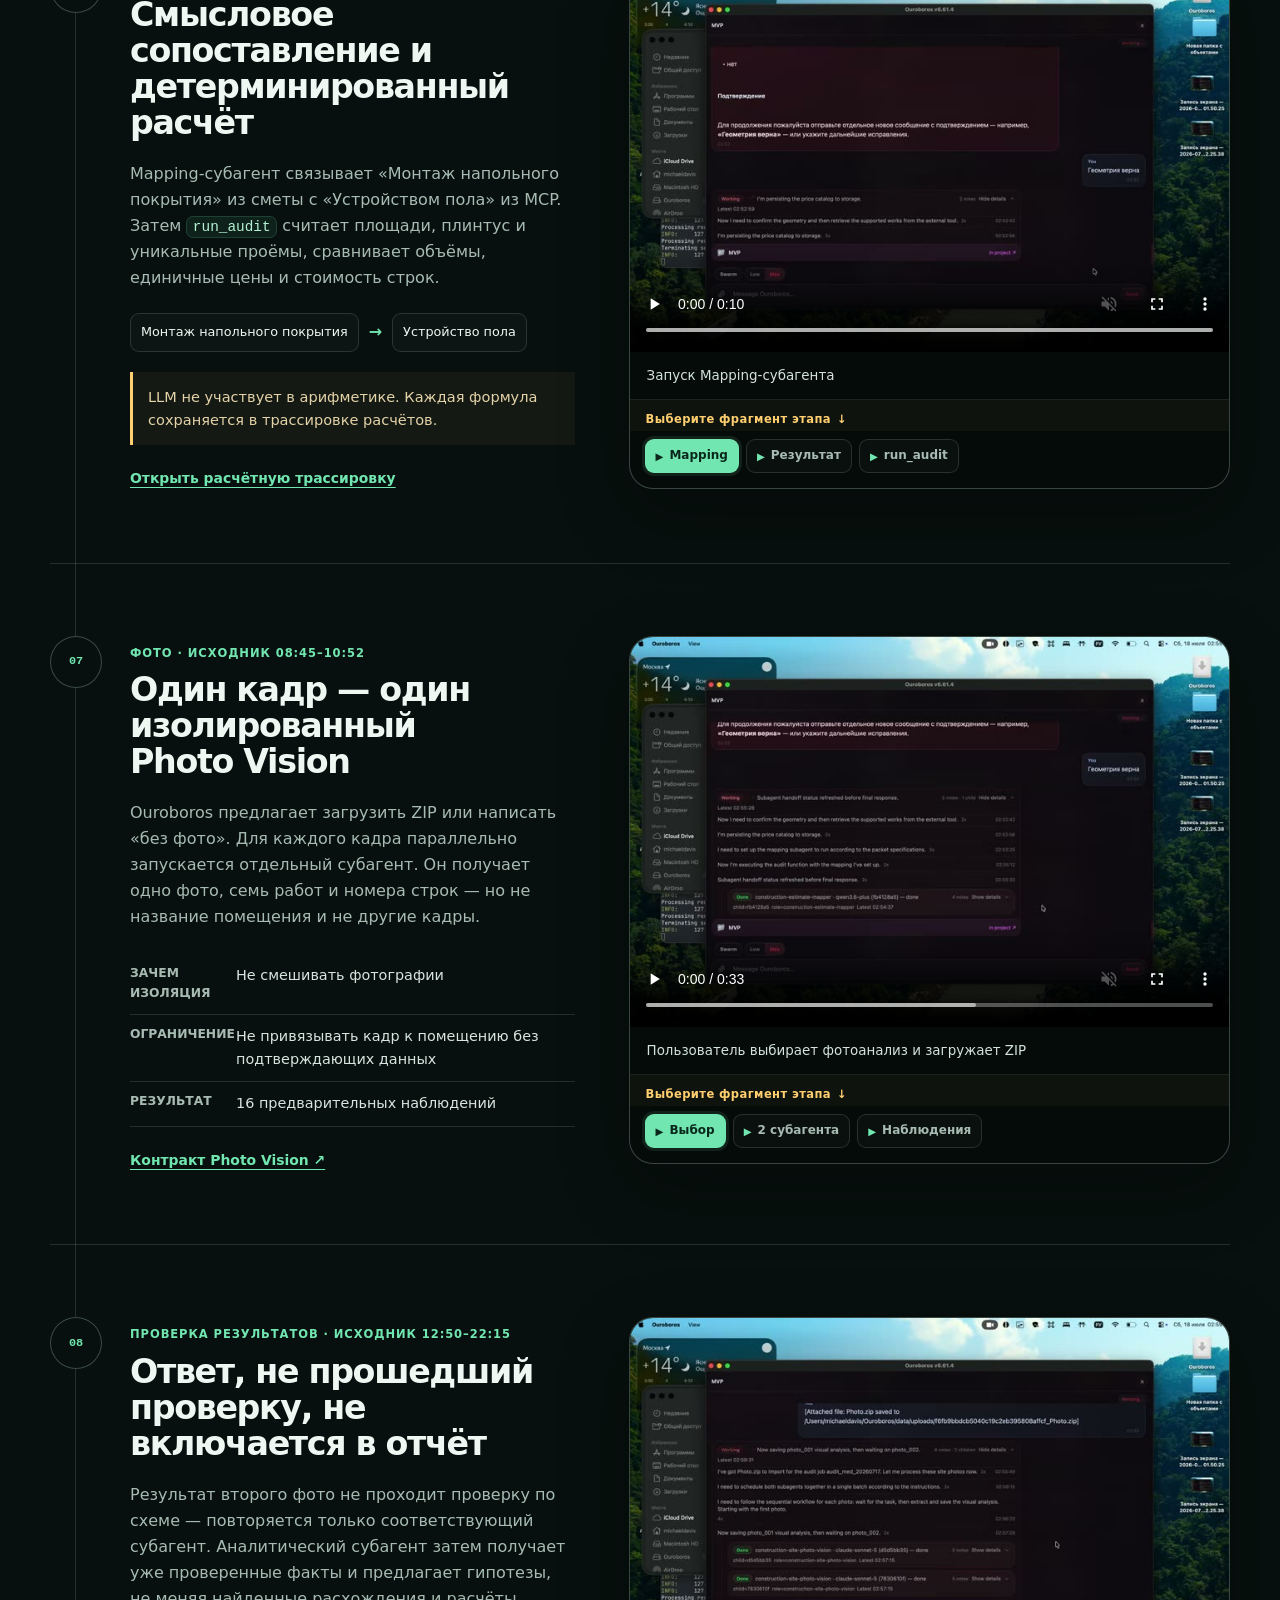
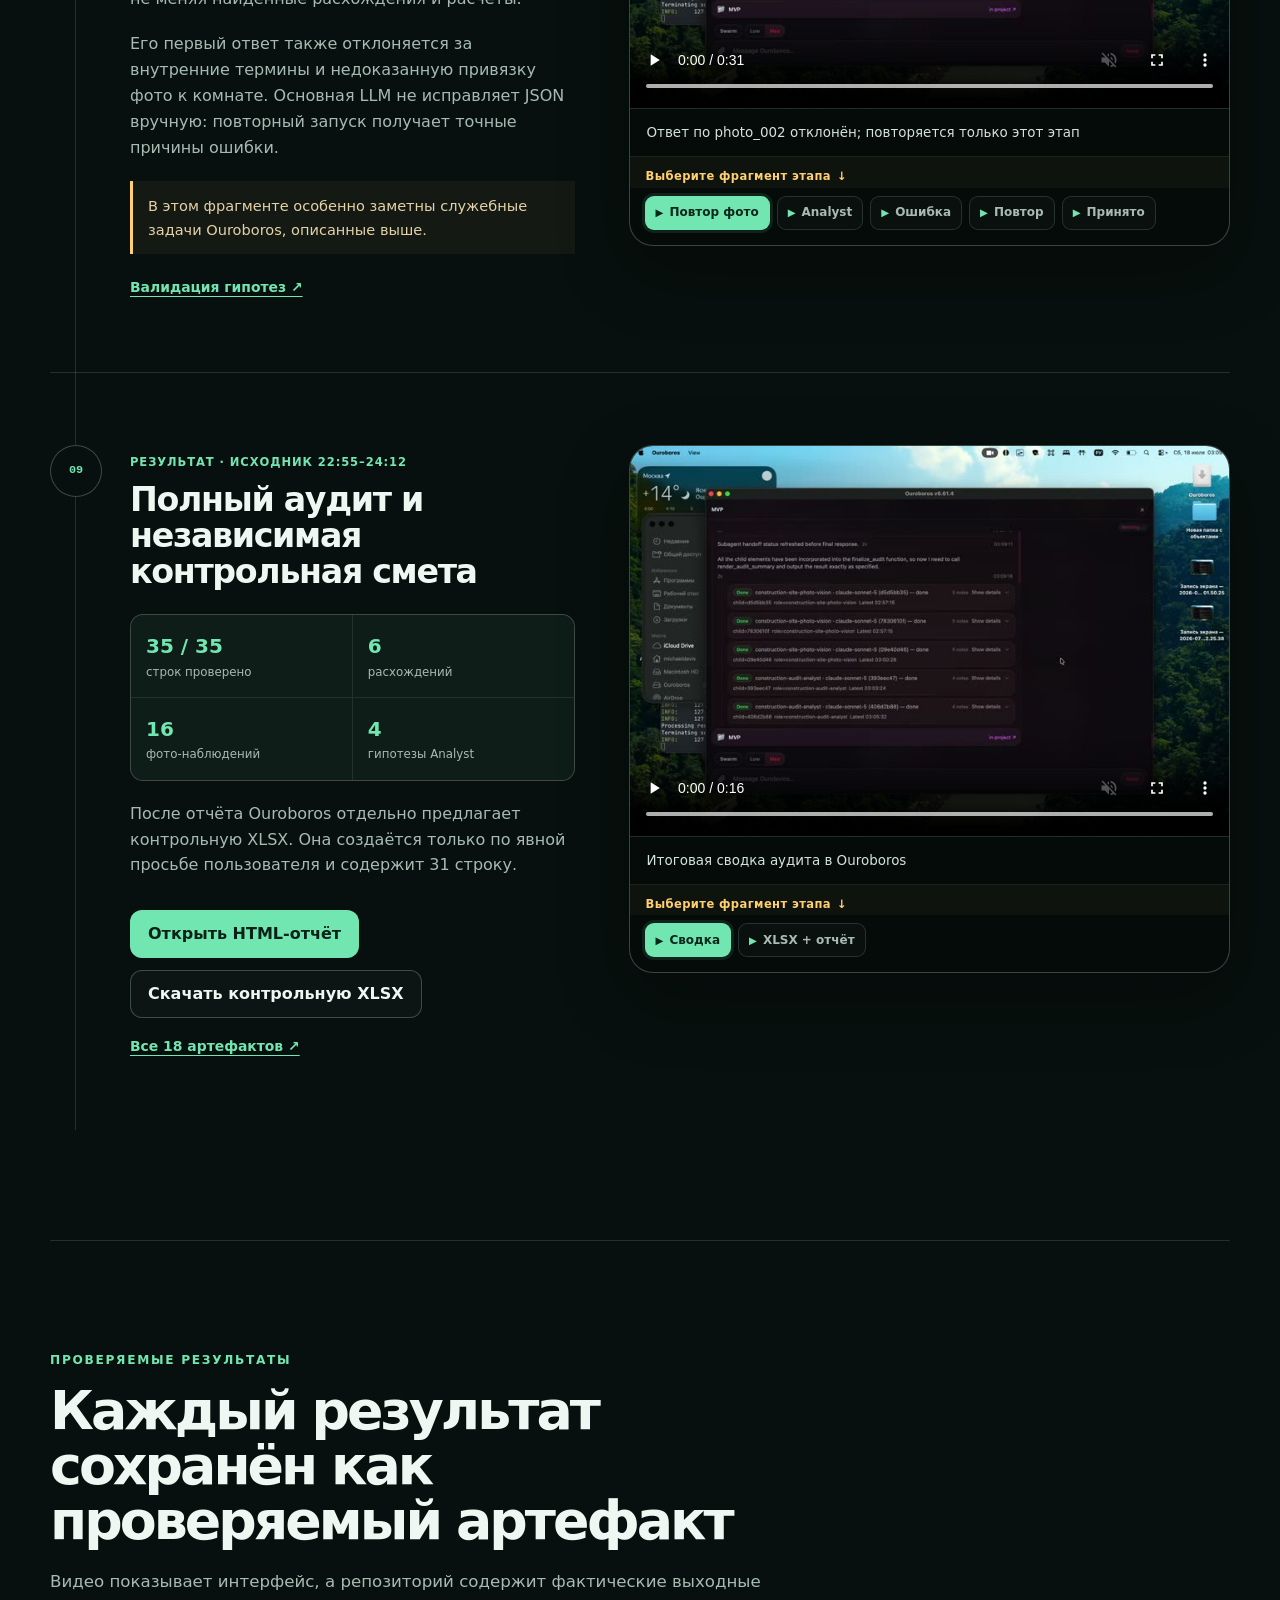
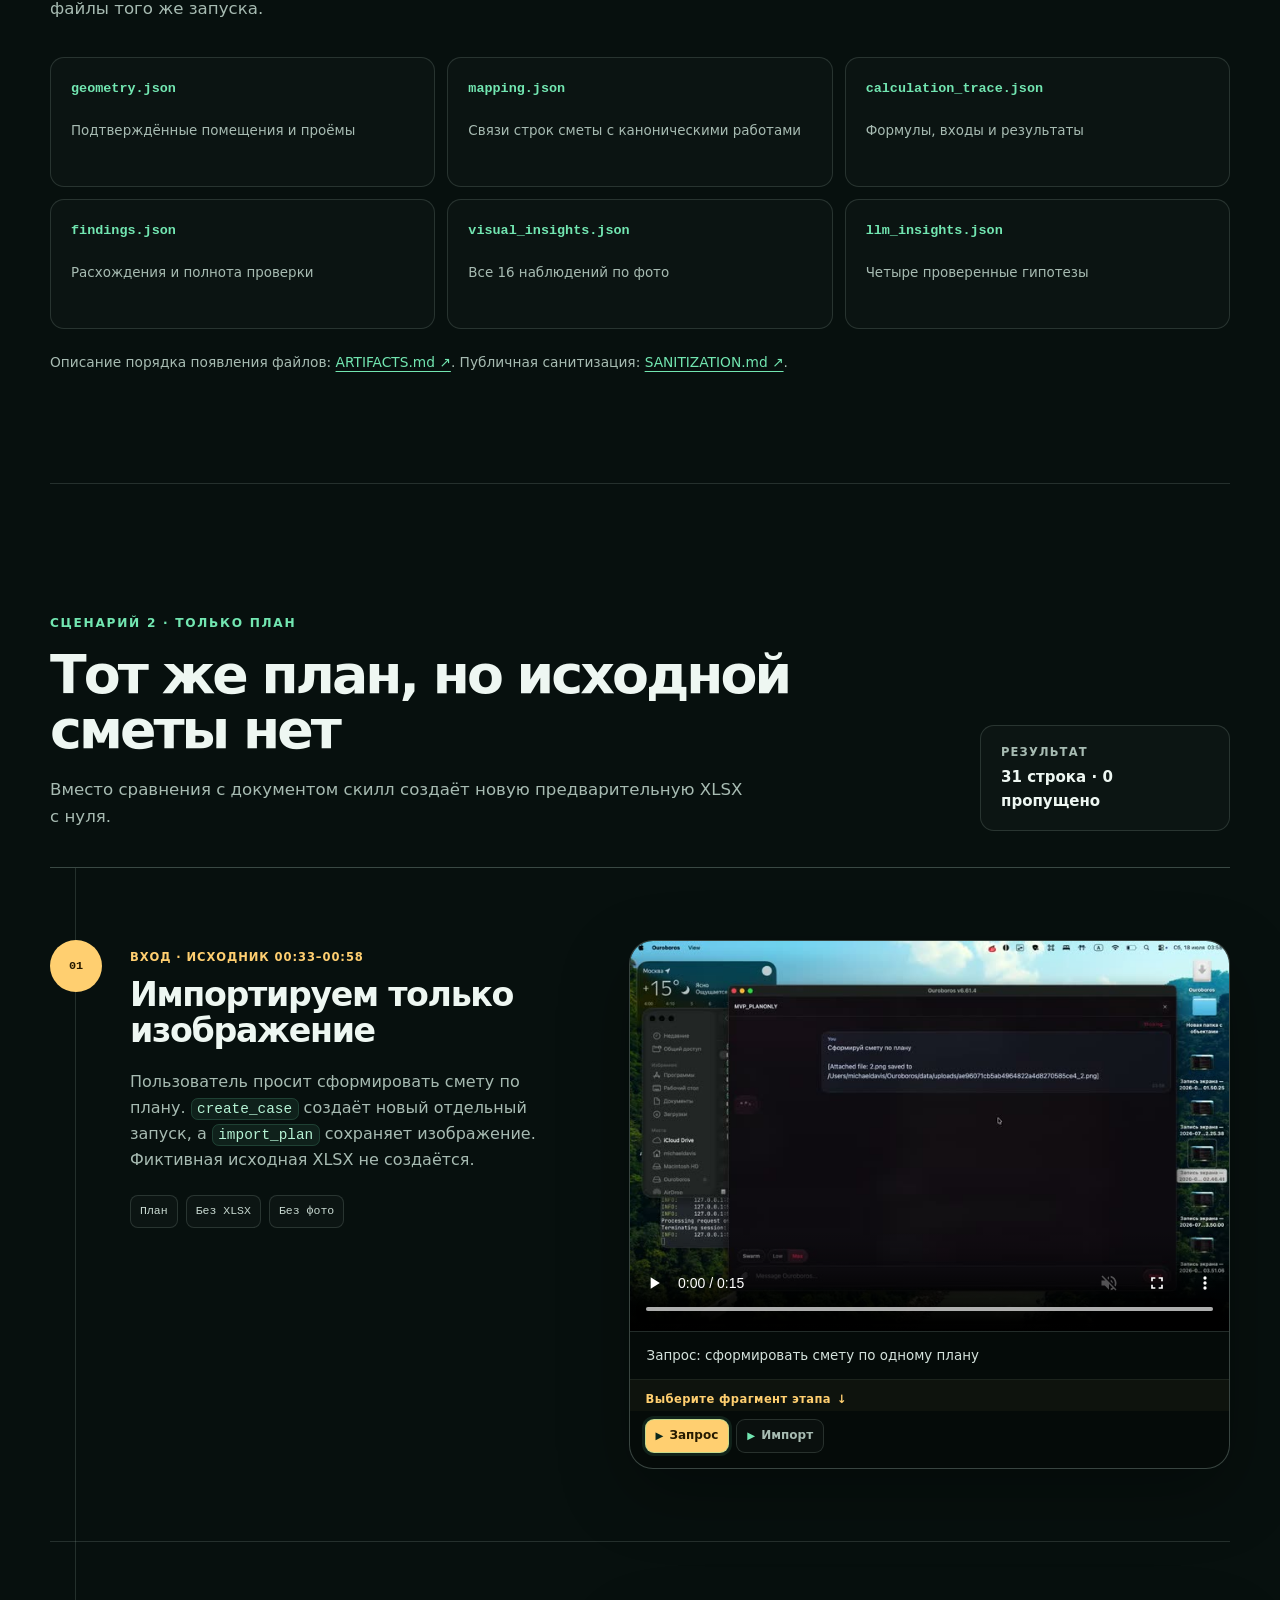
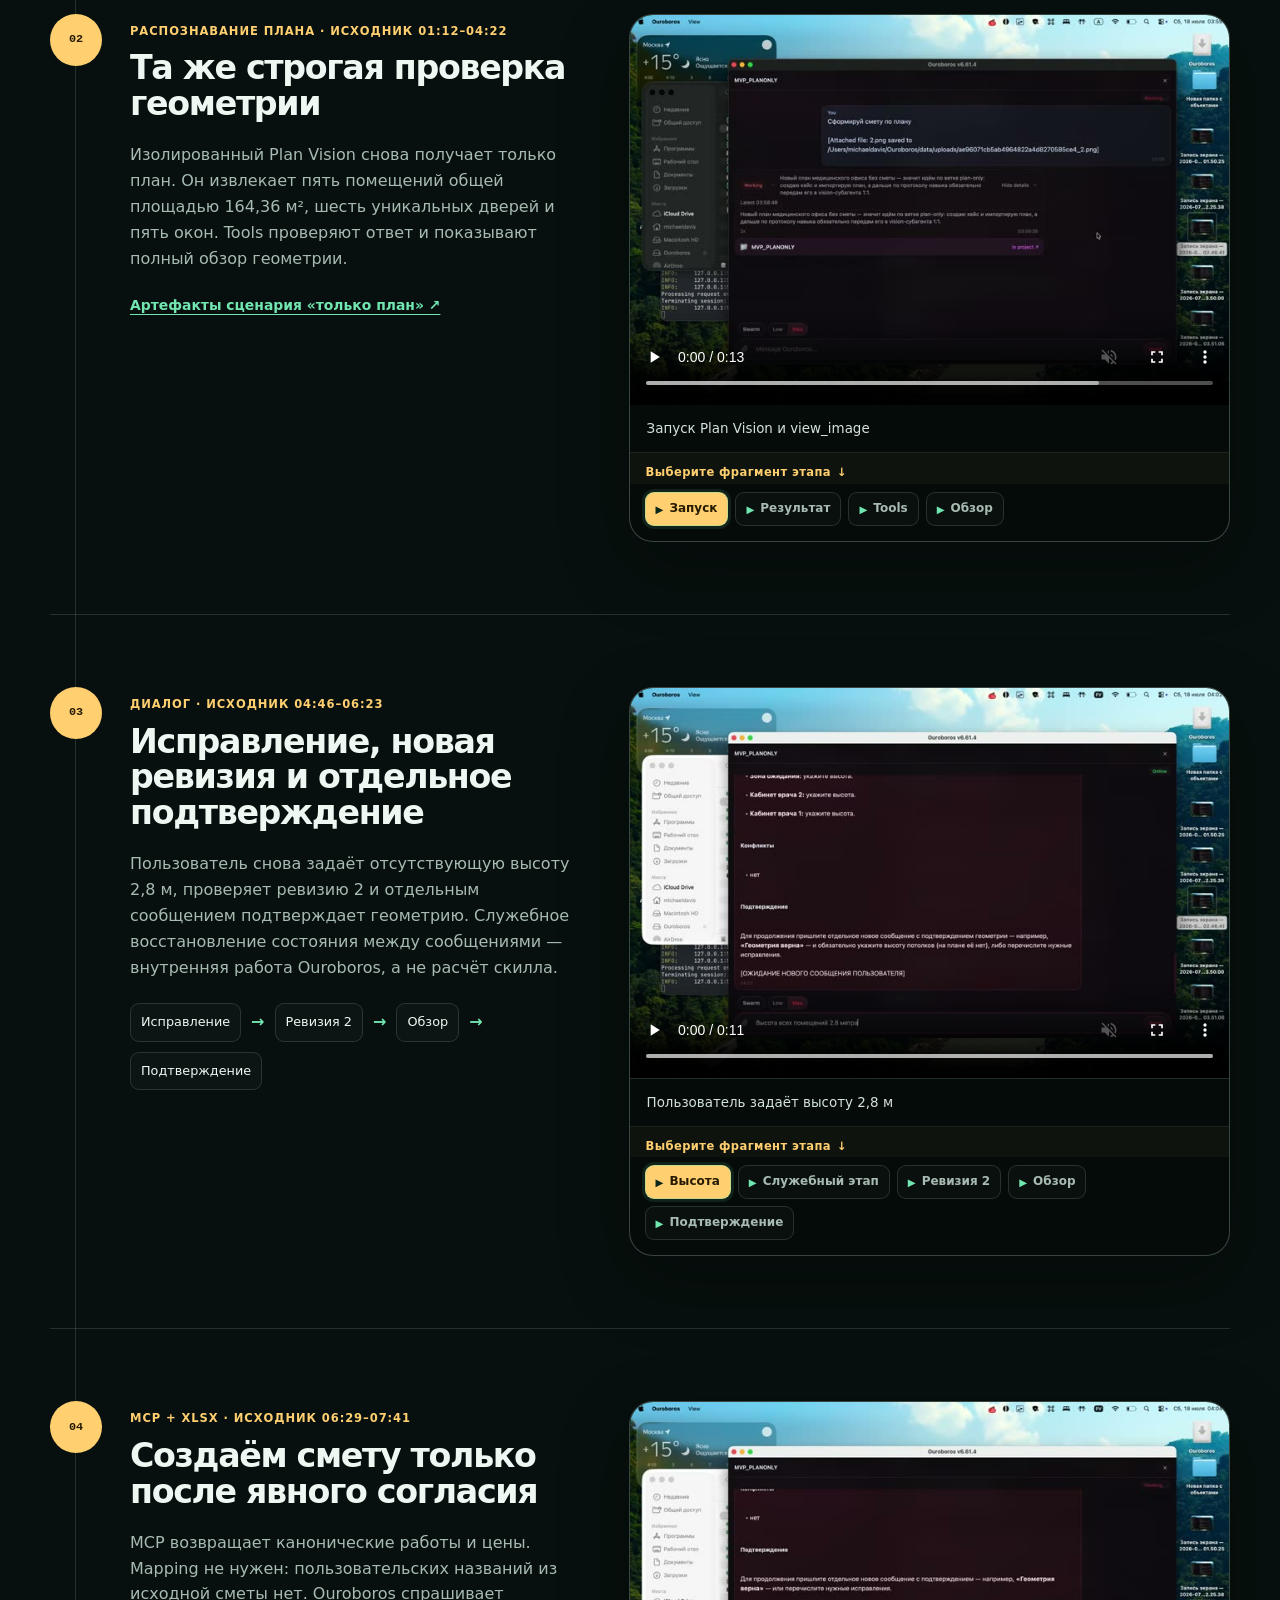
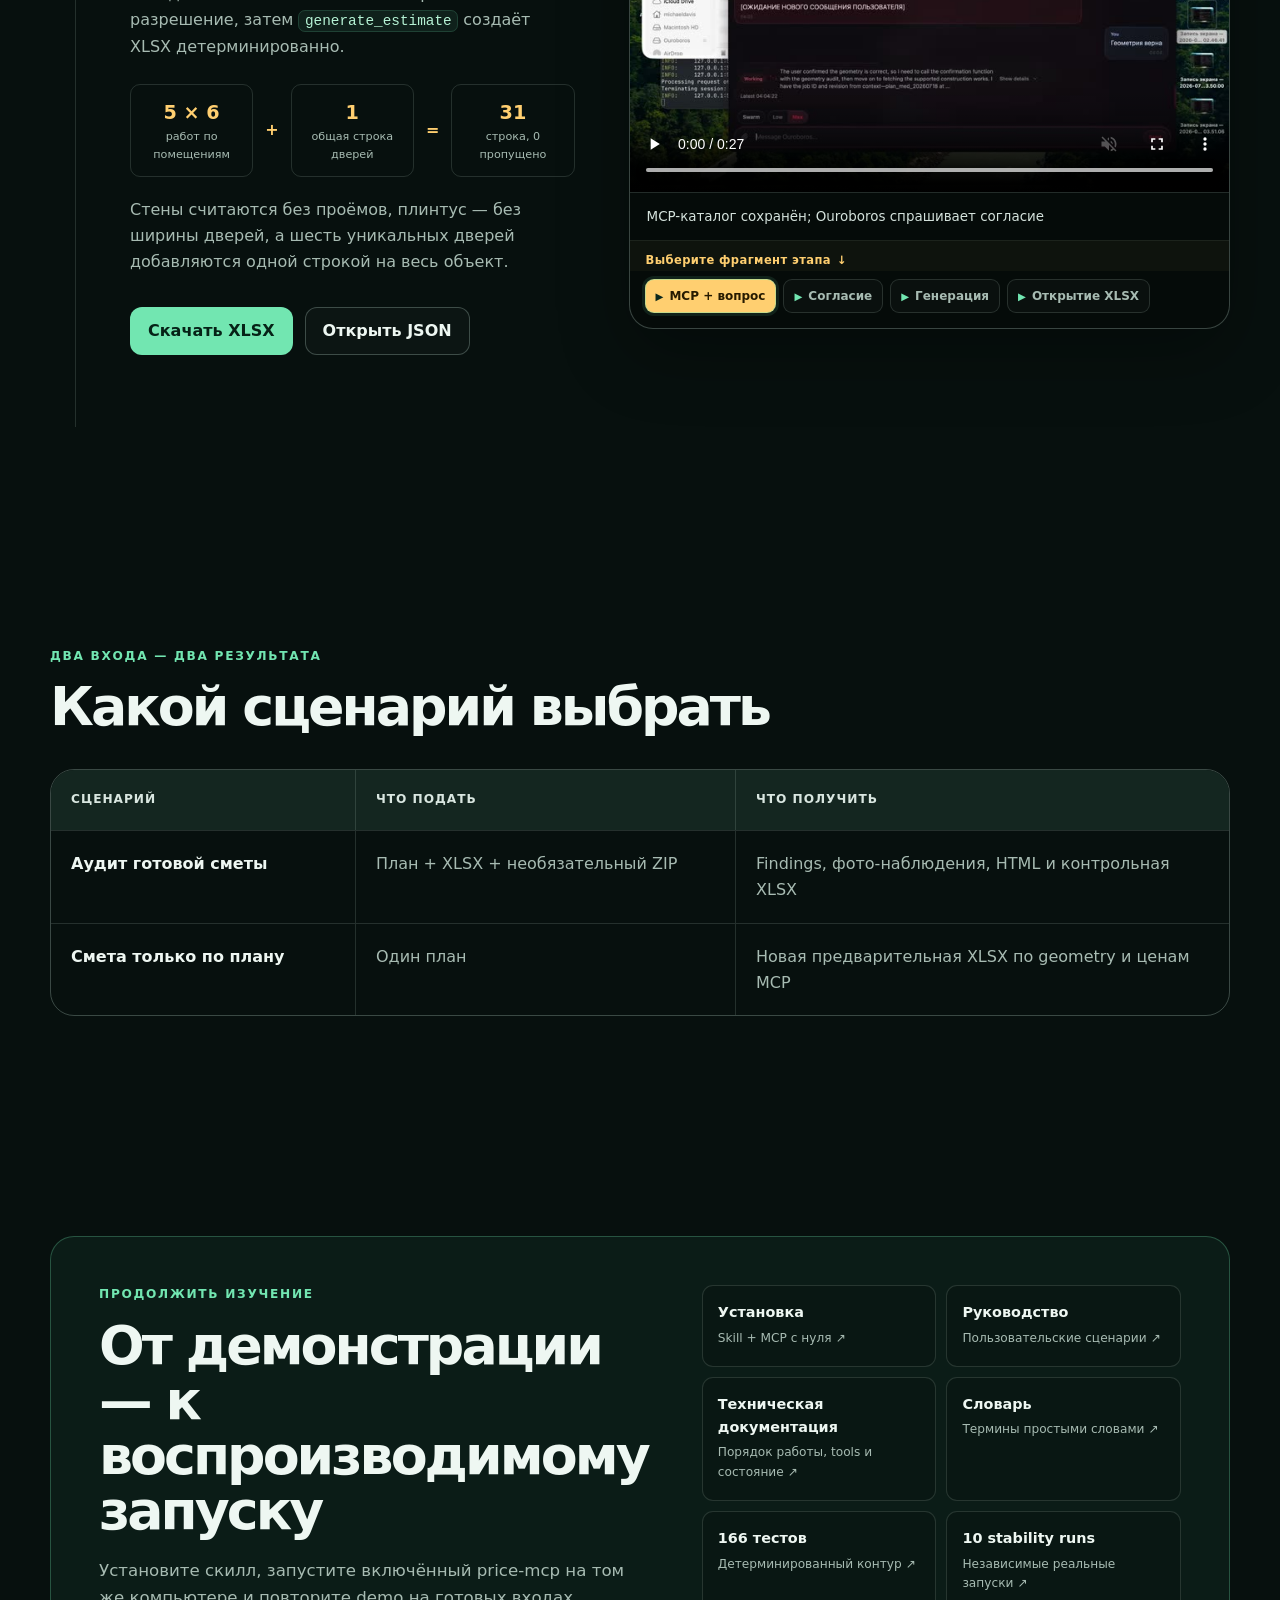
==== commit a1633ac2: "Add privacy-friendly site analytics" ====
--- a/demo/index.html
+++ b/demo/index.html
@@ -11,6 +11,8 @@
   <title>Construction Audit MVP — интерактивная демонстрация</title>
   <link rel="stylesheet" href="styles.css?v=2">
   <script src="app.js?v=3" defer></script>
+  <script data-goatcounter="https://michaeldavis.goatcounter.com/count"
+          async src="//gc.zgo.at/count.js"></script>
 </head>
 <body>
   <a class="skip-link" href="#content">Перейти к содержанию</a>
@@ -684,7 +686,11 @@
   </main>
 
   <footer class="site-footer section-shell">
-    <p>Construction Audit MVP · MIT License · Предварительный результат требует проверки специалистом.</p>
+    <p>
+      Construction Audit MVP · MIT License · Предварительный результат требует проверки специалистом.<br>
+      Сайт использует GoatCounter для агрегированной статистики посещений без cookies.
+      <a href="https://www.goatcounter.com/help/privacy">О конфиденциальности ↗</a>
+    </p>
     <div>
       <a href="https://github.com/MichaelDavislol/construction_audit_mvp#readme">README</a>
       <a href="https://github.com/MichaelDavislol/construction_audit_mvp">GitHub</a>
